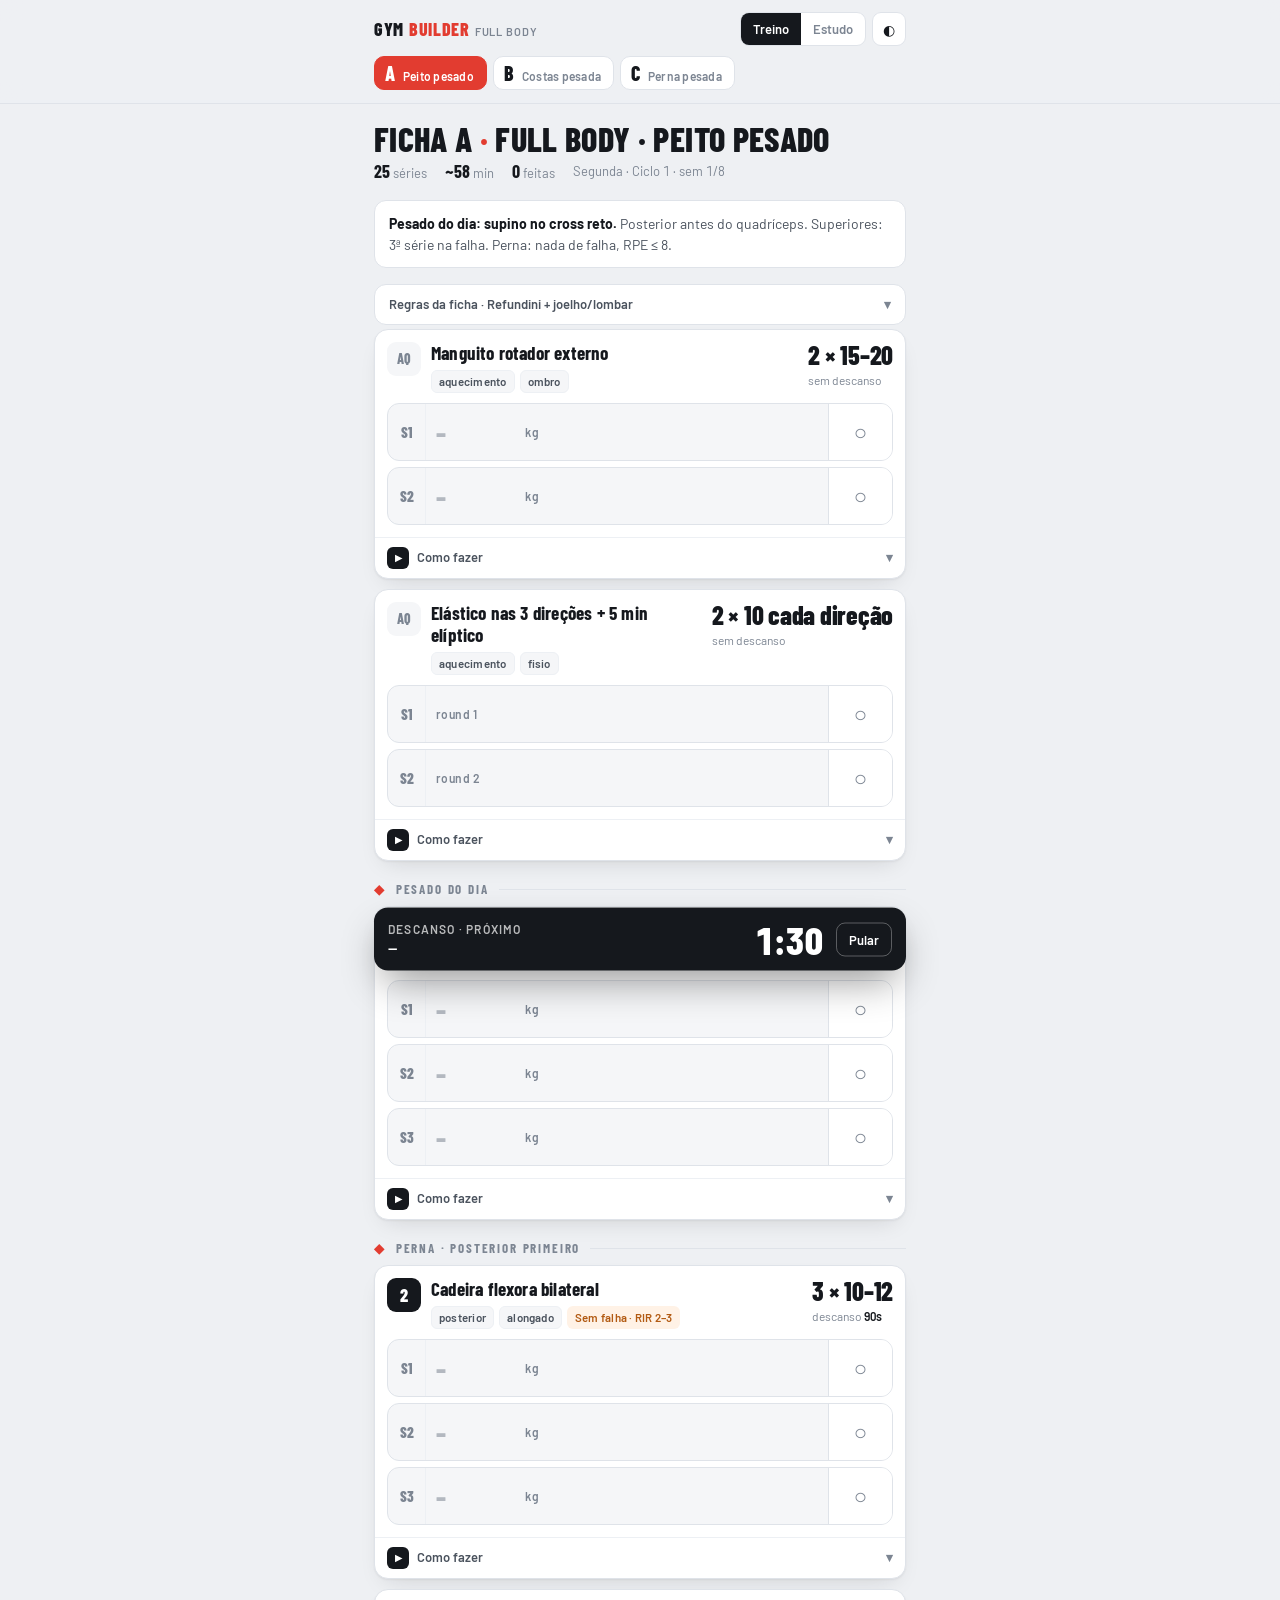
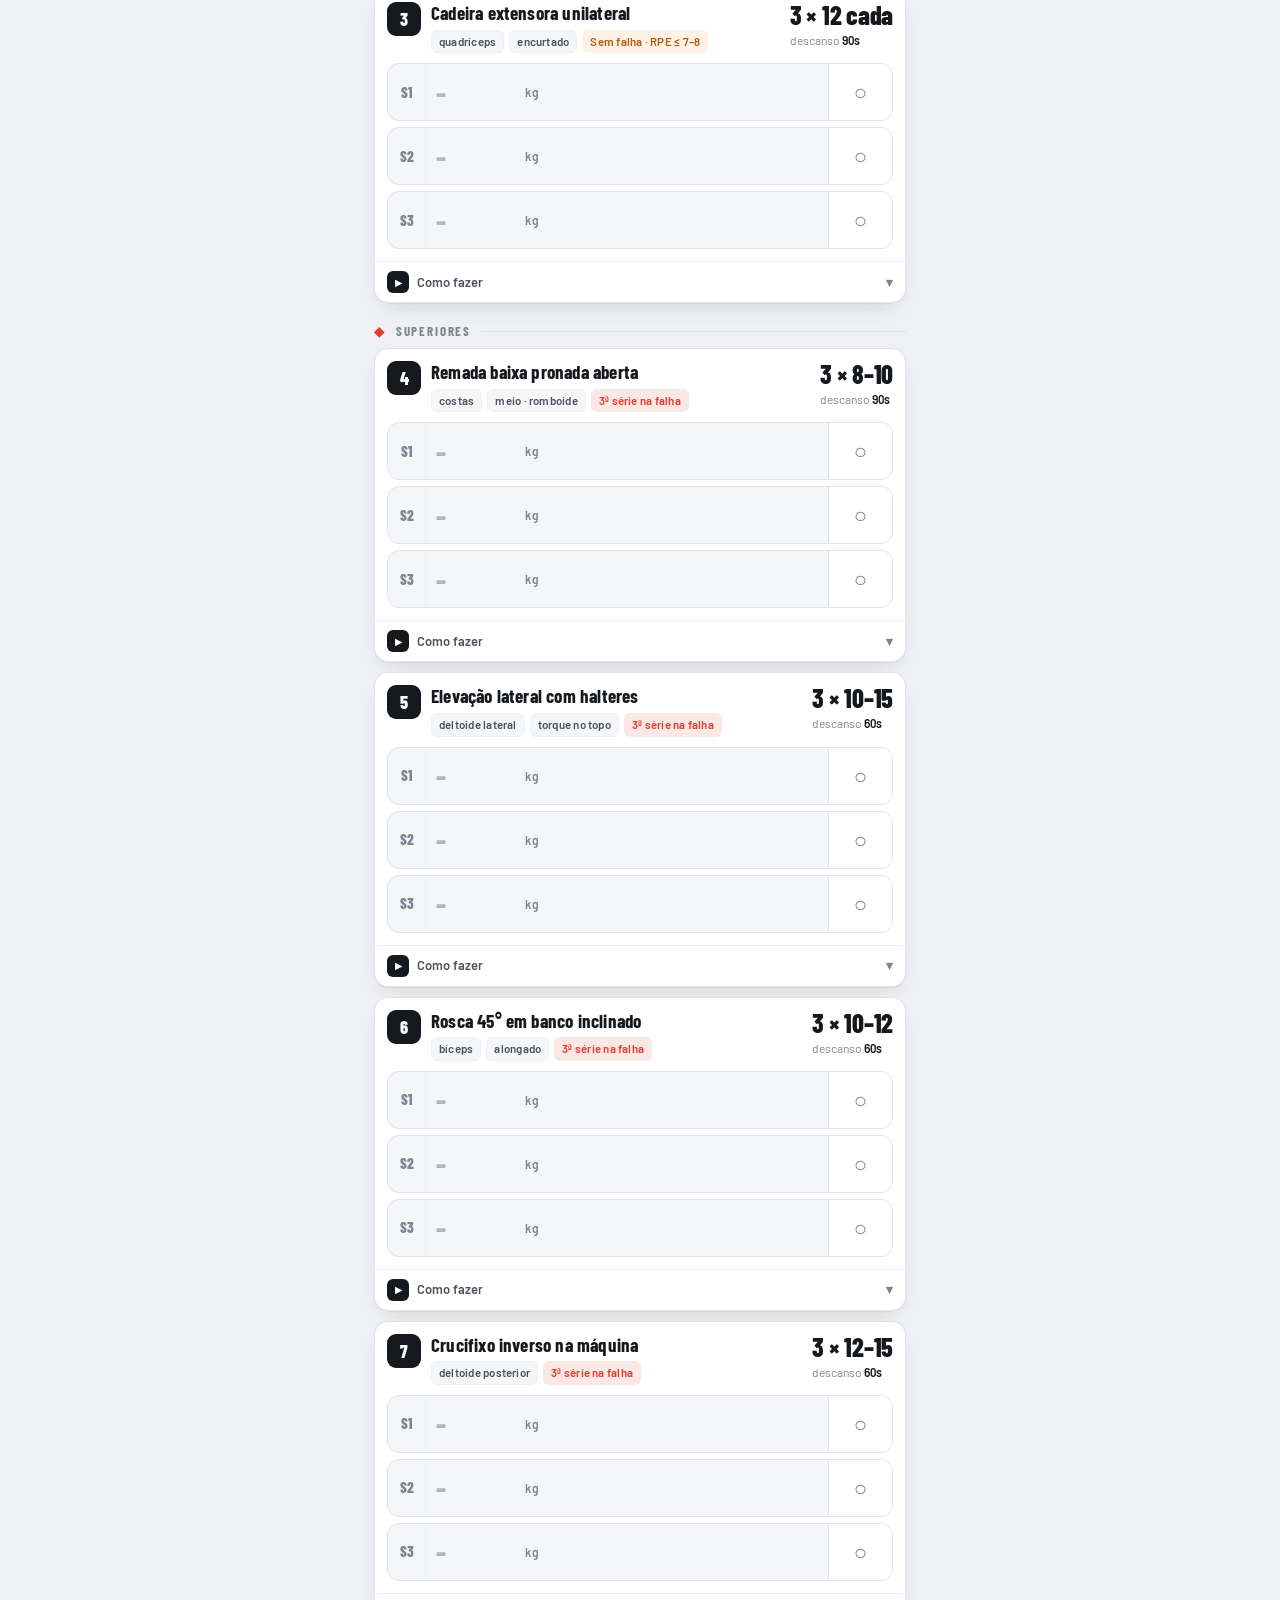
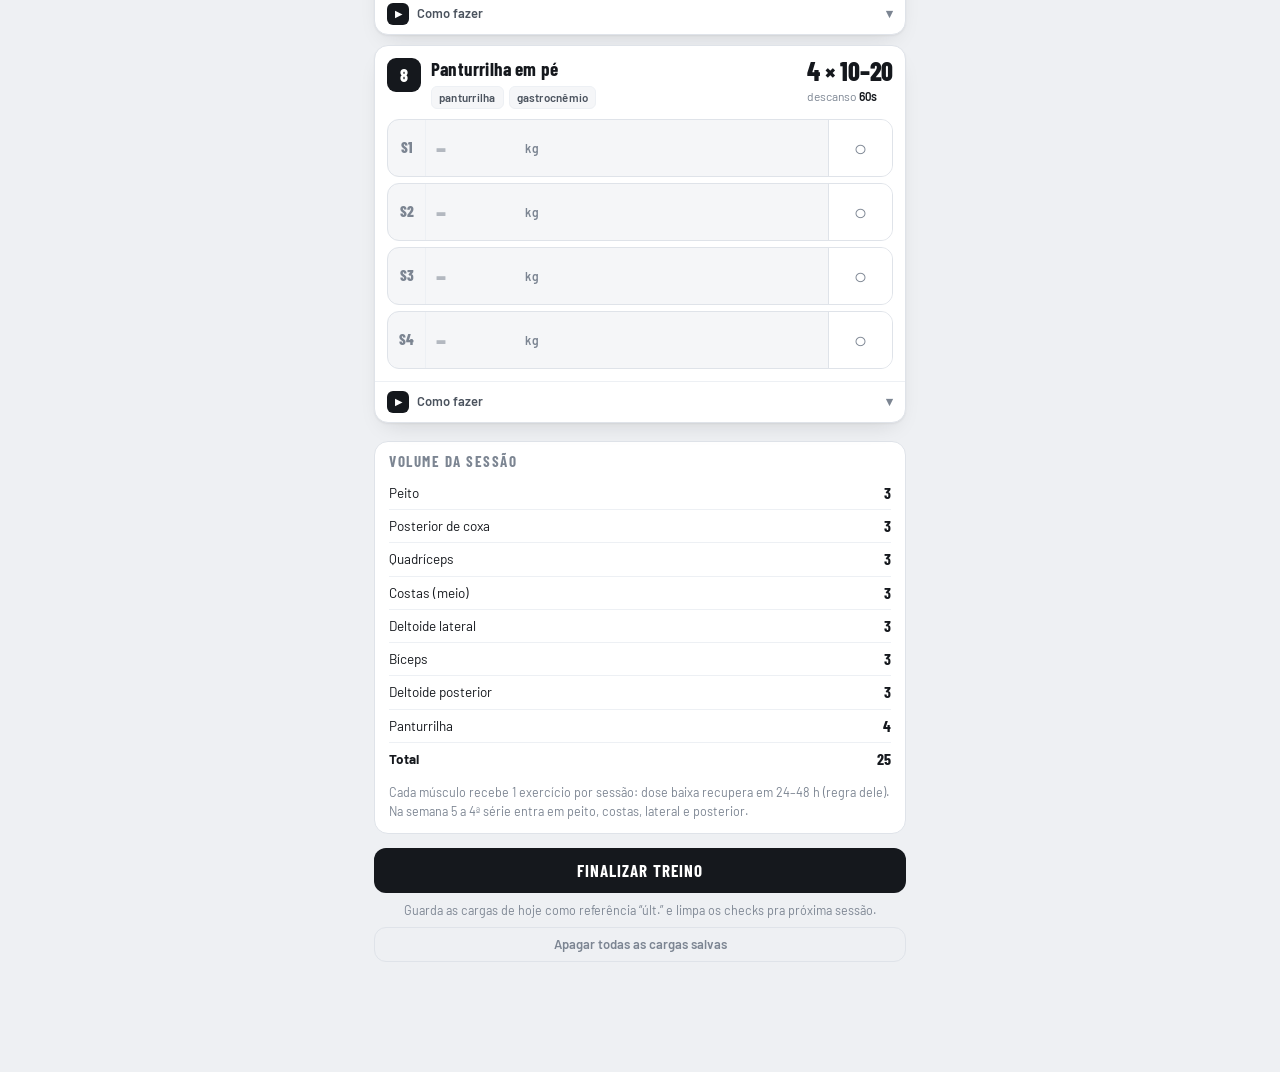
==== fullbody.html @ 319dbb92 "Full Body 3x base Refundini: fullbody.html no formato v2 + docs/refundini (método, ficha, notas) - f" ====
<!DOCTYPE html>
<html lang="pt-BR">
<head>
<meta charset="utf-8">
<meta name="viewport" content="width=device-width, initial-scale=1, viewport-fit=cover">
<meta name="theme-color" content="#E23C30">
<title>Gym Builder — Full Body 3x</title>
<link rel="preconnect" href="https://fonts.googleapis.com">
<link rel="stylesheet" href="https://fonts.googleapis.com/css2?family=Barlow+Condensed:wght@600;700;800&family=Barlow:wght@400;500;600;700&display=swap">
<style>
:root{
  --accent:#E23C30; --accent-soft:#FBE7E4;
  --ok:#1F9D6B; --ok-soft:#DFF3EA;
  --warn:#B25A12; --warn-soft:#FFF2E6;
  --bg:#EEF0F3; --surface:#FFFFFF; --surface-2:#F5F6F8; --line:#DFE3E9; --line-2:#EDF0F4;
  --ink:#15181D; --ink-2:#4B535E; --mute:#7C8592;
  --rail:#15181D; --rail-ink:#fff;
  --shadow:0 1px 2px rgba(21,24,29,.05),0 10px 24px -12px rgba(21,24,29,.18);
  --media:#1B1F26;
  --display:'Barlow Condensed','Arial Narrow',Impact,sans-serif;
  --body:'Barlow','Helvetica Neue',Arial,sans-serif;
}
@media (prefers-color-scheme:dark){
  :root:not([data-theme="light"]){
    --accent:#F0483B; --accent-soft:#3A1C19;
    --ok:#3BC48A; --ok-soft:#173026;
    --warn:#F0AD5E; --warn-soft:#2C2013;
    --bg:#0E1013; --surface:#171A1F; --surface-2:#1E2228; --line:#2A2F37; --line-2:#22262D;
    --ink:#EDEFF3; --ink-2:#B6BCC6; --mute:#7F8794;
    --rail:#EDEFF3; --rail-ink:#0E1013;
    --shadow:0 1px 2px rgba(0,0,0,.4),0 12px 28px -12px rgba(0,0,0,.6);
    --media:#0A0C0F;
  }
}
:root[data-theme="dark"]{
  --accent:#F0483B; --accent-soft:#3A1C19;
  --ok:#3BC48A; --ok-soft:#173026;
  --warn:#F0AD5E; --warn-soft:#2C2013;
  --bg:#0E1013; --surface:#171A1F; --surface-2:#1E2228; --line:#2A2F37; --line-2:#22262D;
  --ink:#EDEFF3; --ink-2:#B6BCC6; --mute:#7F8794;
  --rail:#EDEFF3; --rail-ink:#0E1013;
  --shadow:0 1px 2px rgba(0,0,0,.4),0 12px 28px -12px rgba(0,0,0,.6);
  --media:#0A0C0F;
}
*{box-sizing:border-box;-webkit-tap-highlight-color:transparent}
body{margin:0;background:var(--bg);color:var(--ink);font:15px/1.5 var(--body);-webkit-font-smoothing:antialiased;padding-bottom:110px}
button{font-family:inherit;cursor:pointer}
button:focus-visible,input:focus-visible,[tabindex]:focus-visible{outline:2px solid var(--accent);outline-offset:2px}
.wrap{max-width:560px;margin:0 auto;padding:0 14px}

/* header */
header{position:sticky;top:0;z-index:30;background:color-mix(in srgb,var(--bg) 88%,transparent);backdrop-filter:blur(12px) saturate(1.3);border-bottom:1px solid var(--line)}
.top{display:flex;align-items:center;justify-content:space-between;padding:12px 0 8px}
.brand{font:800 18px/1 var(--display);letter-spacing:.04em;text-transform:uppercase}
.brand em{font-style:normal;color:var(--accent)}
.tools{display:flex;gap:6px}
.iconbtn{width:34px;height:34px;border-radius:9px;border:1px solid var(--line);background:var(--surface);color:var(--ink);display:grid;place-items:center;font-size:14px}
.seg{display:inline-flex;border:1px solid var(--line);border-radius:9px;overflow:hidden;background:var(--surface)}
.seg button{border:0;background:transparent;color:var(--mute);padding:0 12px;height:32px;font-weight:600;font-size:13px}
.seg button[aria-pressed="true"]{background:var(--rail);color:var(--rail-ink)}
.tabs{display:flex;gap:6px;overflow-x:auto;scrollbar-width:none;padding:2px 0 10px}
.tabs::-webkit-scrollbar{display:none}
.tab{flex:0 0 auto;border:1px solid var(--line);background:var(--surface);color:var(--mute);border-radius:10px;padding:6px 12px 6px 10px;display:flex;align-items:baseline;gap:8px}
.tab b{font:800 20px/1 var(--display);color:var(--ink)}
.tab small{font-size:12px;font-weight:600;letter-spacing:.02em}
.tab[aria-selected="true"]{background:var(--accent);border-color:var(--accent);color:#fff}
.tab[aria-selected="true"] b{color:#fff}
.progress{height:3px;background:var(--line-2)}
.progress i{display:block;height:100%;background:var(--ok);width:0;transition:width .3s}

/* ficha head */
.fhead{padding:18px 0 4px;display:grid;gap:6px}
.fhead h1{margin:0;font:800 34px/1 var(--display);text-transform:uppercase;letter-spacing:.01em;text-wrap:balance}
.fhead h1 span{color:var(--accent)}
.stats{display:flex;flex-wrap:wrap;gap:6px 18px;color:var(--mute);font-size:13px;font-variant-numeric:tabular-nums}
.stats b{color:var(--ink);font:700 18px/1 var(--display);margin-right:3px}
.brief{background:var(--surface);border:1px solid var(--line);border-radius:12px;padding:12px 14px;font-size:14px;color:var(--ink-2);margin-top:10px}
.brief strong{color:var(--ink)}
.brief.warn{border-color:var(--warn);background:var(--warn-soft);color:var(--ink)}
.brief.warn strong{color:var(--warn)}

/* blocks */
.block{margin:22px 0 10px;display:flex;align-items:center;gap:10px;font:700 13px/1 var(--display);letter-spacing:.14em;text-transform:uppercase;color:var(--mute)}
.block:after{content:"";flex:1;height:1px;background:var(--line)}
.block b{color:var(--accent)}

/* exercise card */
.ex{background:var(--surface);border:1px solid var(--line);border-radius:14px;box-shadow:var(--shadow);margin-bottom:10px;overflow:hidden;position:relative}
.ex.done{border-color:var(--ok)}
.ex.done .exhead{background:var(--ok-soft)}
.exhead{display:grid;grid-template-columns:34px minmax(0,1fr) auto;gap:10px;align-items:start;padding:12px 12px 10px}
.rail{width:34px;height:34px;border-radius:9px;background:var(--rail);color:var(--rail-ink);display:grid;place-items:center;font:800 18px/1 var(--display)}
.rail.warm{background:var(--surface-2);color:var(--mute);font-size:14px}
.title{min-width:0}
.title h2{margin:0;font:700 19px/1.15 var(--display);letter-spacing:.01em}
.title .sub{display:flex;flex-wrap:wrap;gap:5px;margin-top:6px}
.chip{font-size:11.5px;font-weight:600;letter-spacing:.02em;padding:2px 7px;border-radius:6px;background:var(--surface-2);color:var(--ink-2);border:1px solid var(--line-2)}
.chip.tech{background:var(--accent-soft);color:var(--accent);border-color:transparent}
.chip.care{background:var(--warn-soft);color:var(--warn);border-color:transparent}
.rx{text-align:right;font-variant-numeric:tabular-nums;white-space:nowrap;max-width:40%}
.rx b{display:block;font:800 26px/1 var(--display);letter-spacing:-.01em}
.rx small{display:block;color:var(--mute);font-size:12px;margin-top:3px}
.rx small span{color:var(--ink);font-weight:600}

/* superset rows */
.row{display:grid;grid-template-columns:22px 1fr;gap:8px;align-items:start;padding:10px 12px;border-top:1px solid var(--line-2)}
.row .l{font:800 14px/22px var(--display);color:var(--accent);text-align:center}
.row .n{font-weight:600;font-size:14.5px;line-height:1.3}
.row .n small{display:block;color:var(--mute);font-weight:500;font-size:12.5px;margin-top:1px}

/* set logger */
.sets{display:grid;gap:6px;padding:0 12px 12px}
.row + .sets{padding-top:0}
.set{display:grid;grid-template-columns:38px minmax(0,1fr) 64px;align-items:stretch;border:1px solid var(--line);border-radius:12px;background:var(--surface-2);height:58px;overflow:hidden}
.set .s{display:grid;place-items:center;font:800 15px/1 var(--display);color:var(--mute);border-right:1px solid var(--line-2)}
.set .kg{display:flex;align-items:center;gap:6px;padding:0 6px 0 10px;min-width:0}
.set .kg input{border:0;background:transparent;width:3.2em;flex:0 0 auto;min-width:0;font:800 26px/1 var(--display);color:var(--ink);padding:0;font-variant-numeric:tabular-nums}
.set .kg input::placeholder{color:var(--mute);opacity:.55}
.set .kg .u{font-size:12px;font-weight:600;color:var(--mute);letter-spacing:.04em}
.set .kg .last{margin-left:auto;font-size:11.5px;color:var(--mute);white-space:nowrap;font-variant-numeric:tabular-nums}
.set .chk{border:0;border-left:1px solid var(--line);background:var(--surface);color:var(--mute);font-size:22px;display:grid;place-items:center;cursor:pointer;transition:background .15s,color .15s}
.set .chk:active{transform:scale(.96)}
.set.on{border-color:var(--ok);background:var(--ok-soft)}
.set.on .s{color:var(--ok)}
.set.on .kg input{color:var(--ok)}
.set.on .chk{background:var(--ok);color:#fff;border-left-color:var(--ok)}

/* how-to */
.how{border-top:1px solid var(--line-2)}
.how > summary{list-style:none;display:flex;align-items:center;gap:8px;padding:9px 12px;font-size:13px;font-weight:600;color:var(--ink-2);cursor:pointer;user-select:none}
.how > summary::-webkit-details-marker{display:none}
.how > summary .pl{width:22px;height:22px;border-radius:6px;background:var(--rail);color:var(--rail-ink);display:grid;place-items:center;font-size:9px}
.how > summary .chev{margin-left:auto;color:var(--mute);transition:transform .2s}
.how[open] > summary .chev{transform:rotate(180deg)}
.howbody{padding:0 12px 12px;display:grid;gap:10px}
.media{aspect-ratio:16/9;border-radius:10px;background:var(--media);position:relative;overflow:hidden;display:grid;place-items:center;color:#fff;cursor:pointer}
.media img,.media iframe{position:absolute;inset:0;width:100%;height:100%;object-fit:cover;border:0}
.media img{opacity:.85}
.media .tag{position:absolute;left:10px;top:9px;font:700 11px/1 var(--display);letter-spacing:.1em;text-transform:uppercase;background:rgba(0,0,0,.45);padding:5px 8px;border-radius:5px;backdrop-filter:blur(4px)}
.media .play{width:48px;height:48px;border-radius:50%;background:var(--accent);display:grid;place-items:center;position:relative;box-shadow:0 6px 18px rgba(226,60,48,.45)}
.media .play:after{content:"";border-left:14px solid #fff;border-top:9px solid transparent;border-bottom:9px solid transparent;margin-left:4px}
.media .name{position:absolute;bottom:9px;left:10px;right:10px;font:700 13px/1.2 var(--display);letter-spacing:.02em;text-shadow:0 1px 6px rgba(0,0,0,.8)}
.cues{margin:0;padding:0;list-style:none;display:grid;gap:5px}
.cues li{display:grid;grid-template-columns:18px 1fr;gap:6px;font-size:14px;color:var(--ink-2)}
.cues li:before{content:"→";color:var(--accent);font-weight:700}
.why{font-size:13px;color:var(--mute);border-left:2px solid var(--line);padding-left:10px;margin:0}
.techbox{background:var(--accent-soft);color:var(--ink);border-radius:8px;padding:8px 10px;font-size:13.5px}
.techbox b{color:var(--accent)}
.carebox{background:var(--warn-soft);color:var(--ink);border-radius:8px;padding:8px 10px;font-size:13.5px}
.carebox b{color:var(--warn)}
body.study .how > summary .chev{display:none}

/* summary + finish */
.sum{background:var(--surface);border:1px solid var(--line);border-radius:14px;padding:12px 14px;margin-top:18px}
.sum h3{margin:0 0 8px;font:700 15px/1 var(--display);letter-spacing:.1em;text-transform:uppercase;color:var(--mute)}
.sum table{width:100%;border-collapse:collapse;font-size:13.5px;font-variant-numeric:tabular-nums}
.sum td{padding:6px 0;border-top:1px solid var(--line-2)}
.sum td:last-child{text-align:right;font:700 16px/1 var(--display)}
.sum tr:first-child td{border-top:0}
.sum .note{font-size:12.5px;color:var(--mute);margin:8px 0 0}
.finish{margin:14px 0 0;display:grid;gap:8px}
.finish button{border:0;border-radius:12px;padding:14px;font:700 17px/1 var(--display);letter-spacing:.06em;text-transform:uppercase;background:var(--rail);color:var(--rail-ink)}
.finish p{margin:0;text-align:center;font-size:12.5px;color:var(--mute)}
.finish .clear{background:transparent;border:1px solid var(--line);color:var(--mute);font:600 13px/1 var(--body);text-transform:none;letter-spacing:0;padding:10px}

/* rest timer */
.rest{position:fixed;left:0;right:0;bottom:0;z-index:40;transform:translateY(110%);transition:transform .25s;padding:0 14px}
.rest.show{transform:none}
.rest .in{max-width:532px;margin:0 auto 12px;padding:12px 14px;background:var(--rail);color:var(--rail-ink);border-radius:14px;display:grid;grid-template-columns:minmax(0,1fr) auto auto;align-items:center;gap:12px;box-shadow:0 18px 40px -10px rgba(0,0,0,.45)}
.rest .lbl{font-size:12px;letter-spacing:.1em;text-transform:uppercase;opacity:.7;font-weight:600}
.rest .next{font-weight:600;font-size:14px;white-space:nowrap;overflow:hidden;text-overflow:ellipsis}
.rest .t{font:800 38px/1 var(--display);font-variant-numeric:tabular-nums;letter-spacing:-.01em}
.rest button{border:1px solid color-mix(in srgb,var(--rail-ink) 30%,transparent);background:transparent;color:var(--rail-ink);border-radius:9px;padding:8px 12px;font-weight:600;font-size:13px}
@media (prefers-reduced-motion:reduce){*{transition:none!important}}

/* rules card (full body) */
.rules{background:var(--surface);border:1px solid var(--line);border-radius:12px;margin-top:10px;overflow:hidden}
.rules > summary{list-style:none;display:flex;align-items:center;gap:8px;padding:10px 14px;font-size:13px;font-weight:600;color:var(--ink-2);cursor:pointer;user-select:none}
.rules > summary::-webkit-details-marker{display:none}
.rules > summary .chev{margin-left:auto;color:var(--mute);transition:transform .2s}
.rules[open] > summary .chev{transform:rotate(180deg)}
.rules table{width:100%;border-collapse:collapse;font-size:13px}
.rules td{padding:7px 14px;border-top:1px solid var(--line-2);vertical-align:top;color:var(--ink-2)}
.rules td:first-child{font-weight:700;color:var(--ink);white-space:nowrap;width:1%}
.rules td b{color:var(--ink)}
.rules .foot{padding:10px 14px;font-size:12.5px;color:var(--mute);border-top:1px solid var(--line-2)}
.rules .foot a{color:var(--accent)}
</style>
</head>
<body>
<header>
  <div class="wrap">
    <div class="top">
      <div class="brand">Gym <em>Builder</em> <small style="font:600 11px/1 var(--body);letter-spacing:.08em;color:var(--mute)">FULL BODY</small></div>
      <div class="tools">
        <div class="seg" role="group" aria-label="Modo">
          <button id="mTreino" aria-pressed="true">Treino</button>
          <button id="mEstudo" aria-pressed="false">Estudo</button>
        </div>
        <button class="iconbtn" id="theme" title="Tema">◐</button>
      </div>
    </div>
    <div class="tabs" role="tablist" id="tabs"></div>
  </div>
  <div class="progress"><i id="bar"></i></div>
</header>

<main class="wrap" id="main"></main>

<div class="rest" id="rest">
  <div class="in">
    <div><div class="lbl">Descanso · próximo</div><div class="next" id="restNext">—</div></div>
    <div class="t" id="restT">1:30</div>
    <button id="restSkip">Pular</button>
  </div>
</div>

<script>
/* ---------- dados das fichas ---------- */
/* Full Body 3x/semana · base Laércio Refundini · ver docs/refundini/ */
const YT = {
  manguito:"EcWRUlH63eg", elastico:"A5G5ddF9gCg",
  // vídeos do Refundini (start = segundo em que ele fala do exercício)
  peito:"QAEr4jvDFD4", puxar:"Fj5tD6qgNDo", ombro:"Xq7SgSwiYeI", melhores:"yLTyV6NGrrU", bicepsLargo:"zRBWM0MsViA",
  posterior:"9DK3AyZWllg", agacho:"vPCsDfkMa3o", gluteo:"DfoqpAwabWY",
  extensoraLR:"I_uBK4DDflU", legpressLR:"adPY6cd4h58", panturrilhaLR:"emujvqD_Pq8", lateralCaboLR:"wGsKrK0bhps", marteloCordaLR:"S0FvPUzOceY", francesLR:"zjbKswHOH_I",
  // demos curtas (exercícios que ele não cobre)
  remadaPronada:"pfgEEiouvAs", flexoraPe:"T--10UN1jKs", mesaFlexora:"dMYsB4Eb2BY", pranchaLat:"2NjO5KrlVEM", canivete:"yFKPFCnpFJs"
};

const AQ_MANGUITO = {warm:true, name:"Manguito rotador externo", tags:["aquecimento","ombro"], sets:2, reps:"15–20", rest:0, yt:YT.manguito,
  cues:["Cotovelo a 90° colado ao corpo, halter leve ou elástico","Só acordar o manguito: longe da fadiga","Sem descanso entre lados"],
  why:"Refundini: aquecer o manguito sem fatigar, senão o deltoide anterior rouba o trabalho do peito."};
const AQ_ELASTICO = {warm:true, name:"Elástico nas 3 direções + 5 min elíptico", tags:["aquecimento","fisio"], sets:2, reps:"10 cada direção", rest:0, yt:YT.elastico, u:"round",
  cues:["Antes: 5 min de elíptico com braços","Elástico no tornozelo: lado (glúteo médio) → frente → trás","Depois, no 1º exercício: 30% da carga × 15 e 50% × 10, longe da falha"],
  why:"Elástico é do fisio e mantém o joelho seguro. As séries a 30% e 50% são o aquecimento específico que ele prescreve."};

const RULES = `<details class="rules" id="rules">
  <summary>Regras da ficha · Refundini + joelho/lombar<span class="chev">▾</span></summary>
  <table>
    <tr><td>Superiores</td><td>Séries 1 e 2 param a 1–2 reps da falha. <b>Só a 3ª série vai até a falha</b>, com técnica limpa. Nunca falha em todas.</td></tr>
    <tr><td>Perna</td><td><b>Nenhuma série na falha</b> (RIR 2–3, RPE ≤ 8). Agachamento e leg press só até o paralelo. Desconforto no joelho → encerra a série e reduz.</td></tr>
    <tr><td>Reps</td><td>Faixa é guia, não meta. Pesado 6–10 · isoladores 10–15 · panturrilha 10–20. Fechou o topo nas 3 séries → sobe carga na próxima.</td></tr>
    <tr><td>Descanso</td><td>Pesado 2–3 min · intermediário 1m30 · isolador 1 min. FC ainda alta? Espera mais.</td></tr>
    <tr><td>Cadência</td><td>1:1 controlada, “conduza o peso”. Nunca deixa o peso encaixar: não fecha até relaxar, não desce a lateral até a coxa, não trava o cotovelo.</td></tr>
    <tr><td>Ordem</td><td>Pesado do dia primeiro. Posterior de coxa antes do quadríceps. Isoladores no fim.</td></tr>
    <tr><td>Ciclo</td><td>Sem 1–2: RIR 2 em tudo. Sem 3–4: falha na 3ª (superiores). Sem 5–7: +1 série em peito, costas, lateral e posterior. Sem 8: regenerativa (2 séries, −10% carga).</td></tr>
  </table>
  <div class="foot">Volume semanal inicial: 9 séries em peito, costas, deltoide lateral, quadríceps e posterior · 6 em bíceps e tríceps · 8 panturrilha. Método e fontes: <a href="https://github.com/leoborja/gym-fichas/blob/main/docs/refundini/METODO.md">METODO.md</a> · <a href="https://github.com/leoborja/gym-fichas/blob/main/docs/refundini/FICHA-FULLBODY-3x.md">FICHA-FULLBODY-3x.md</a> · <a href="index.html">fichas A–E</a></div>
</details>`;

const FICHAS = {
  a:{tab:"Peito pesado", title:"Full Body · peito pesado", sub:"Segunda", sets:25, min:58, cycle:"Ciclo 1 · sem 1/8",
    brief:"<strong>Pesado do dia: supino no cross reto.</strong> Posterior antes do quadríceps. Superiores: 3ª série na falha. Perna: nada de falha, RPE ≤ 8.",
    items:[
      AQ_MANGUITO, AQ_ELASTICO,
      {block:"Pesado do dia"},
      {n:1, name:"Supino sentado no cross · reto", tags:["peito","médio"], tech:"3ª série na falha", sets:3, reps:"6–10", rest:150, yt:YT.peito, start:108,
       cues:["Escápulas fechadas, coluna apoiada no banco","Cabos na altura do peito, empurrar à frente sem travar o cotovelo","Descer até o ombro “avisar”, nunca além","Séries 1–2 a 1–2 reps da falha; a 3ª até a falha"],
       why:"Refundini abre o treino de peito com press pesado em máquina (6–10 reps) por segurança e carga. Aqui o cross sentado faz esse papel: resistência constante e lombar protegida, o que barra e máquina não te dão."},
      {block:"Perna · posterior primeiro"},
      {n:2, name:"Cadeira flexora bilateral", tags:["posterior","alongado"], care:"Sem falha · RIR 2–3", sets:3, reps:"10–12", rest:90, yt:YT.posterior, start:115,
       cues:["Ponta do pé puxada pra cima","Alongar bem no topo, controlar a volta em 1:1","Parar a 2–3 reps da falha"],
       why:"Pra ele a cadeira flexora ganha da mesa flexora em hipertrofia porque trabalha o posterior alongado. Posterior vem antes do quadríceps e com o mesmo volume."},
      {n:3, name:"Cadeira extensora unilateral", tags:["quadríceps","encurtado"], care:"Sem falha · RPE ≤ 7–8", sets:3, reps:"12 cada", rest:90, yt:YT.extensoraLR,
       cues:["Subir 2s, segurar 1s no topo, descer 2s","Não travar o joelho na extensão","Uma perna por vez: corrige assimetria e controla a carga"],
       why:"Do fisio. Refundini não condena a extensora; entra como o exercício de quadríceps em posição encurtada da semana."},
      {block:"Superiores"},
      {n:4, name:"Remada baixa pronada aberta", tags:["costas","meio · romboide"], tech:"3ª série na falha", sets:3, reps:"8–10", rest:90, yt:YT.remadaPronada,
       cues:["Pegada pronada e aberta na polia baixa","Peito pra fora, cotovelo pra trás, apertar a escápula 1s","Sem usar a lombar. Se houver remada máquina com apoio de peito, pode trocar"],
       why:"É o exercício de “profundidade” das costas que ele coloca no treino de puxar: meio das costas, senão fica largo sem espessura."},
      {n:5, name:"Elevação lateral com halteres", tags:["deltoide lateral","torque no topo"], tech:"3ª série na falha", sets:3, reps:"10–15", rest:60, yt:YT.ombro, start:127,
       cues:["Subir até a linha do ombro, sem balançar o corpo","Não descer até a coxa: mantém tensão embaixo","Mindinho levemente pra cima"],
       why:"Lateral é a prioridade nº 1 de ombro pra ele, porque não trabalha em peito nem em costas. Halter cobre o torque no topo."},
      {n:6, name:"Rosca 45° em banco inclinado", tags:["bíceps","alongado"], tech:"3ª série na falha", sets:3, reps:"10–12", rest:60, yt:YT.melhores, start:236,
       cues:["Banco a 45°, braço bem pra trás pra alongar","Cotovelo parado, não vem à frente","Se o ombro reclamar, sobe um pouco o banco"],
       why:"A rosca que ele mais elogia: “melhor segundo a ciência”, pelo alongamento. Único estudo que ele cita nesse lote: 45° > Scott."},
      {n:7, name:"Crucifixo inverso na máquina", tags:["deltoide posterior"], tech:"3ª série na falha", sets:3, reps:"12–15", rest:60, yt:YT.ombro, start:71,
       cues:["Apoiar só o abdômen, não o peito","Não arquear as costas, senão o dorsal entra","Abrir até a linha do ombro, controlar a volta"],
       why:"Ele fecha o dia de ombro e o de costas com posterior em máquina: alavanca constante, isola sem o dorsal roubar."},
      {n:8, name:"Panturrilha em pé", tags:["panturrilha","gastrocnêmio"], sets:4, reps:"10–20", rest:60, yt:YT.panturrilhaLR,
       cues:["Alongar bem embaixo, 1s de contração no topo","Controlada, sem quicar","Unilateral quando ficar fácil"],
       why:"Refundini: 4 séries de 10–20 controladas, não precisa de reps altíssimas. Sem máquina sentada aqui, então só gastrocnêmio."}
    ],
    volume:[["Peito",3],["Posterior de coxa",3],["Quadríceps",3],["Costas (meio)",3],["Deltoide lateral",3],["Bíceps",3],["Deltoide posterior",3],["Panturrilha",4],["Total",25]],
    note:"Cada músculo recebe 1 exercício por sessão: dose baixa recupera em 24–48 h (regra dele). Na semana 5 a 4ª série entra em peito, costas, lateral e posterior."},

  b:{tab:"Costas pesada", title:"Full Body · costas pesada", sub:"Quarta", sets:25, min:58, cycle:"Ciclo 1 · sem 1/8",
    brief:"<strong>Pesado do dia: puxada alta.</strong> Agachamento só até o paralelo, RPE ≤ 7. Peito hoje é pico de contração no crucifixo máquina.",
    items:[
      AQ_MANGUITO, AQ_ELASTICO,
      {block:"Pesado do dia"},
      {n:1, name:"Puxada alta pronada", tags:["costas","médio · pesado"], tech:"3ª série na falha", sets:3, reps:"6–10", rest:150, yt:YT.puxar,
       cues:["Cotovelos pra baixo, subir o peito no fim da puxada","Controlar a subida, não soltar","Pegada um pouco mais aberta que o ombro"],
       why:"Ele abre o treino de puxar com puxada alta pesada em 6–10 reps: tensão mecânica no dorsal em comprimento médio."},
      {block:"Perna · quadríceps pesado hoje"},
      {n:2, name:"Agachamento até o paralelo", tags:["quadríceps","glúteo","médio"], care:"Sem falha · RPE ≤ 7 · paralelo", sets:3, reps:"8–12", rest:120, yt:YT.agacho, start:15,
       cues:["Pés na posição natural do salto, joelho apontando pro pé","Barra leve ou goblet com halter; peso na sola inteira","Descer 2s até o paralelo, subir quadril e tronco juntos","Desconforto no joelho → mudar a posição dos pés antes de pôr carga"],
       why:"O único exercício de quadríceps que Refundini detalha. A técnica é dele; o limite no paralelo e o RPE ≤ 7 são do seu joelho."},
      {n:3, name:"Flexora em pé unilateral", tags:["posterior","médio"], care:"Sem falha · RIR 2–3", sets:3, reps:"10–12 cada", rest:90, yt:YT.posterior, start:560,
       cues:["Quadril encaixado, tronco parado","Subir 1s, descer 2s controlando","Se a academia não tiver: cadeira flexora unilateral"],
       why:"Segundo exercício de posterior da semana, em comprimento médio. Ele: posterior é “delicado”, técnica antes de carga."},
      {block:"Superiores"},
      {n:4, name:"Crucifixo na máquina (peck deck)", tags:["peito","encurtado · pico"], tech:"3ª série na falha", sets:3, reps:"10–12", rest:90, yt:YT.peito, start:83,
       cues:["Apertar mão contra mão no fim, 1s","Não relaxar no topo: o peso nunca “encaixa”","Abrir só até onde o ombro permitir"],
       why:"“O melhor exercício de peito” pra ele: alavanca constante, alonga e encurta muito, impossível perder tensão."},
      {n:5, name:"Elevação lateral no cabo baixo · diagonal", tags:["deltoide lateral","torque no início"], tech:"3ª série na falha", sets:3, reps:"12–15", rest:60, yt:YT.lateralCaboLR,
       cues:["Cabo passando por trás do corpo, subir em diagonal","Tensão desde o início do movimento","Não descer até relaxar"],
       why:"Segunda faixa de torque do lateral (início do movimento), que o halter não cobre. Ele monta lateral em 3 exercícios por isso."},
      {n:6, name:"Tríceps francês unilateral", tags:["tríceps","alongado · cabeça longa"], tech:"3ª série na falha", sets:3, reps:"10–12 cada", rest:60, yt:YT.francesLR,
       cues:["Halter ou polia acima da cabeça","Cotovelo apontando pra frente, descer bem atrás da cabeça","Estender sem travar"],
       why:"“Top dos tops” pra ele: o que mais gera hipertrofia no tríceps, pelo alongamento da cabeça longa."},
      {n:7, name:"Panturrilha em pé", tags:["panturrilha","gastrocnêmio"], sets:4, reps:"10–20", rest:60, yt:YT.panturrilhaLR,
       cues:["Alongar bem embaixo, 1s de contração no topo","Controlada, sem quicar"],
       why:"Igual à Ficha A. 8 séries por semana."},
      {n:8, name:"Core · Canivete ou prancha lateral", tags:["core"], sets:3, reps:"15 ou 45s", rest:45, yt:YT.pranchaLat, u:"corpo",
       cues:["Canivete: pernas e tronco sobem juntos, sem impulso","Prancha lateral: quadril alto, corpo em linha, alternar os lados"],
       why:"Não vem do Refundini (ele quase não fala de abdômen). Mantido da sua ficha atual, opcional."}
    ],
    volume:[["Costas",3],["Quadríceps",3],["Posterior de coxa",3],["Peito",3],["Deltoide lateral",3],["Tríceps",3],["Panturrilha",4],["Core",3],["Total",25]],
    note:"Quadríceps vem antes do posterior só hoje, porque é o exercício pesado de perna da semana. Perna não sobe de volume enquanto o joelho estiver em retomada."},

  c:{tab:"Perna pesada", title:"Full Body · perna pesada", sub:"Sexta", sets:27, min:60, cycle:"Ciclo 1 · sem 1/8",
    brief:"<strong>Pesado do dia: perna.</strong> Glúteo e posterior antes do leg press. Peito superior a 30°, remada “do Lalá”, lateral na máquina fecha 9 séries na semana.",
    items:[
      AQ_MANGUITO, AQ_ELASTICO,
      {block:"Pesado do dia · perna"},
      {n:1, name:"Elevação pélvica na máquina (hip thrust)", tags:["glúteo","encurtado"], care:"Sem falha · RIR 2", sets:3, reps:"8–12", rest:120, yt:YT.gluteo, start:39,
       cues:["Empurrar com o calcanhar, contrair o glúteo 2s no topo","Queixo recolhido, costela pra baixo","Não hiperestender a lombar no topo"],
       why:"Um dos 2 exercícios de glúteo que ele endossa (o outro, step-down, carrega o joelho: fica pro ciclo 2 com OK do fisio). Glúteo sem força de extensão final vira dor lombar."},
      {n:2, name:"Mesa flexora", tags:["posterior","encurtado"], care:"Sem falha · RIR 2–3", sets:3, reps:"10–12", rest:90, yt:YT.mesaFlexora,
       cues:["Quadril colado no banco, não levantar","Subir 1s, descer 2s","Se não houver mesa: cadeira flexora bilateral com carga diferente da A"],
       why:"Fecha os 3 comprimentos do posterior na semana (alongado A, médio B, encurtado C). Volume igual ao de quadríceps, regra dele."},
      {n:3, name:"Leg press até o paralelo", tags:["quadríceps","alongado controlado"], care:"Sem falha · RPE ≤ 7 · joelho 90°", sets:3, reps:"10–12", rest:120, yt:YT.legpressLR,
       cues:["Pés na largura do agachamento, apoiados por inteiro","Descer só até o joelho a 90°","Não travar o joelho no topo","Se não houver: extensora bilateral"],
       why:"Terceiro estímulo de quadríceps, com mais alongamento que a extensora e mais estabilidade que o agachamento. Amplitude limitada pelo joelho, não pela regra dele."},
      {block:"Superiores"},
      {n:4, name:"Supino sentado no cross · inclinado 30°", tags:["peito superior","médio"], tech:"3ª série na falha", sets:3, reps:"8–10", rest:120, yt:YT.peito, start:381,
       cues:["Banco a 30°, não 45°","Empurrar pra frente e pra cima, sem travar o cotovelo","Coluna apoiada, escápulas fechadas"],
       why:"Único exercício de peitoral superior que ele prescreve: “30° > 45°”. Aqui no cross pela lombar e pelos 20 kg de halter."},
      {n:5, name:"Remada unilateral na polia baixa · “do Lalá”", tags:["costas","dorsal · encurtado"], tech:"3ª série na falha", sets:3, reps:"10–12 cada", rest:90, yt:YT.puxar, start:121,
       cues:["Puxar a mão em direção ao quadril, não ao peito","Cotovelo perto do corpo, tronco parado","Alongar bem no início, sem girar o tronco"],
       why:"A remada que ele chama de “do Lalá”: a mão indo ao quadril encurta a dorsal e tira bíceps e trapézio da jogada."},
      {n:6, name:"Elevação lateral na máquina", tags:["deltoide lateral","torque constante"], tech:"3ª série na falha", sets:3, reps:"12–15", rest:60, yt:YT.ombro, start:84,
       cues:["Cotovelo na almofada, subir até a linha do ombro","Não deixar o braço cair até relaxar","Postura encaixada"],
       why:"“A melhor de todas” pra ele: vetor circular, torque constante. Fecha 9 séries de lateral na semana em 3 faixas."},
      {n:7, name:"Desenvolvimento na máquina", tags:["deltoide anterior"], tech:"3ª série na falha", sets:3, reps:"8–10", rest:90, yt:YT.peito, start:416,
       cues:["Descer até o queixo, subir sem travar","Costas apoiadas, sem arquear"],
       why:"Único trabalho direto de anterior da semana. Ele: anterior já trabalha em peito, então pouco volume dedicado, e o desenvolvimento entra no fim."},
      {n:8, name:"Superset · Tríceps corda + Rosca martelo corda", tags:["tríceps","braquiorradial"], tech:"3ª série na falha", sets:3, reps:"12–15 + 10–12", rest:60,
       parts:[
         {l:"A", name:"Tríceps corda na polia alta", sub:"Encurtado · abrir as mãos embaixo", yt:YT.melhores, start:348},
         {l:"B", name:"Rosca martelo com corda na polia baixa", sub:"Braquiorradial · mão “pra fora” no fim", yt:YT.marteloCordaLR}
       ],
       cues:["Corda no lugar da barra nos dois (troca explícita dele)","Tríceps: cotovelo parado, abrir as mãos no fim","Martelo: cotovelo colado, girar a mão pra fora no topo"],
       why:"Corda em vez de barra no pulley é troca dele. Martelo com corda ataca o braquiorradial, o “bíceps largo”."}
    ],
    volume:[["Glúteo",3],["Posterior de coxa",3],["Quadríceps",3],["Peito superior",3],["Costas (dorsal)",3],["Deltoide lateral",3],["Deltoide anterior",3],["Tríceps + bíceps",6],["Total",27]],
    note:"Semana fecha com 9 séries em peito, costas, lateral, quadríceps e posterior. Ciclo 2: trocar variantes (“o melhor treino é o que você ainda não fez”)."}
};

/* ---------- storage ---------- */
const store = k => { try { return localStorage.getItem('fb_'+k); } catch(e){ return null; } };
const save = (k,v) => { try { localStorage.setItem('fb_'+k, v); } catch(e){} };
const drop = k => { try { localStorage.removeItem('fb_'+k); } catch(e){} };
const UNITS = {kg:"kg", reps:"reps", seg:"seg", corpo:"corpo", round:"round"};

/* ---------- render ---------- */
let current = 'a';
const main = document.getElementById('main'), tabsEl = document.getElementById('tabs');

function setBox(key, i, unit){
  const on = store(key+'|done'+i)==='1';
  const val = store(key+'|kg'+i) ?? '';
  const last = store(key+'|prev'+i);
  const u = UNITS[unit||'kg'];
  const noInput = unit==='corpo' || unit==='round';
  return `<div class="set ${on?'on':''}" data-key="${key}" data-i="${i}">
    <div class="s">S${i+1}</div>
    <div class="kg">${noInput ? `<span class="u">${unit==='corpo'?'peso do corpo':'round '+(i+1)}</span>` :
      `<input inputmode="decimal" placeholder="${last??'–'}" value="${val}" aria-label="Carga série ${i+1}"><span class="u">${u}</span>${last?`<span class="last">últ. ${last}</span>`:''}`}</div>
    <button class="chk" type="button" aria-pressed="${on}" aria-label="Série ${i+1} feita">${on?'✓':'○'}</button></div>`;
}
function media(yt, name, start){
  const st = start ? `${Math.floor(start/60)}:${String(start%60).padStart(2,'0')}` : '';
  return `<div class="media" data-yt="${yt}" data-start="${start||0}" role="button" tabindex="0" aria-label="Ver vídeo: ${name}">
    <img src="https://i.ytimg.com/vi/${yt}/hqdefault.jpg" alt="" loading="lazy" onerror="this.remove()">
    <span class="tag">Vídeo${st?' · '+st:''}</span><span class="play"></span><span class="name">${name}</span></div>`;
}
function howBlock(ex){
  const vids = ex.parts ? ex.parts.map(p=>media(p.yt,p.name,p.start)).join('') : media(ex.yt,ex.name,ex.start);
  return `<details class="how" ${document.body.classList.contains('study')?'open':''}><summary><span class="pl">▶</span>Como fazer<span class="chev">▾</span></summary>
    <div class="howbody">${vids}
      <ul class="cues">${ex.cues.map(c=>`<li>${c}</li>`).join('')}</ul>
      ${ex.tech?`<div class="techbox"><b>Intensidade:</b> ${ex.tech}</div>`:''}
      ${ex.care?`<div class="carebox"><b>Joelho:</b> ${ex.care}</div>`:''}
      <p class="why">${ex.why}</p>
    </div></details>`;
}
function renderTabs(){
  tabsEl.innerHTML = Object.entries(FICHAS).map(([id,f])=>
    `<button class="tab" role="tab" data-f="${id}" aria-selected="${id===current}"><b>${id.toUpperCase()}</b><small>${f.tab}</small></button>`).join('');
  tabsEl.querySelectorAll('.tab').forEach(t=>t.onclick=()=>{ current=t.dataset.f; save('active',current); render(); window.scrollTo({top:0}); });
}
function render(){
  const f = FICHAS[current];
  renderTabs();
  const items = f.items.map((ex,idx)=>{
    if(ex.block) return `<div class="block"><b>◆</b> ${ex.block}</div>`;
    const key = current+'|'+idx;
    const head = `<div class="exhead">
      <div class="rail ${ex.warm?'warm':''}">${ex.warm?'AQ':ex.n}</div>
      <div class="title"><h2>${ex.name}</h2><div class="sub">${ex.tags.map(t=>`<span class="chip">${t}</span>`).join('')}${ex.tech?`<span class="chip tech">${ex.tech}</span>`:''}${ex.care?`<span class="chip care">${ex.care}</span>`:''}</div></div>
      <div class="rx"><b>${ex.sets} × ${ex.reps}</b><small>${ex.rest?`descanso <span>${ex.rest}s</span>`:'sem descanso'}</small></div>
    </div>`;
    const body = ex.parts
      ? ex.parts.map((p,pi)=>`<div class="row"><div class="l">${p.l}</div><div class="n">${p.name}<small>${p.sub}</small></div></div>
          <div class="sets">${Array.from({length:ex.sets},(_,i)=>setBox(key+'|'+pi,i,p.u)).join('')}</div>`).join('')
      : `<div class="sets">${Array.from({length:ex.sets},(_,i)=>setBox(key,i,ex.u)).join('')}</div>`;
    return `<article class="ex" data-rest="${ex.rest}" data-next="${ex.name}">${head}${body}${howBlock(ex)}</article>`;
  }).join('');
  main.innerHTML = `
    <div class="fhead">
      <h1>Ficha ${current.toUpperCase()} <span>·</span> ${f.title}</h1>
      <div class="stats"><span><b>${f.sets}</b>séries</span><span><b>~${f.min}</b>min</span><span><b id="doneN">0</b>feitas</span><span>${f.sub} · ${f.cycle}</span></div>
      <div class="brief ${f.warn?'warn':''}">${f.brief}</div>
      ${RULES}
    </div>
    ${items}
    <div class="sum"><h3>Volume da sessão</h3><table>${f.volume.map(([g,n])=>`<tr><td>${g==='Total'?'<strong>Total</strong>':g}</td><td>${n}</td></tr>`).join('')}</table><p class="note">${f.note}</p></div>
    <div class="finish">
      <button id="finish">Finalizar treino</button>
      <p>Guarda as cargas de hoje como referência “últ.” e limpa os checks pra próxima sessão.</p>
      <button class="clear" id="clearAll">Apagar todas as cargas salvas</button>
    </div>`;
  bind(); progress();
}
function bind(){
  document.querySelectorAll('.set').forEach(s=>{
    const inp = s.querySelector('input'), chk = s.querySelector('.chk');
    const k = s.dataset.key+'|', i = s.dataset.i;
    if(inp) inp.addEventListener('input',()=>save(k+'kg'+i, inp.value));
    chk.addEventListener('click',()=>toggle(s));
  });
  document.querySelectorAll('.media[data-yt]').forEach(m=>{
    const play=()=>{ const st=+m.dataset.start||0; m.innerHTML=`<iframe src="https://www.youtube-nocookie.com/embed/${m.dataset.yt}?autoplay=1&rel=0&playsinline=1&modestbranding=1${st?'&start='+st:''}" allow="autoplay; encrypted-media; picture-in-picture" allowfullscreen></iframe>`; m.removeAttribute('data-yt'); };
    m.addEventListener('click',play);
    m.addEventListener('keydown',e=>{ if(e.key==='Enter'||e.key===' '){ e.preventDefault(); play(); } });
  });
  document.querySelectorAll('.ex').forEach(card=>{
    const all=[...card.querySelectorAll('.set')];
    card.classList.toggle('done', all.length>0 && all.every(x=>x.classList.contains('on')));
  });
  document.getElementById('finish').onclick=finish;
  document.getElementById('clearAll').onclick=clearAll;
}
function toggle(s){
  const on = !s.classList.contains('on');
  s.classList.toggle('on', on);
  const b=s.querySelector('.chk'); b.textContent=on?'✓':'○'; b.setAttribute('aria-pressed',on);
  save(s.dataset.key+'|done'+s.dataset.i, on?'1':'0');
  const card = s.closest('.ex');
  const all = [...card.querySelectorAll('.set')];
  card.classList.toggle('done', all.every(x=>x.classList.contains('on')));
  progress();
  if(on && +card.dataset.rest>0) startRest(+card.dataset.rest, card);
}
function progress(){
  const all=[...document.querySelectorAll('.set')], done=all.filter(x=>x.classList.contains('on')).length;
  document.getElementById('bar').style.width=(all.length?done/all.length*100:0)+'%';
  const n=document.getElementById('doneN'); if(n) n.textContent=done;
}
function finish(){
  if(!confirm('Finalizar a Ficha '+current.toUpperCase()+'? As cargas de hoje viram a referência da próxima sessão.')) return;
  document.querySelectorAll('.set').forEach(s=>{
    const k=s.dataset.key+'|', i=s.dataset.i;
    const v=store(k+'kg'+i);
    if(v) save(k+'prev'+i, v);
    drop(k+'kg'+i); drop(k+'done'+i);
  });
  clearInterval(tick); rest.classList.remove('show');
  render(); window.scrollTo({top:0});
}
function clearAll(){
  if(!confirm('Apagar TODAS as cargas e referências salvas, de todas as fichas?')) return;
  try { Object.keys(localStorage).filter(k=>k.startsWith('fb_')&&!['fb_active','fb_theme','fb_mode'].includes(k)).forEach(k=>localStorage.removeItem(k)); } catch(e){}
  render();
}

/* ---------- rest timer ---------- */
let tick=null;
const rest=document.getElementById('rest'), restT=document.getElementById('restT'), restNext=document.getElementById('restNext');
const fmt = s => Math.floor(s/60)+':'+String(s%60).padStart(2,'0');
function startRest(sec, card){
  clearInterval(tick);
  let left=sec;
  const nxt = card.querySelector('.set:not(.on)') ? card.dataset.next : (card.nextElementSibling?.dataset.next ?? 'Fim da ficha');
  restNext.textContent = nxt;
  restT.textContent=fmt(left); rest.classList.add('show');
  tick=setInterval(()=>{ left--; restT.textContent=fmt(left); if(left<=0){ clearInterval(tick); rest.classList.remove('show'); if(navigator.vibrate) navigator.vibrate([120,60,120]); } },1000);
}
document.getElementById('restSkip').onclick=()=>{ clearInterval(tick); rest.classList.remove('show'); };

/* ---------- modes + theme ---------- */
const mT=document.getElementById('mTreino'), mE=document.getElementById('mEstudo');
function mode(study){
  document.body.classList.toggle('study',study);
  mT.setAttribute('aria-pressed',!study); mE.setAttribute('aria-pressed',study);
  document.querySelectorAll('.how').forEach(d=>d.open=study);
  const ru=document.getElementById('rules'); if(ru) ru.open=study;
  save('mode', study?'study':'train');
}
mT.onclick=()=>mode(false); mE.onclick=()=>mode(true);
document.getElementById('theme').onclick=()=>{
  const r=document.documentElement, cur=r.getAttribute('data-theme');
  const dark = cur ? cur==='dark' : matchMedia('(prefers-color-scheme:dark)').matches;
  const next = dark?'light':'dark'; r.setAttribute('data-theme', next); save('theme', next);
};
const savedTheme = store('theme'); if(savedTheme) document.documentElement.setAttribute('data-theme', savedTheme);
current = FICHAS[store('active')] ? store('active') : 'a';
render();
if(store('mode')==='study') mode(true);
</script>
</body>
</html>
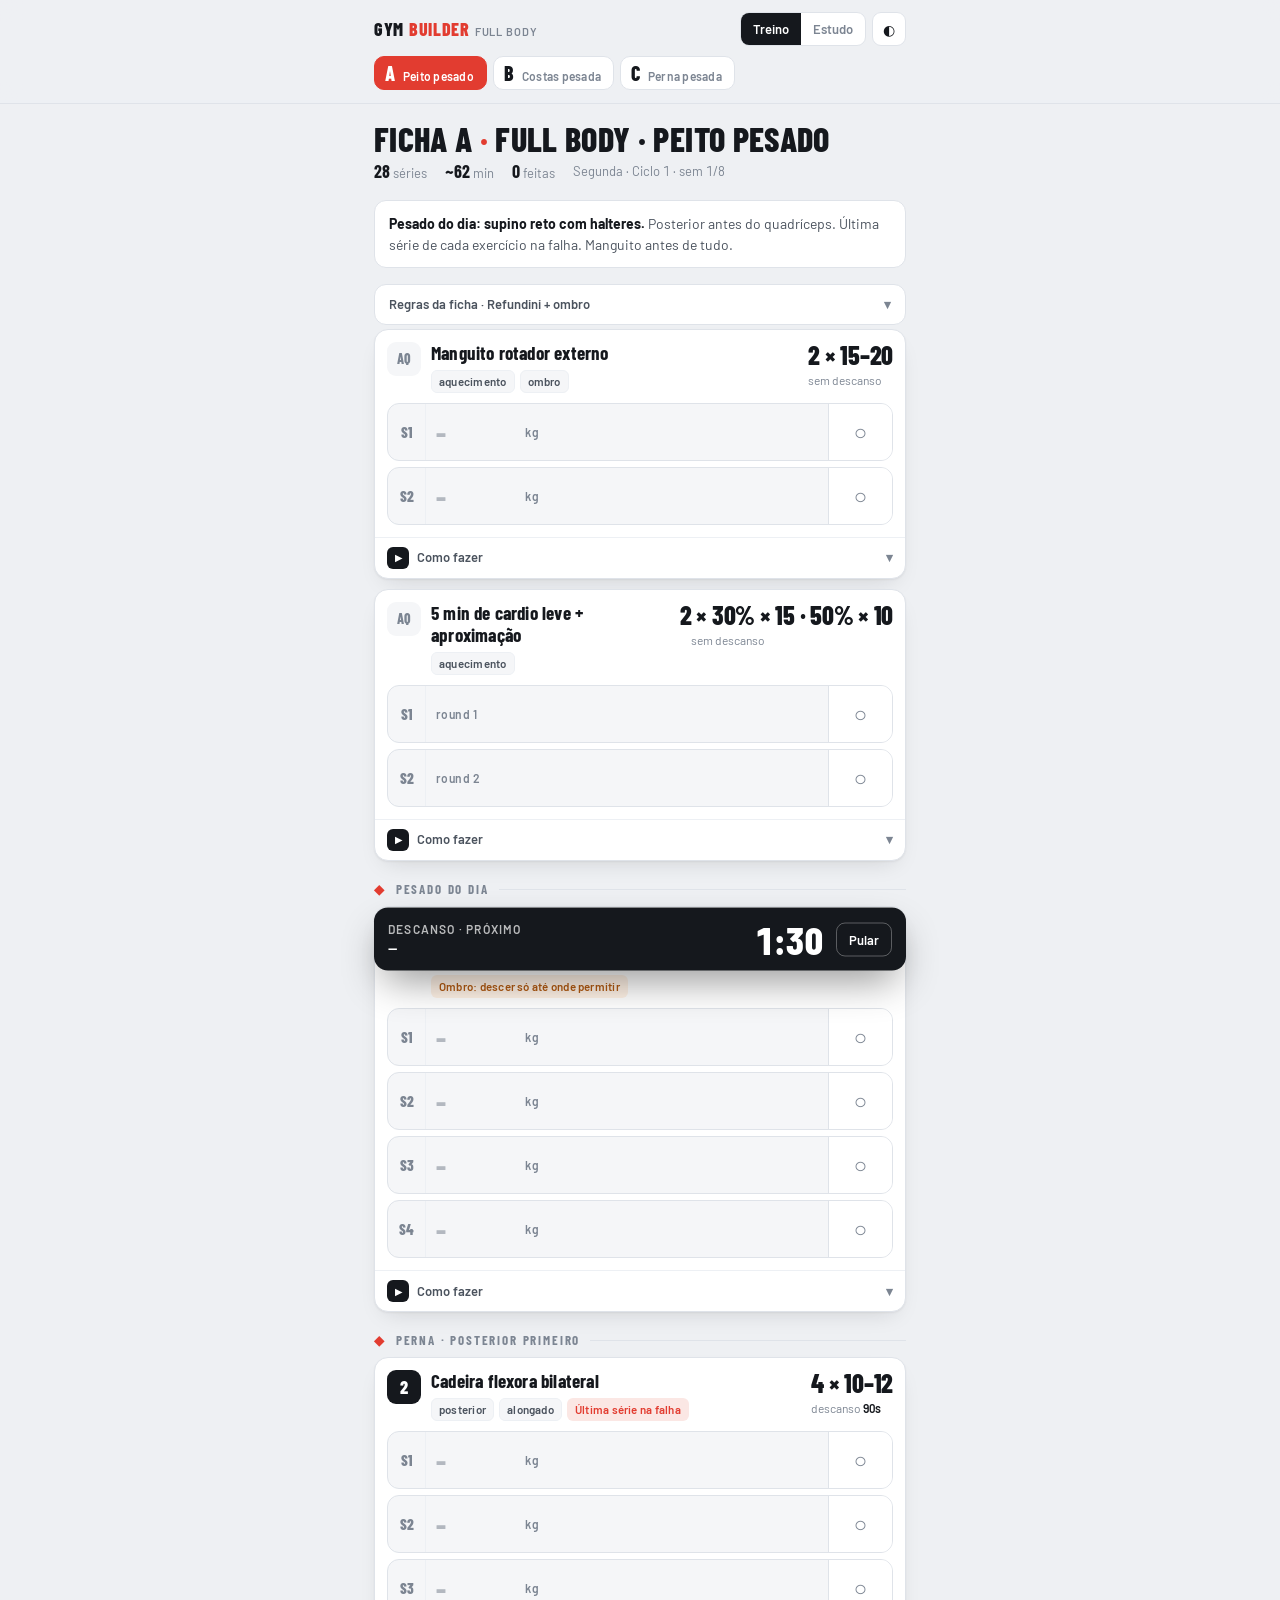
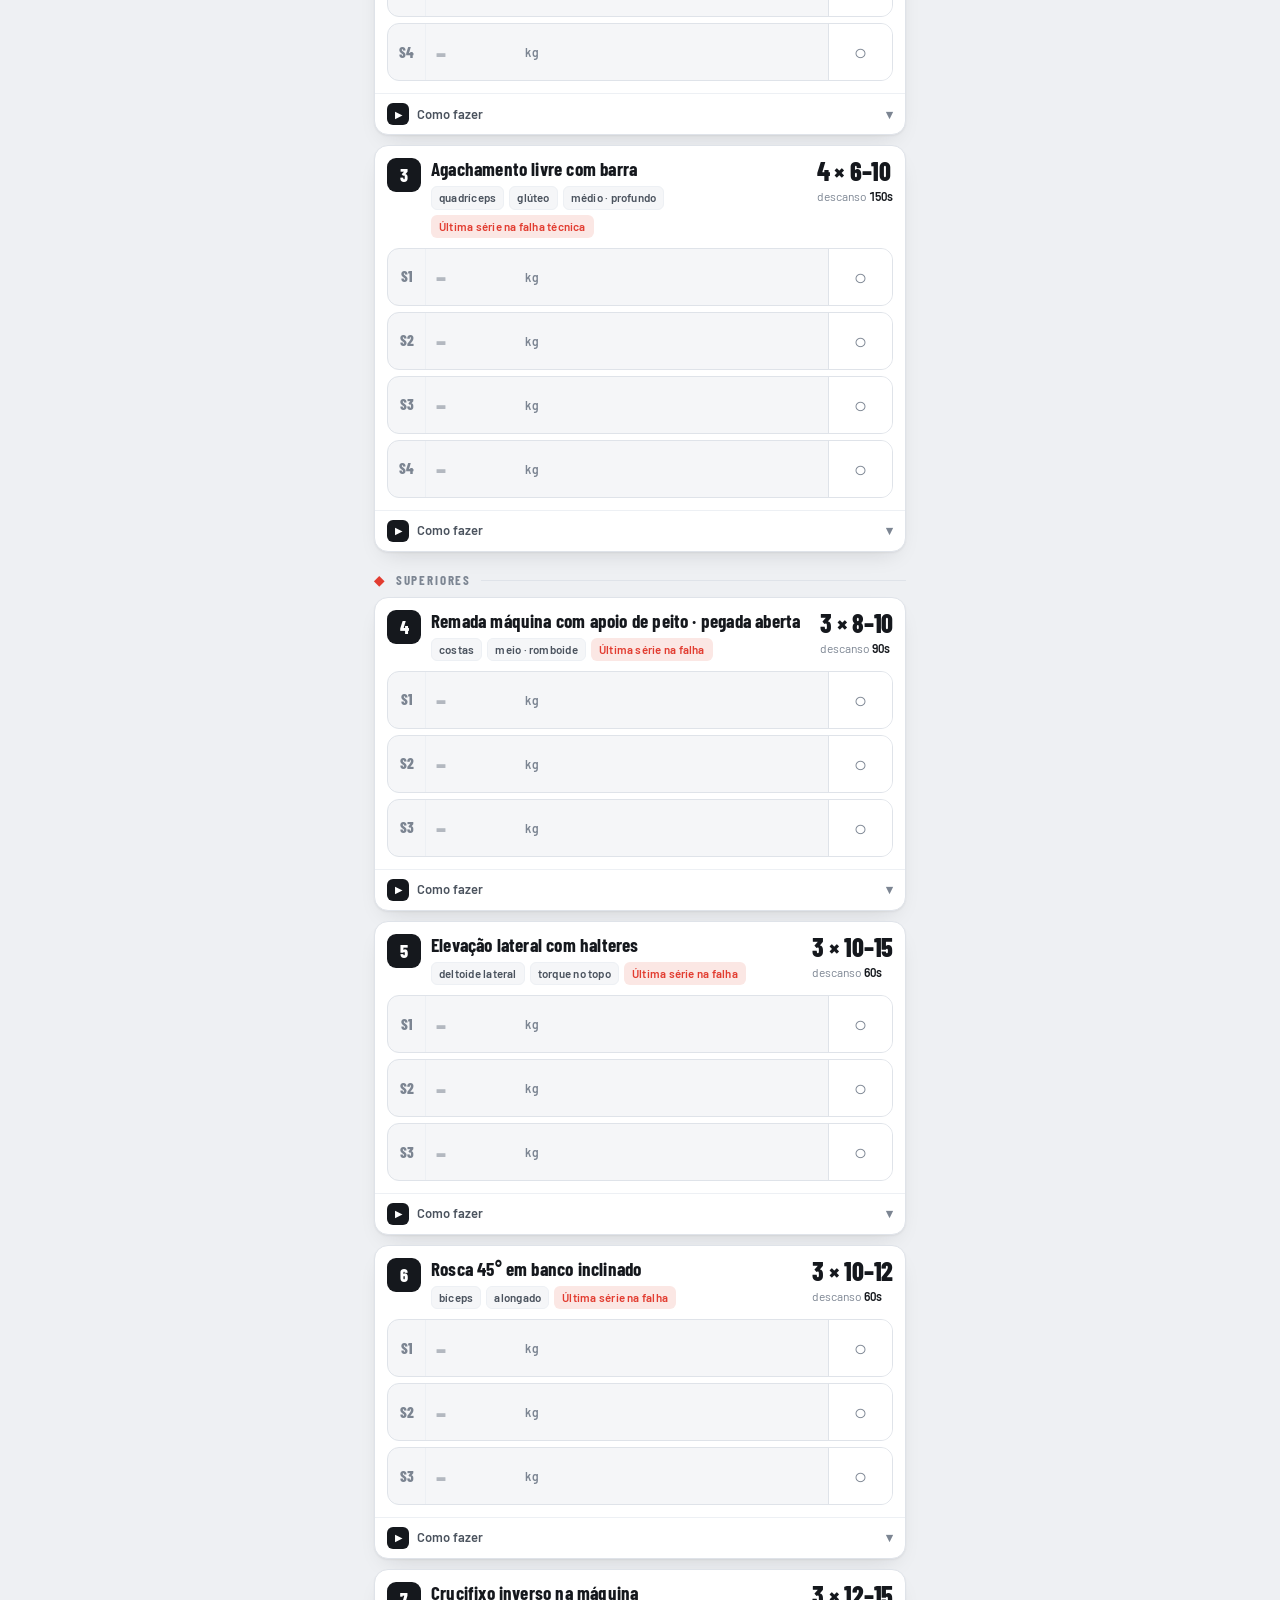
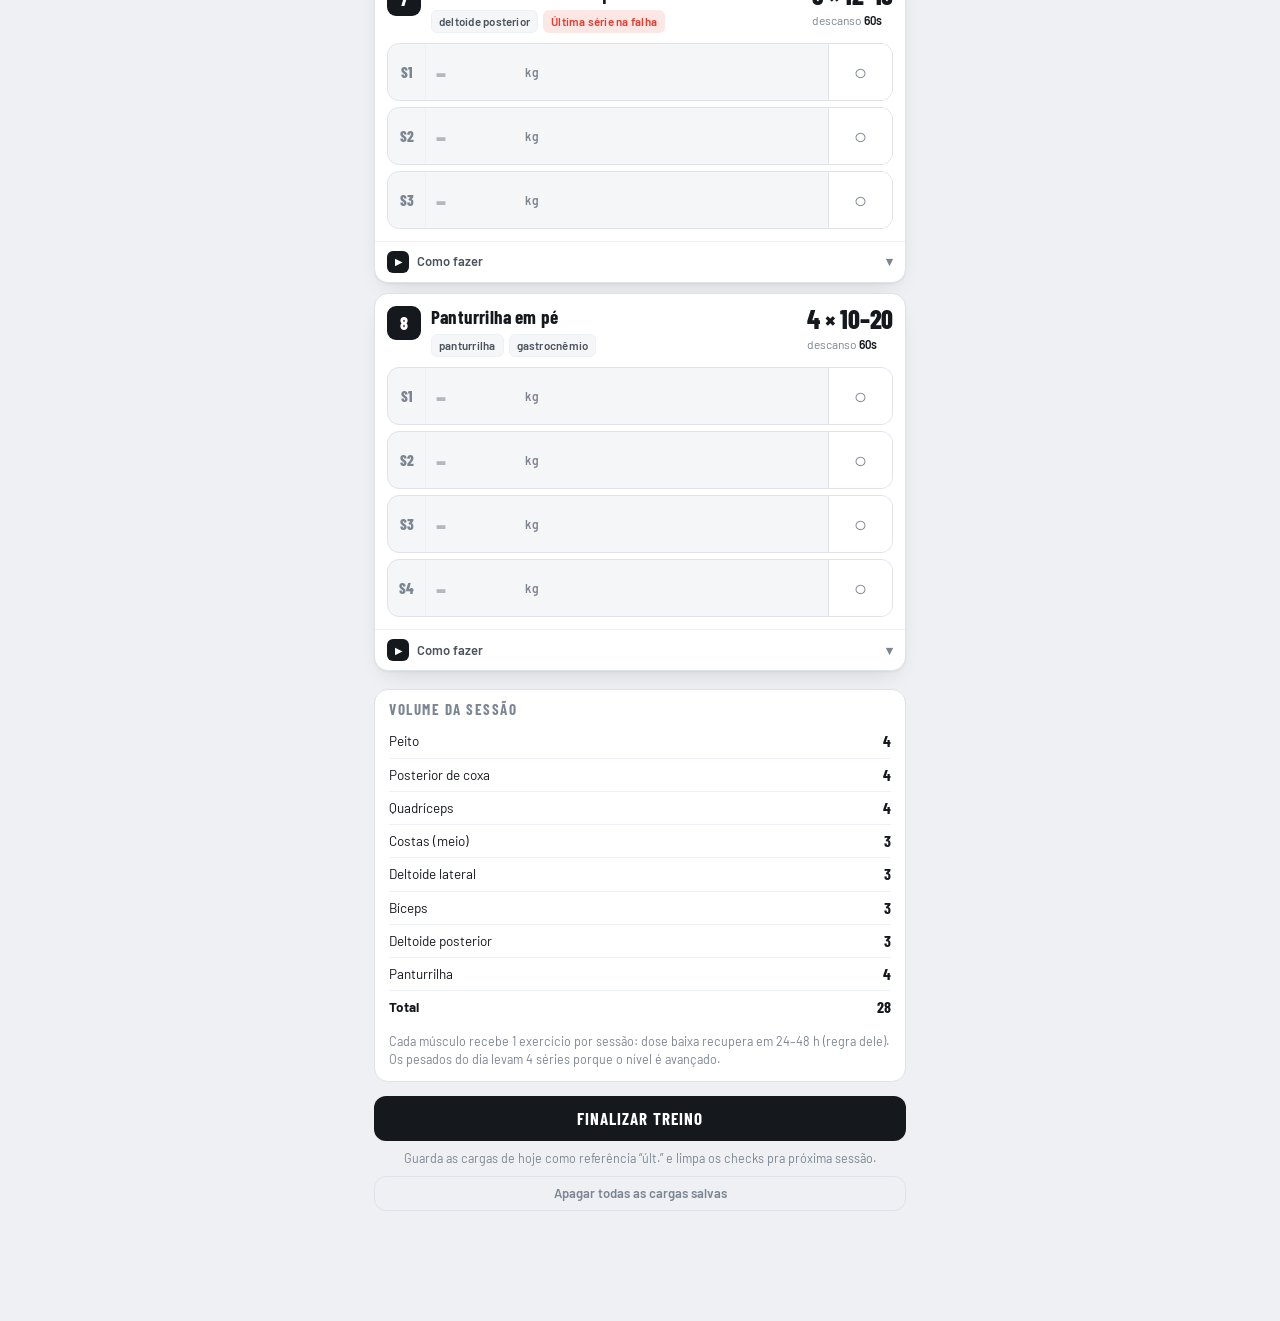
==== commit b47adc40: "Full Body 3x vira ficha do amigo: avançado, academia completa, ombro sem desenvolvimento; 2 vídeos p" ====
--- a/fullbody.html
+++ b/fullbody.html
@@ -173,7 +173,7 @@
 .rest button{border:1px solid color-mix(in srgb,var(--rail-ink) 30%,transparent);background:transparent;color:var(--rail-ink);border-radius:9px;padding:8px 12px;font-weight:600;font-size:13px}
 @media (prefers-reduced-motion:reduce){*{transition:none!important}}
 
-/* rules card (full body) */
+/* full body: rules card + video toggle */
 .rules{background:var(--surface);border:1px solid var(--line);border-radius:12px;margin-top:10px;overflow:hidden}
 .rules > summary{list-style:none;display:flex;align-items:center;gap:8px;padding:10px 14px;font-size:13px;font-weight:600;color:var(--ink-2);cursor:pointer;user-select:none}
 .rules > summary::-webkit-details-marker{display:none}
@@ -185,6 +185,9 @@
 .rules td b{color:var(--ink)}
 .rules .foot{padding:10px 14px;font-size:12.5px;color:var(--mute);border-top:1px solid var(--line-2)}
 .rules .foot a{color:var(--accent)}
+.vtog{align-self:start}
+.vtog button{height:30px;font-size:12.5px}
+.vpane{display:grid;gap:10px}
 </style>
 </head>
 <body>
@@ -217,146 +220,146 @@
 
 <script>
 /* ---------- dados das fichas ---------- */
-/* Full Body 3x/semana · base Laércio Refundini · ver docs/refundini/ */
-const YT = {
-  manguito:"EcWRUlH63eg", elastico:"A5G5ddF9gCg",
-  // vídeos do Refundini (start = segundo em que ele fala do exercício)
-  peito:"QAEr4jvDFD4", puxar:"Fj5tD6qgNDo", ombro:"Xq7SgSwiYeI", melhores:"yLTyV6NGrrU", bicepsLargo:"zRBWM0MsViA",
-  posterior:"9DK3AyZWllg", agacho:"vPCsDfkMa3o", gluteo:"DfoqpAwabWY",
-  extensoraLR:"I_uBK4DDflU", legpressLR:"adPY6cd4h58", panturrilhaLR:"emujvqD_Pq8", lateralCaboLR:"wGsKrK0bhps", marteloCordaLR:"S0FvPUzOceY", francesLR:"zjbKswHOH_I",
-  // demos curtas (exercícios que ele não cobre)
-  remadaPronada:"pfgEEiouvAs", flexoraPe:"T--10UN1jKs", mesaFlexora:"dMYsB4Eb2BY", pranchaLat:"2NjO5KrlVEM", canivete:"yFKPFCnpFJs"
-};
-
-const AQ_MANGUITO = {warm:true, name:"Manguito rotador externo", tags:["aquecimento","ombro"], sets:2, reps:"15–20", rest:0, yt:YT.manguito,
-  cues:["Cotovelo a 90° colado ao corpo, halter leve ou elástico","Só acordar o manguito: longe da fadiga","Sem descanso entre lados"],
-  why:"Refundini: aquecer o manguito sem fatigar, senão o deltoide anterior rouba o trabalho do peito."};
-const AQ_ELASTICO = {warm:true, name:"Elástico nas 3 direções + 5 min elíptico", tags:["aquecimento","fisio"], sets:2, reps:"10 cada direção", rest:0, yt:YT.elastico, u:"round",
-  cues:["Antes: 5 min de elíptico com braços","Elástico no tornozelo: lado (glúteo médio) → frente → trás","Depois, no 1º exercício: 30% da carga × 15 e 50% × 10, longe da falha"],
-  why:"Elástico é do fisio e mantém o joelho seguro. As séries a 30% e 50% são o aquecimento específico que ele prescreve."};
+/* Full Body 3x/semana · avançado · base Laércio Refundini · ver docs/refundini/ */
+/* yt = vídeo de EXECUÇÃO (qualquer canal) · lr = Laércio COMENTANDO o exercício, com o segundo em que ele começa */
+const LR = { peito:"QAEr4jvDFD4", melhores7:"O-lc14USdHg", puxar:"Fj5tD6qgNDo", ombro:"Xq7SgSwiYeI", melhores3:"yLTyV6NGrrU", bicepsLargo:"zRBWM0MsViA",
+  posterior:"9DK3AyZWllg", agacho:"vPCsDfkMa3o", gluteo:"DfoqpAwabWY", extensora:"I_uBK4DDflU", legpress:"adPY6cd4h58", panturrilha:"emujvqD_Pq8",
+  lateralCabo:"wGsKrK0bhps", marteloCorda:"S0FvPUzOceY" };
+const EX = { manguito:"EcWRUlH63eg", supinoHalter:"tDxKGeY-hjQ", supinoHalterIncl:"F4Q1g2z8MWM", agacho:"DOU7aDli5a4", stiff:"4_O6alBQ4wY", legpress:"waAxlYvtCcI",
+  extensora:"el3oHblB5DM", cadFlexora:"Zss6E3VU6X0", flexoraPe:"asgd2_1k7Yw", hipThrust:"6sTO9ejM-Ew", stepDown:"3sRrVvxwaUw", remadaMaq:"QyvIEdEHzHc",
+  puxadaAlta:"mPmfwbc_svw", remadaUni:"xgYWtfMBRbc", lateralHalter:"W5hRdgwEoEA", lateralCabo:"sKPJdvVvHuI", lateralMaq:"E9nwq___qow", crucInverso:"5HDkxzxe400",
+  peckDeck:"FzCnfD0gOXo", rosca45:"ioML_NZH16M", testaPolia:"RE-MNWQOcSY", tricepsCorda:"KhK5HWJfsrQ", marteloCorda:"pHfjOl6JUSg", pantPe:"of5Z7yj-HqY",
+  pantSentada:"1NBoneuGtQo", pranchaLat:"2NjO5KrlVEM" };
+
+const AQ_MANGUITO = {warm:true, name:"Manguito rotador externo", tags:["aquecimento","ombro"], sets:2, reps:"15–20", rest:0, yt:EX.manguito,
+  cues:["Cotovelo a 90° colado ao corpo, elástico ou halter leve","Só acordar o manguito: longe da fadiga","Sem descanso entre lados"],
+  why:"Obrigatório com histórico de lesão no ombro. Refundini: aquecer o manguito sem fatigar, senão o deltoide anterior rouba o peito."};
+const AQ_GERAL = {warm:true, name:"5 min de cardio leve + aproximação", tags:["aquecimento"], sets:2, reps:"30% × 15 · 50% × 10", rest:0, u:"round",
+  cues:["5 min de elíptico ou bike com braços","No 1º exercício do dia: 30% da carga × 15 reps, depois 50% × 10","Longe da falha, é só acordar o padrão"],
+  why:"Aquecimento específico que ele prescreve antes de todo exercício pesado."};
 
 const RULES = `<details class="rules" id="rules">
-  <summary>Regras da ficha · Refundini + joelho/lombar<span class="chev">▾</span></summary>
+  <summary>Regras da ficha · Refundini + ombro<span class="chev">▾</span></summary>
   <table>
-    <tr><td>Superiores</td><td>Séries 1 e 2 param a 1–2 reps da falha. <b>Só a 3ª série vai até a falha</b>, com técnica limpa. Nunca falha em todas.</td></tr>
-    <tr><td>Perna</td><td><b>Nenhuma série na falha</b> (RIR 2–3, RPE ≤ 8). Agachamento e leg press só até o paralelo. Desconforto no joelho → encerra a série e reduz.</td></tr>
-    <tr><td>Reps</td><td>Faixa é guia, não meta. Pesado 6–10 · isoladores 10–15 · panturrilha 10–20. Fechou o topo nas 3 séries → sobe carga na próxima.</td></tr>
-    <tr><td>Descanso</td><td>Pesado 2–3 min · intermediário 1m30 · isolador 1 min. FC ainda alta? Espera mais.</td></tr>
+    <tr><td>Intensidade</td><td>Séries iniciais param a 1–2 reps da falha. <b>A última série de cada exercício vai até a falha</b>, técnica limpa. Em agachamento e stiff, falha é “técnica quebrou”, não desabar. Forçadas: só na última série do último exercício do dia, se quiser.</td></tr>
+    <tr><td>Ombro</td><td><b>Nada acima da cabeça com carga</b> (sem desenvolvimento). Halteres no lugar de barra nos presses. Descer só até o ombro permitir. Doeu → encurta amplitude ou troca pra máquina/cross. Anterior fica com o trabalho indireto dos presses (regra dele: anterior já trabalha em peito).</td></tr>
+    <tr><td>Reps</td><td>Faixa é guia. Pesado 6–10 · intermediário 8–12 · isoladores 10–15 · panturrilha 10–20. Fechou o topo em todas as séries → sobe carga na próxima.</td></tr>
+    <tr><td>Descanso</td><td>Pesado 2–3 min · perna com carga 2 min · intermediário 1m30 · isolador 1 min. FC ainda alta? Espera mais.</td></tr>
     <tr><td>Cadência</td><td>1:1 controlada, “conduza o peso”. Nunca deixa o peso encaixar: não fecha até relaxar, não desce a lateral até a coxa, não trava o cotovelo.</td></tr>
-    <tr><td>Ordem</td><td>Pesado do dia primeiro. Posterior de coxa antes do quadríceps. Isoladores no fim.</td></tr>
-    <tr><td>Ciclo</td><td>Sem 1–2: RIR 2 em tudo. Sem 3–4: falha na 3ª (superiores). Sem 5–7: +1 série em peito, costas, lateral e posterior. Sem 8: regenerativa (2 séries, −10% carga).</td></tr>
+    <tr><td>Ordem</td><td>Pesado do dia primeiro. Posterior de coxa antes do quadríceps (exceto na B, onde quadríceps é o pesado). Isoladores no fim.</td></tr>
+    <tr><td>Ciclo</td><td>Sem 1–2: RIR 1–2 em tudo, aprender cargas. Sem 3–4: falha na última série. Sem 5–7: +1 série em lateral, bíceps, tríceps e deltoide posterior. Sem 8: regenerativa (metade das séries, −10% carga).</td></tr>
   </table>
-  <div class="foot">Volume semanal inicial: 9 séries em peito, costas, deltoide lateral, quadríceps e posterior · 6 em bíceps e tríceps · 8 panturrilha. Método e fontes: <a href="https://github.com/leoborja/gym-fichas/blob/main/docs/refundini/METODO.md">METODO.md</a> · <a href="https://github.com/leoborja/gym-fichas/blob/main/docs/refundini/FICHA-FULLBODY-3x.md">FICHA-FULLBODY-3x.md</a> · <a href="index.html">fichas A–E</a></div>
+  <div class="foot">Volume semanal: peito 12 · quadríceps 11 · posterior 11 · costas 10 · lateral 9 · glúteo 7 · bíceps 6 · tríceps 6 · panturrilha 8. Método e fontes: <a href="https://github.com/leoborja/gym-fichas/blob/main/docs/refundini/METODO.md">METODO.md</a> · <a href="https://github.com/leoborja/gym-fichas/blob/main/docs/refundini/FICHA-FULLBODY-3x.md">FICHA-FULLBODY-3x.md</a></div>
 </details>`;
 
 const FICHAS = {
-  a:{tab:"Peito pesado", title:"Full Body · peito pesado", sub:"Segunda", sets:25, min:58, cycle:"Ciclo 1 · sem 1/8",
-    brief:"<strong>Pesado do dia: supino no cross reto.</strong> Posterior antes do quadríceps. Superiores: 3ª série na falha. Perna: nada de falha, RPE ≤ 8.",
+  a:{tab:"Peito pesado", title:"Full Body · peito pesado", sub:"Segunda", sets:28, min:62, cycle:"Ciclo 1 · sem 1/8",
+    brief:"<strong>Pesado do dia: supino reto com halteres.</strong> Posterior antes do quadríceps. Última série de cada exercício na falha. Manguito antes de tudo.",
     items:[
-      AQ_MANGUITO, AQ_ELASTICO,
+      AQ_MANGUITO, AQ_GERAL,
       {block:"Pesado do dia"},
-      {n:1, name:"Supino sentado no cross · reto", tags:["peito","médio"], tech:"3ª série na falha", sets:3, reps:"6–10", rest:150, yt:YT.peito, start:108,
-       cues:["Escápulas fechadas, coluna apoiada no banco","Cabos na altura do peito, empurrar à frente sem travar o cotovelo","Descer até o ombro “avisar”, nunca além","Séries 1–2 a 1–2 reps da falha; a 3ª até a falha"],
-       why:"Refundini abre o treino de peito com press pesado em máquina (6–10 reps) por segurança e carga. Aqui o cross sentado faz esse papel: resistência constante e lombar protegida, o que barra e máquina não te dão."},
+      {n:1, name:"Supino reto com halteres", tags:["peito","médio"], tech:"Última série na falha", care:"Ombro: descer só até onde permitir", sets:4, reps:"6–10", rest:150, yt:EX.supinoHalter, lr:{yt:LR.melhores7, start:47},
+       cues:["Escápulas fechadas, pés firmes, halteres na linha do peito","Descer até o ombro “avisar”, nunca além; cotovelo um pouco mais perto do corpo se incomodar","Subir sem bater os halteres no topo: o peito não relaxa","Séries 1–3 a 1–2 reps da falha; a 4ª até a falha"],
+       why:"Nº 1 da lista dele de peito e o substituto declarado do supino com barra: mais amplitude, encurta mais, conforto articular. Com ombro lesionado, o halter deixa você ajustar o ângulo do cotovelo."},
       {block:"Perna · posterior primeiro"},
-      {n:2, name:"Cadeira flexora bilateral", tags:["posterior","alongado"], care:"Sem falha · RIR 2–3", sets:3, reps:"10–12", rest:90, yt:YT.posterior, start:115,
-       cues:["Ponta do pé puxada pra cima","Alongar bem no topo, controlar a volta em 1:1","Parar a 2–3 reps da falha"],
+      {n:2, name:"Cadeira flexora bilateral", tags:["posterior","alongado"], tech:"Última série na falha", sets:4, reps:"10–12", rest:90, yt:EX.cadFlexora, lr:{yt:LR.posterior, start:115},
+       cues:["Ponta do pé puxada pra cima","Alongar bem no topo, controlar a volta em 1:1","Não deixar o quadril sair do banco"],
        why:"Pra ele a cadeira flexora ganha da mesa flexora em hipertrofia porque trabalha o posterior alongado. Posterior vem antes do quadríceps e com o mesmo volume."},
-      {n:3, name:"Cadeira extensora unilateral", tags:["quadríceps","encurtado"], care:"Sem falha · RPE ≤ 7–8", sets:3, reps:"12 cada", rest:90, yt:YT.extensoraLR,
-       cues:["Subir 2s, segurar 1s no topo, descer 2s","Não travar o joelho na extensão","Uma perna por vez: corrige assimetria e controla a carga"],
-       why:"Do fisio. Refundini não condena a extensora; entra como o exercício de quadríceps em posição encurtada da semana."},
+      {n:3, name:"Agachamento livre com barra", tags:["quadríceps","glúteo","médio · profundo"], tech:"Última série na falha técnica", sets:4, reps:"6–10", rest:150, yt:EX.agacho, lr:{yt:LR.agacho, start:15},
+       cues:["Pés na posição natural do salto, joelho apontando pro pé","Barra nos trapézios, cotovelos pro chão, peso na sola inteira","Descer o máximo sem arredondar a lombar; joelho pode passar a ponta do pé","Subir quadril e tronco juntos, leve flexão no topo"],
+       why:"O exercício de quadríceps que ele mais defende. Tronco estável → mais carga → mais hipertrofia. Amplitude máxima sem comprometer a lombar."},
       {block:"Superiores"},
-      {n:4, name:"Remada baixa pronada aberta", tags:["costas","meio · romboide"], tech:"3ª série na falha", sets:3, reps:"8–10", rest:90, yt:YT.remadaPronada,
-       cues:["Pegada pronada e aberta na polia baixa","Peito pra fora, cotovelo pra trás, apertar a escápula 1s","Sem usar a lombar. Se houver remada máquina com apoio de peito, pode trocar"],
-       why:"É o exercício de “profundidade” das costas que ele coloca no treino de puxar: meio das costas, senão fica largo sem espessura."},
-      {n:5, name:"Elevação lateral com halteres", tags:["deltoide lateral","torque no topo"], tech:"3ª série na falha", sets:3, reps:"10–15", rest:60, yt:YT.ombro, start:127,
-       cues:["Subir até a linha do ombro, sem balançar o corpo","Não descer até a coxa: mantém tensão embaixo","Mindinho levemente pra cima"],
-       why:"Lateral é a prioridade nº 1 de ombro pra ele, porque não trabalha em peito nem em costas. Halter cobre o torque no topo."},
-      {n:6, name:"Rosca 45° em banco inclinado", tags:["bíceps","alongado"], tech:"3ª série na falha", sets:3, reps:"10–12", rest:60, yt:YT.melhores, start:236,
+      {n:4, name:"Remada máquina com apoio de peito · pegada aberta", tags:["costas","meio · romboide"], tech:"Última série na falha", sets:3, reps:"8–10", rest:90, yt:EX.remadaMaq, lr:{yt:LR.puxar, start:257},
+       cues:["Peito apoiado, pegada pronada e aberta","Cotovelo pra trás e pra fora, apertar a escápula 1s","Subir o peito no fim da remada"],
+       why:"O exercício de “profundidade” das costas no treino de puxar dele: meio das costas, senão fica largo sem espessura. Com apoio, a lombar sai da equação."},
+      {n:5, name:"Elevação lateral com halteres", tags:["deltoide lateral","torque no topo"], tech:"Última série na falha", sets:3, reps:"10–15", rest:60, yt:EX.lateralHalter, lr:{yt:LR.ombro, start:127},
+       cues:["Subir até a linha do ombro, sem balançar o corpo","Não descer até a coxa: mantém tensão embaixo","Mindinho levemente pra cima; se o ombro reclamar, tronco um pouco à frente"],
+       why:"Lateral é a prioridade nº 1 de ombro pra ele, porque não trabalha em peito nem em costas. Sem desenvolvimento na ficha, é aqui que o ombro cresce."},
+      {n:6, name:"Rosca 45° em banco inclinado", tags:["bíceps","alongado"], tech:"Última série na falha", sets:3, reps:"10–12", rest:60, yt:EX.rosca45, lr:{yt:LR.melhores3, start:236},
        cues:["Banco a 45°, braço bem pra trás pra alongar","Cotovelo parado, não vem à frente","Se o ombro reclamar, sobe um pouco o banco"],
-       why:"A rosca que ele mais elogia: “melhor segundo a ciência”, pelo alongamento. Único estudo que ele cita nesse lote: 45° > Scott."},
-      {n:7, name:"Crucifixo inverso na máquina", tags:["deltoide posterior"], tech:"3ª série na falha", sets:3, reps:"12–15", rest:60, yt:YT.ombro, start:71,
+       why:"A rosca que ele mais elogia: “melhor segundo a ciência”, pelo alongamento. Único estudo que ele cita no lote: 45° > Scott."},
+      {n:7, name:"Crucifixo inverso na máquina", tags:["deltoide posterior"], tech:"Última série na falha", sets:3, reps:"12–15", rest:60, yt:EX.crucInverso, lr:{yt:LR.ombro, start:71},
        cues:["Apoiar só o abdômen, não o peito","Não arquear as costas, senão o dorsal entra","Abrir até a linha do ombro, controlar a volta"],
-       why:"Ele fecha o dia de ombro e o de costas com posterior em máquina: alavanca constante, isola sem o dorsal roubar."},
-      {n:8, name:"Panturrilha em pé", tags:["panturrilha","gastrocnêmio"], sets:4, reps:"10–20", rest:60, yt:YT.panturrilhaLR,
+       why:"Ele fecha o dia de ombro e o de costas com posterior em máquina: alavanca constante, isola sem o dorsal roubar. Posterior forte também estabiliza o ombro."},
+      {n:8, name:"Panturrilha em pé", tags:["panturrilha","gastrocnêmio"], sets:4, reps:"10–20", rest:60, yt:EX.pantPe, lr:{yt:LR.panturrilha},
        cues:["Alongar bem embaixo, 1s de contração no topo","Controlada, sem quicar","Unilateral quando ficar fácil"],
-       why:"Refundini: 4 séries de 10–20 controladas, não precisa de reps altíssimas. Sem máquina sentada aqui, então só gastrocnêmio."}
+       why:"Refundini: 4 séries de 10–20 controladas, não precisa de reps altíssimas."}
     ],
-    volume:[["Peito",3],["Posterior de coxa",3],["Quadríceps",3],["Costas (meio)",3],["Deltoide lateral",3],["Bíceps",3],["Deltoide posterior",3],["Panturrilha",4],["Total",25]],
-    note:"Cada músculo recebe 1 exercício por sessão: dose baixa recupera em 24–48 h (regra dele). Na semana 5 a 4ª série entra em peito, costas, lateral e posterior."},
-
-  b:{tab:"Costas pesada", title:"Full Body · costas pesada", sub:"Quarta", sets:25, min:58, cycle:"Ciclo 1 · sem 1/8",
-    brief:"<strong>Pesado do dia: puxada alta.</strong> Agachamento só até o paralelo, RPE ≤ 7. Peito hoje é pico de contração no crucifixo máquina.",
+    volume:[["Peito",4],["Posterior de coxa",4],["Quadríceps",4],["Costas (meio)",3],["Deltoide lateral",3],["Bíceps",3],["Deltoide posterior",3],["Panturrilha",4],["Total",28]],
+    note:"Cada músculo recebe 1 exercício por sessão: dose baixa recupera em 24–48 h (regra dele). Os pesados do dia levam 4 séries porque o nível é avançado."},
+
+  b:{tab:"Costas pesada", title:"Full Body · costas pesada", sub:"Quarta", sets:29, min:62, cycle:"Ciclo 1 · sem 1/8",
+    brief:"<strong>Pesado do dia: puxada alta.</strong> Stiff antes do leg press. Peito hoje é pico de contração no crucifixo máquina. Tríceps na polia deitado, nada acima da cabeça.",
     items:[
-      AQ_MANGUITO, AQ_ELASTICO,
+      AQ_MANGUITO, AQ_GERAL,
       {block:"Pesado do dia"},
-      {n:1, name:"Puxada alta pronada", tags:["costas","médio · pesado"], tech:"3ª série na falha", sets:3, reps:"6–10", rest:150, yt:YT.puxar,
+      {n:1, name:"Puxada alta pronada", tags:["costas","médio · pesado"], tech:"Última série na falha", sets:4, reps:"6–10", rest:150, yt:EX.puxadaAlta, lr:{yt:LR.puxar, start:41},
        cues:["Cotovelos pra baixo, subir o peito no fim da puxada","Controlar a subida, não soltar","Pegada um pouco mais aberta que o ombro"],
        why:"Ele abre o treino de puxar com puxada alta pesada em 6–10 reps: tensão mecânica no dorsal em comprimento médio."},
-      {block:"Perna · quadríceps pesado hoje"},
-      {n:2, name:"Agachamento até o paralelo", tags:["quadríceps","glúteo","médio"], care:"Sem falha · RPE ≤ 7 · paralelo", sets:3, reps:"8–12", rest:120, yt:YT.agacho, start:15,
-       cues:["Pés na posição natural do salto, joelho apontando pro pé","Barra leve ou goblet com halter; peso na sola inteira","Descer 2s até o paralelo, subir quadril e tronco juntos","Desconforto no joelho → mudar a posição dos pés antes de pôr carga"],
-       why:"O único exercício de quadríceps que Refundini detalha. A técnica é dele; o limite no paralelo e o RPE ≤ 7 são do seu joelho."},
-      {n:3, name:"Flexora em pé unilateral", tags:["posterior","médio"], care:"Sem falha · RIR 2–3", sets:3, reps:"10–12 cada", rest:90, yt:YT.posterior, start:560,
-       cues:["Quadril encaixado, tronco parado","Subir 1s, descer 2s controlando","Se a academia não tiver: cadeira flexora unilateral"],
-       why:"Segundo exercício de posterior da semana, em comprimento médio. Ele: posterior é “delicado”, técnica antes de carga."},
+      {block:"Perna · posterior primeiro"},
+      {n:2, name:"Stiff com barra", tags:["posterior","glúteo","alongado máximo"], tech:"Última série na falha técnica", sets:4, reps:"8–10", rest:120, yt:EX.stiff, lr:{yt:LR.posterior, start:118},
+       cues:["Joelho quase estendido, quadril vai pra trás","Descer até sentir o posterior alongar, lombar neutra o tempo todo","Barra rente às pernas, subir contraindo glúteo"],
+       why:"Stiff é o exercício de posterior alongado que ele cita ao lado da cadeira flexora. “Quanto mais alonga, mais hipertrofia.”"},
+      {n:3, name:"Leg press 45°", tags:["quadríceps","alongado"], tech:"Última série na falha", sets:4, reps:"8–12", rest:120, yt:EX.legpress, lr:{yt:LR.legpress},
+       cues:["Pés na largura do agachamento, apoiados por inteiro","Descer o máximo sem o quadril sair do banco","Não travar o joelho no topo"],
+       why:"Segundo estímulo pesado de quadríceps da semana, em alongamento e com o tronco estável. Ele tem vídeo só sobre a execução."},
       {block:"Superiores"},
-      {n:4, name:"Crucifixo na máquina (peck deck)", tags:["peito","encurtado · pico"], tech:"3ª série na falha", sets:3, reps:"10–12", rest:90, yt:YT.peito, start:83,
+      {n:4, name:"Crucifixo na máquina (peck deck)", tags:["peito","encurtado · pico"], tech:"Última série na falha", sets:4, reps:"10–12", rest:90, yt:EX.peckDeck, lr:{yt:LR.peito, start:83},
        cues:["Apertar mão contra mão no fim, 1s","Não relaxar no topo: o peso nunca “encaixa”","Abrir só até onde o ombro permitir"],
-       why:"“O melhor exercício de peito” pra ele: alavanca constante, alonga e encurta muito, impossível perder tensão."},
-      {n:5, name:"Elevação lateral no cabo baixo · diagonal", tags:["deltoide lateral","torque no início"], tech:"3ª série na falha", sets:3, reps:"12–15", rest:60, yt:YT.lateralCaboLR,
+       why:"“O melhor exercício de peito” pra ele: alavanca constante, alonga e encurta muito, impossível perder tensão. Amplitude de abertura é você quem manda."},
+      {n:5, name:"Elevação lateral no cabo baixo · diagonal", tags:["deltoide lateral","torque no início"], tech:"Última série na falha", sets:3, reps:"12–15", rest:60, yt:EX.lateralCabo, lr:{yt:LR.lateralCabo},
        cues:["Cabo passando por trás do corpo, subir em diagonal","Tensão desde o início do movimento","Não descer até relaxar"],
        why:"Segunda faixa de torque do lateral (início do movimento), que o halter não cobre. Ele monta lateral em 3 exercícios por isso."},
-      {n:6, name:"Tríceps francês unilateral", tags:["tríceps","alongado · cabeça longa"], tech:"3ª série na falha", sets:3, reps:"10–12 cada", rest:60, yt:YT.francesLR,
-       cues:["Halter ou polia acima da cabeça","Cotovelo apontando pra frente, descer bem atrás da cabeça","Estender sem travar"],
-       why:"“Top dos tops” pra ele: o que mais gera hipertrofia no tríceps, pelo alongamento da cabeça longa."},
-      {n:7, name:"Panturrilha em pé", tags:["panturrilha","gastrocnêmio"], sets:4, reps:"10–20", rest:60, yt:YT.panturrilhaLR,
-       cues:["Alongar bem embaixo, 1s de contração no topo","Controlada, sem quicar"],
-       why:"Igual à Ficha A. 8 séries por semana."},
-      {n:8, name:"Core · Canivete ou prancha lateral", tags:["core"], sets:3, reps:"15 ou 45s", rest:45, yt:YT.pranchaLat, u:"corpo",
-       cues:["Canivete: pernas e tronco sobem juntos, sem impulso","Prancha lateral: quadril alto, corpo em linha, alternar os lados"],
-       why:"Não vem do Refundini (ele quase não fala de abdômen). Mantido da sua ficha atual, opcional."}
+      {n:6, name:"Tríceps testa na polia · deitado", tags:["tríceps","cabeça longa"], tech:"Última série na falha", care:"Ombro: no lugar do francês acima da cabeça", sets:3, reps:"10–12", rest:60, yt:EX.testaPolia, lr:{yt:LR.melhores3, start:364},
+       cues:["Deitado no banco, polia baixa atrás da cabeça, barra ou corda","Cotovelo apontando pro teto, descer atrás da testa","Estender sem travar"],
+       why:"Ele troca o testa com barra livre pela polia (“barra livre machuca o cotovelo”). Aqui também substitui o francês, que exigiria o braço acima da cabeça."},
+      {n:7, name:"Panturrilha sentada", tags:["panturrilha","sóleo"], sets:4, reps:"10–15", rest:60, yt:EX.pantSentada, lr:{yt:LR.panturrilha},
+       cues:["Alongar bem embaixo, 1s no topo","Controlada"],
+       why:"Sentada pega o sóleo, que a em pé não pega. Fecha 8 séries de panturrilha na semana."},
+      {n:8, name:"Core · Prancha lateral ou canivete", tags:["core"], sets:3, reps:"45s ou 15", rest:45, yt:EX.pranchaLat, u:"corpo",
+       cues:["Prancha lateral: quadril alto, corpo em linha, alternar os lados","Canivete: pernas e tronco sobem juntos, sem impulso"],
+       why:"Não vem do Refundini (ele quase não fala de abdômen). Opcional."}
     ],
-    volume:[["Costas",3],["Quadríceps",3],["Posterior de coxa",3],["Peito",3],["Deltoide lateral",3],["Tríceps",3],["Panturrilha",4],["Core",3],["Total",25]],
-    note:"Quadríceps vem antes do posterior só hoje, porque é o exercício pesado de perna da semana. Perna não sobe de volume enquanto o joelho estiver em retomada."},
-
-  c:{tab:"Perna pesada", title:"Full Body · perna pesada", sub:"Sexta", sets:27, min:60, cycle:"Ciclo 1 · sem 1/8",
-    brief:"<strong>Pesado do dia: perna.</strong> Glúteo e posterior antes do leg press. Peito superior a 30°, remada “do Lalá”, lateral na máquina fecha 9 séries na semana.",
+    volume:[["Costas",4],["Posterior de coxa",4],["Quadríceps",4],["Peito",4],["Deltoide lateral",3],["Tríceps",3],["Panturrilha",4],["Core",3],["Total",29]],
+    note:"Stiff e leg press em sequência: posterior alongado antes, quadríceps alongado depois. Sem nada acima da cabeça nesta sessão."},
+
+  c:{tab:"Perna pesada", title:"Full Body · perna pesada", sub:"Sexta", sets:29, min:62, cycle:"Ciclo 1 · sem 1/8",
+    brief:"<strong>Pesado do dia: glúteo e posterior.</strong> Hip thrust e step-down, os 2 exercícios de glúteo que ele endossa. Peito superior a 30° com halteres, remada “do Lalá”, lateral na máquina fecha 9 séries na semana.",
     items:[
-      AQ_MANGUITO, AQ_ELASTICO,
-      {block:"Pesado do dia · perna"},
-      {n:1, name:"Elevação pélvica na máquina (hip thrust)", tags:["glúteo","encurtado"], care:"Sem falha · RIR 2", sets:3, reps:"8–12", rest:120, yt:YT.gluteo, start:39,
-       cues:["Empurrar com o calcanhar, contrair o glúteo 2s no topo","Queixo recolhido, costela pra baixo","Não hiperestender a lombar no topo"],
-       why:"Um dos 2 exercícios de glúteo que ele endossa (o outro, step-down, carrega o joelho: fica pro ciclo 2 com OK do fisio). Glúteo sem força de extensão final vira dor lombar."},
-      {n:2, name:"Mesa flexora", tags:["posterior","encurtado"], care:"Sem falha · RIR 2–3", sets:3, reps:"10–12", rest:90, yt:YT.mesaFlexora,
-       cues:["Quadril colado no banco, não levantar","Subir 1s, descer 2s","Se não houver mesa: cadeira flexora bilateral com carga diferente da A"],
-       why:"Fecha os 3 comprimentos do posterior na semana (alongado A, médio B, encurtado C). Volume igual ao de quadríceps, regra dele."},
-      {n:3, name:"Leg press até o paralelo", tags:["quadríceps","alongado controlado"], care:"Sem falha · RPE ≤ 7 · joelho 90°", sets:3, reps:"10–12", rest:120, yt:YT.legpressLR,
-       cues:["Pés na largura do agachamento, apoiados por inteiro","Descer só até o joelho a 90°","Não travar o joelho no topo","Se não houver: extensora bilateral"],
-       why:"Terceiro estímulo de quadríceps, com mais alongamento que a extensora e mais estabilidade que o agachamento. Amplitude limitada pelo joelho, não pela regra dele."},
+      AQ_MANGUITO, AQ_GERAL,
+      {block:"Pesado do dia · glúteo e posterior"},
+      {n:1, name:"Elevação pélvica com barra (hip thrust)", tags:["glúteo","encurtado"], tech:"Última série na falha", sets:4, reps:"8–12", rest:120, yt:EX.hipThrust, lr:{yt:LR.gluteo, start:39},
+       cues:["Costas apoiadas no banco na altura da escápula","Empurrar com o calcanhar, contrair o glúteo 2s no topo","Queixo recolhido, costela pra baixo, sem hiperestender a lombar"],
+       why:"Um dos 2 exercícios de glúteo que ele endossa (react ao Bret Contreras): o de posição encurtada. Hip thrust convencional antes de variar."},
+      {n:2, name:"Step-down no caixote", tags:["glúteo","alongado"], tech:"Última série na falha", sets:3, reps:"10–12 cada", rest:90, yt:EX.stepDown, lr:{yt:LR.gluteo, start:271},
+       cues:["Em pé no caixote, uma perna no ar, descer o pé livre até quase tocar o chão","Tronco inclinado à frente, joelho da perna de apoio segue o pé","Halter na mão oposta à perna de apoio"],
+       why:"O outro exercício de glúteo endossado: o de posição alongada, glúteo inferior. Ele condena agachamento e terra como exercício PRINCIPAL de glúteo."},
+      {n:3, name:"Flexora em pé unilateral", tags:["posterior","médio"], tech:"Última série na falha", sets:3, reps:"10–12 cada", rest:90, yt:EX.flexoraPe, lr:{yt:LR.posterior, start:560},
+       cues:["Quadril encaixado, tronco parado","Subir 1s, descer 2s controlando"],
+       why:"Fecha os 3 comprimentos do posterior na semana: alongado (cadeira, stiff) e médio (em pé). Ele: posterior é “delicado”, técnica antes de carga."},
+      {n:4, name:"Cadeira extensora", tags:["quadríceps","encurtado"], tech:"Última série na falha", sets:3, reps:"12–15", rest:60, yt:EX.extensora, lr:{yt:LR.extensora},
+       cues:["Subir 1s, segurar 1s no topo, descer 2s","Costas apoiadas, quadril fixo","Não travar com impulso"],
+       why:"Terceiro estímulo de quadríceps, em posição encurtada (pico). Ele tem vídeo só sobre a extensora."},
       {block:"Superiores"},
-      {n:4, name:"Supino sentado no cross · inclinado 30°", tags:["peito superior","médio"], tech:"3ª série na falha", sets:3, reps:"8–10", rest:120, yt:YT.peito, start:381,
-       cues:["Banco a 30°, não 45°","Empurrar pra frente e pra cima, sem travar o cotovelo","Coluna apoiada, escápulas fechadas"],
-       why:"Único exercício de peitoral superior que ele prescreve: “30° > 45°”. Aqui no cross pela lombar e pelos 20 kg de halter."},
-      {n:5, name:"Remada unilateral na polia baixa · “do Lalá”", tags:["costas","dorsal · encurtado"], tech:"3ª série na falha", sets:3, reps:"10–12 cada", rest:90, yt:YT.puxar, start:121,
+      {n:5, name:"Supino inclinado 30° com halteres", tags:["peito superior","médio"], tech:"Última série na falha", care:"Ombro: descer só até onde permitir", sets:4, reps:"8–10", rest:120, yt:EX.supinoHalterIncl, lr:{yt:LR.peito, start:381},
+       cues:["Banco a 30°, não 45°","Halteres na linha do peito alto, cotovelo um pouco fechado","Descer até o ombro permitir, subir sem bater os halteres"],
+       why:"Único exercício de peitoral superior que ele prescreve: “30° > 45°”. Halteres pra poder ajustar o ângulo do cotovelo ao ombro."},
+      {n:6, name:"Remada unilateral na polia baixa · “do Lalá”", tags:["costas","dorsal · encurtado"], tech:"Última série na falha", sets:3, reps:"10–12 cada", rest:90, yt:EX.remadaUni, lr:{yt:LR.puxar, start:121},
        cues:["Puxar a mão em direção ao quadril, não ao peito","Cotovelo perto do corpo, tronco parado","Alongar bem no início, sem girar o tronco"],
        why:"A remada que ele chama de “do Lalá”: a mão indo ao quadril encurta a dorsal e tira bíceps e trapézio da jogada."},
-      {n:6, name:"Elevação lateral na máquina", tags:["deltoide lateral","torque constante"], tech:"3ª série na falha", sets:3, reps:"12–15", rest:60, yt:YT.ombro, start:84,
+      {n:7, name:"Elevação lateral na máquina", tags:["deltoide lateral","torque constante"], tech:"Última série na falha", sets:3, reps:"12–15", rest:60, yt:EX.lateralMaq, lr:{yt:LR.ombro, start:84},
        cues:["Cotovelo na almofada, subir até a linha do ombro","Não deixar o braço cair até relaxar","Postura encaixada"],
        why:"“A melhor de todas” pra ele: vetor circular, torque constante. Fecha 9 séries de lateral na semana em 3 faixas."},
-      {n:7, name:"Desenvolvimento na máquina", tags:["deltoide anterior"], tech:"3ª série na falha", sets:3, reps:"8–10", rest:90, yt:YT.peito, start:416,
-       cues:["Descer até o queixo, subir sem travar","Costas apoiadas, sem arquear"],
-       why:"Único trabalho direto de anterior da semana. Ele: anterior já trabalha em peito, então pouco volume dedicado, e o desenvolvimento entra no fim."},
-      {n:8, name:"Superset · Tríceps corda + Rosca martelo corda", tags:["tríceps","braquiorradial"], tech:"3ª série na falha", sets:3, reps:"12–15 + 10–12", rest:60,
+      {n:8, name:"Superset · Tríceps corda + Rosca martelo corda", tags:["tríceps","braquiorradial"], tech:"Última série na falha", sets:3, reps:"12–15 + 10–12", rest:60,
        parts:[
-         {l:"A", name:"Tríceps corda na polia alta", sub:"Encurtado · abrir as mãos embaixo", yt:YT.melhores, start:348},
-         {l:"B", name:"Rosca martelo com corda na polia baixa", sub:"Braquiorradial · mão “pra fora” no fim", yt:YT.marteloCordaLR}
+         {l:"A", name:"Tríceps corda na polia alta", sub:"Encurtado · abrir as mãos embaixo", yt:EX.tricepsCorda, lr:{yt:LR.melhores3, start:348}},
+         {l:"B", name:"Rosca martelo com corda na polia baixa", sub:"Braquiorradial · mão “pra fora” no fim", yt:EX.marteloCorda, lr:{yt:LR.marteloCorda}}
        ],
        cues:["Corda no lugar da barra nos dois (troca explícita dele)","Tríceps: cotovelo parado, abrir as mãos no fim","Martelo: cotovelo colado, girar a mão pra fora no topo"],
        why:"Corda em vez de barra no pulley é troca dele. Martelo com corda ataca o braquiorradial, o “bíceps largo”."}
     ],
-    volume:[["Glúteo",3],["Posterior de coxa",3],["Quadríceps",3],["Peito superior",3],["Costas (dorsal)",3],["Deltoide lateral",3],["Deltoide anterior",3],["Tríceps + bíceps",6],["Total",27]],
-    note:"Semana fecha com 9 séries em peito, costas, lateral, quadríceps e posterior. Ciclo 2: trocar variantes (“o melhor treino é o que você ainda não fez”)."}
+    volume:[["Glúteo",7],["Posterior de coxa",3],["Quadríceps",3],["Peito superior",4],["Costas (dorsal)",3],["Deltoide lateral",3],["Tríceps + bíceps",6],["Total",29]],
+    note:"Semana fecha com peito 12, quadríceps 11, posterior 11, costas 10, lateral 9. Ciclo 2: trocar variantes (“o melhor treino é o que você ainda não fez”)."}
 };
 
 /* ---------- storage ---------- */
@@ -381,19 +384,28 @@
       `<input inputmode="decimal" placeholder="${last??'–'}" value="${val}" aria-label="Carga série ${i+1}"><span class="u">${u}</span>${last?`<span class="last">últ. ${last}</span>`:''}`}</div>
     <button class="chk" type="button" aria-pressed="${on}" aria-label="Série ${i+1} feita">${on?'✓':'○'}</button></div>`;
 }
-function media(yt, name, start){
+function media(yt, name, start, label){
   const st = start ? `${Math.floor(start/60)}:${String(start%60).padStart(2,'0')}` : '';
   return `<div class="media" data-yt="${yt}" data-start="${start||0}" role="button" tabindex="0" aria-label="Ver vídeo: ${name}">
     <img src="https://i.ytimg.com/vi/${yt}/hqdefault.jpg" alt="" loading="lazy" onerror="this.remove()">
-    <span class="tag">Vídeo${st?' · '+st:''}</span><span class="play"></span><span class="name">${name}</span></div>`;
+    <span class="tag">${label||'Vídeo'}${st?' · '+st:''}</span><span class="play"></span><span class="name">${name}</span></div>`;
+}
+function videos(ex){
+  const items = ex.parts || [ex];
+  const exec = items.map(p=>p.yt?media(p.yt,p.name,0,'Execução'):'').join('');
+  const hasLR = items.some(p=>p.lr);
+  if(!hasLR) return exec;
+  const lr = items.map(p=>p.lr?media(p.lr.yt,'Laércio sobre: '+p.name,p.lr.start,'Laércio'):'').join('');
+  return `<div class="seg vtog" role="group" aria-label="Vídeo"><button type="button" aria-pressed="true" data-v="0">Execução</button><button type="button" aria-pressed="false" data-v="1">Laércio explica</button></div>
+    <div class="vpane" data-v="0">${exec}</div><div class="vpane" data-v="1" hidden>${lr}</div>`;
 }
 function howBlock(ex){
-  const vids = ex.parts ? ex.parts.map(p=>media(p.yt,p.name,p.start)).join('') : media(ex.yt,ex.name,ex.start);
+  const vids = videos(ex);
   return `<details class="how" ${document.body.classList.contains('study')?'open':''}><summary><span class="pl">▶</span>Como fazer<span class="chev">▾</span></summary>
     <div class="howbody">${vids}
       <ul class="cues">${ex.cues.map(c=>`<li>${c}</li>`).join('')}</ul>
       ${ex.tech?`<div class="techbox"><b>Intensidade:</b> ${ex.tech}</div>`:''}
-      ${ex.care?`<div class="carebox"><b>Joelho:</b> ${ex.care}</div>`:''}
+      ${ex.care?`<div class="carebox"><b>Ombro:</b> ${ex.care}</div>`:''}
       <p class="why">${ex.why}</p>
     </div></details>`;
 }
@@ -451,6 +463,11 @@
     const all=[...card.querySelectorAll('.set')];
     card.classList.toggle('done', all.length>0 && all.every(x=>x.classList.contains('on')));
   });
+  document.querySelectorAll('.vtog button').forEach(b=>b.onclick=()=>{
+    const box=b.closest('.howbody'), v=b.dataset.v;
+    box.querySelectorAll('.vtog button').forEach(x=>x.setAttribute('aria-pressed', x.dataset.v===v));
+    box.querySelectorAll('.vpane').forEach(p=>p.hidden = p.dataset.v!==v);
+  });
   document.getElementById('finish').onclick=finish;
   document.getElementById('clearAll').onclick=clearAll;
 }
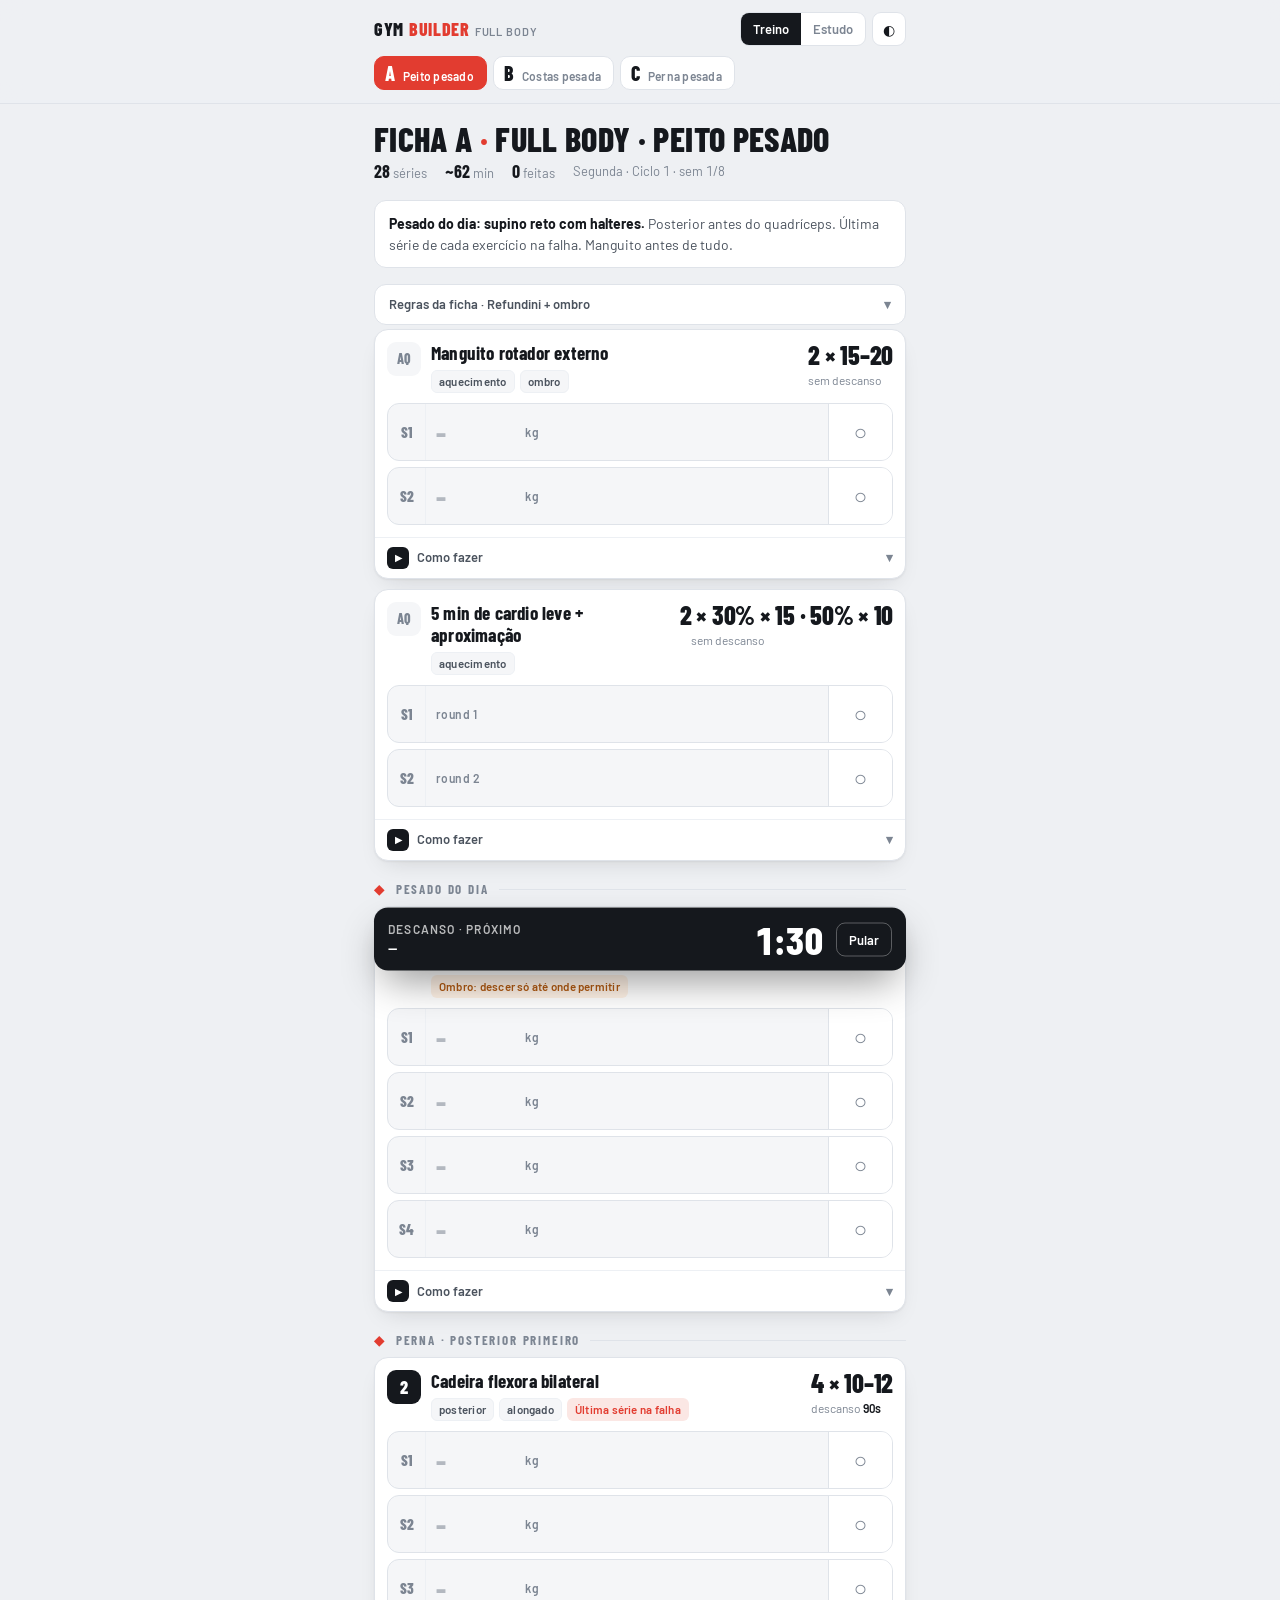
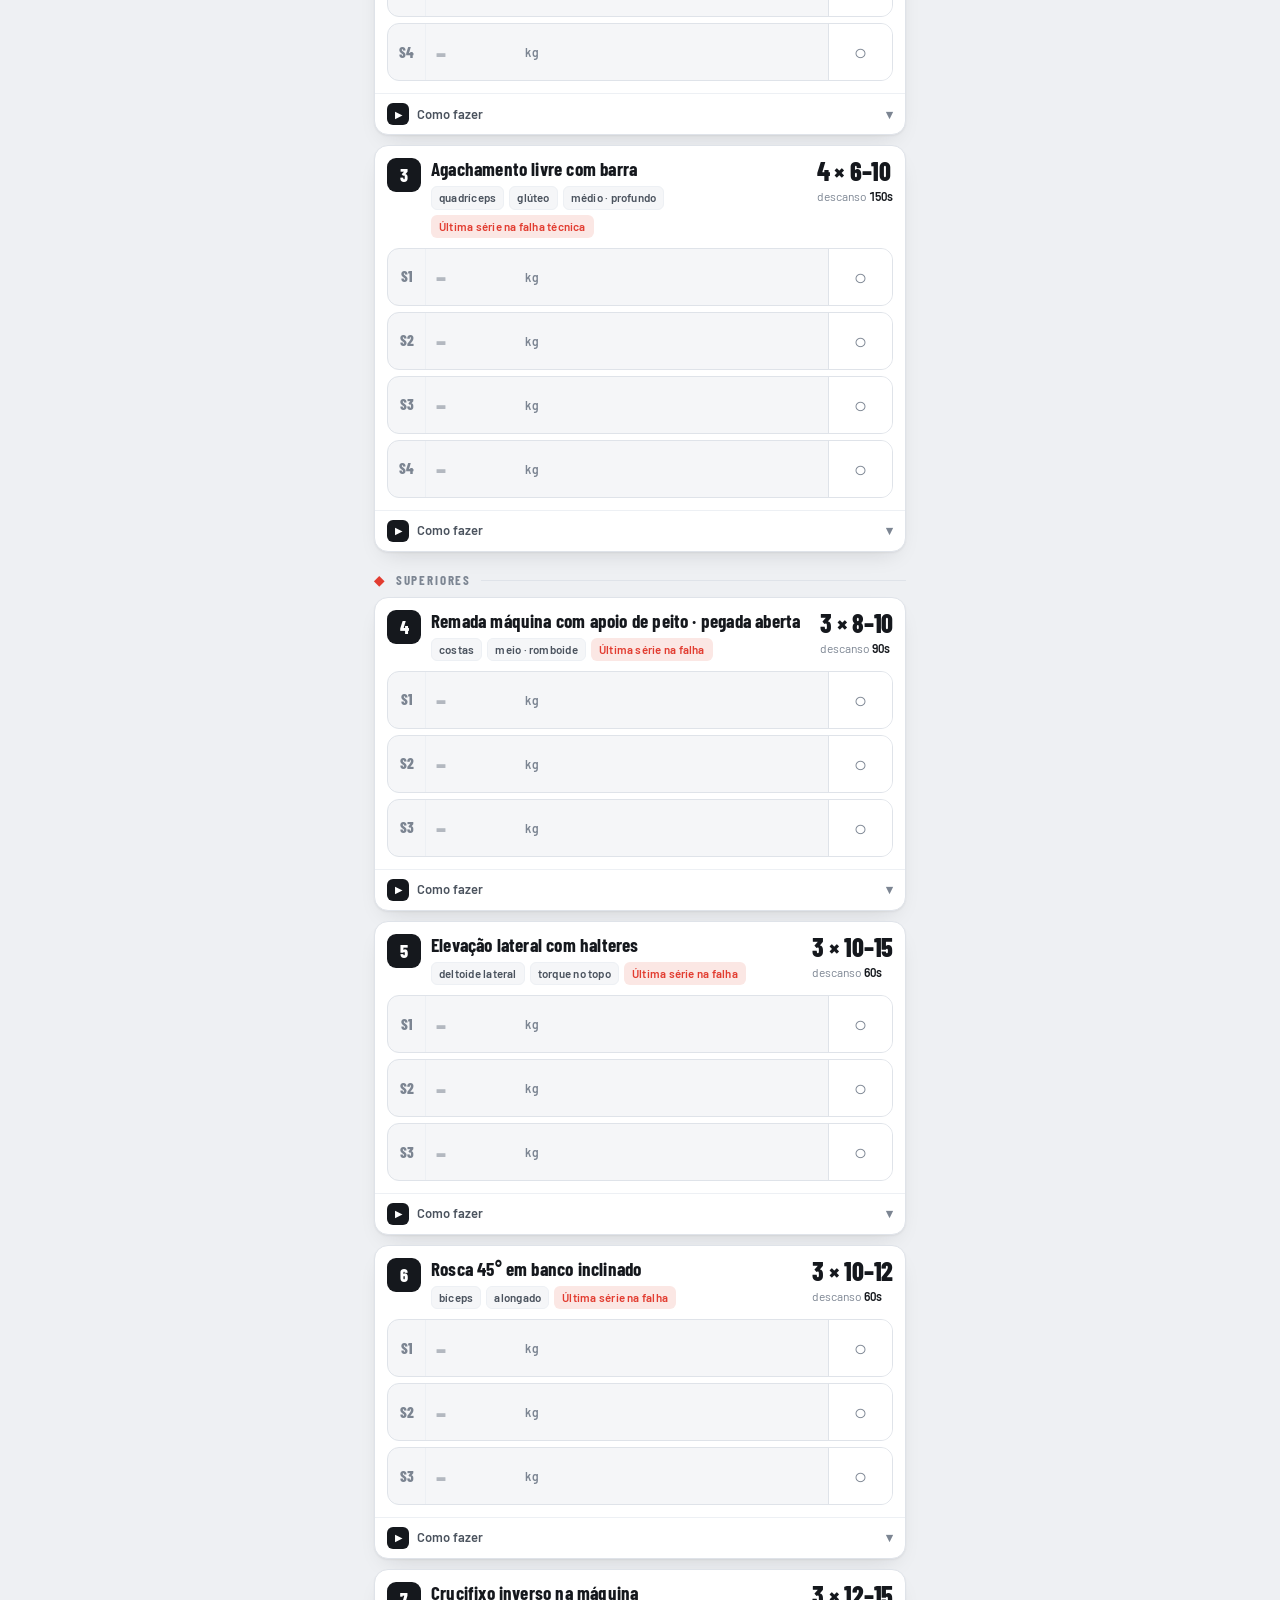
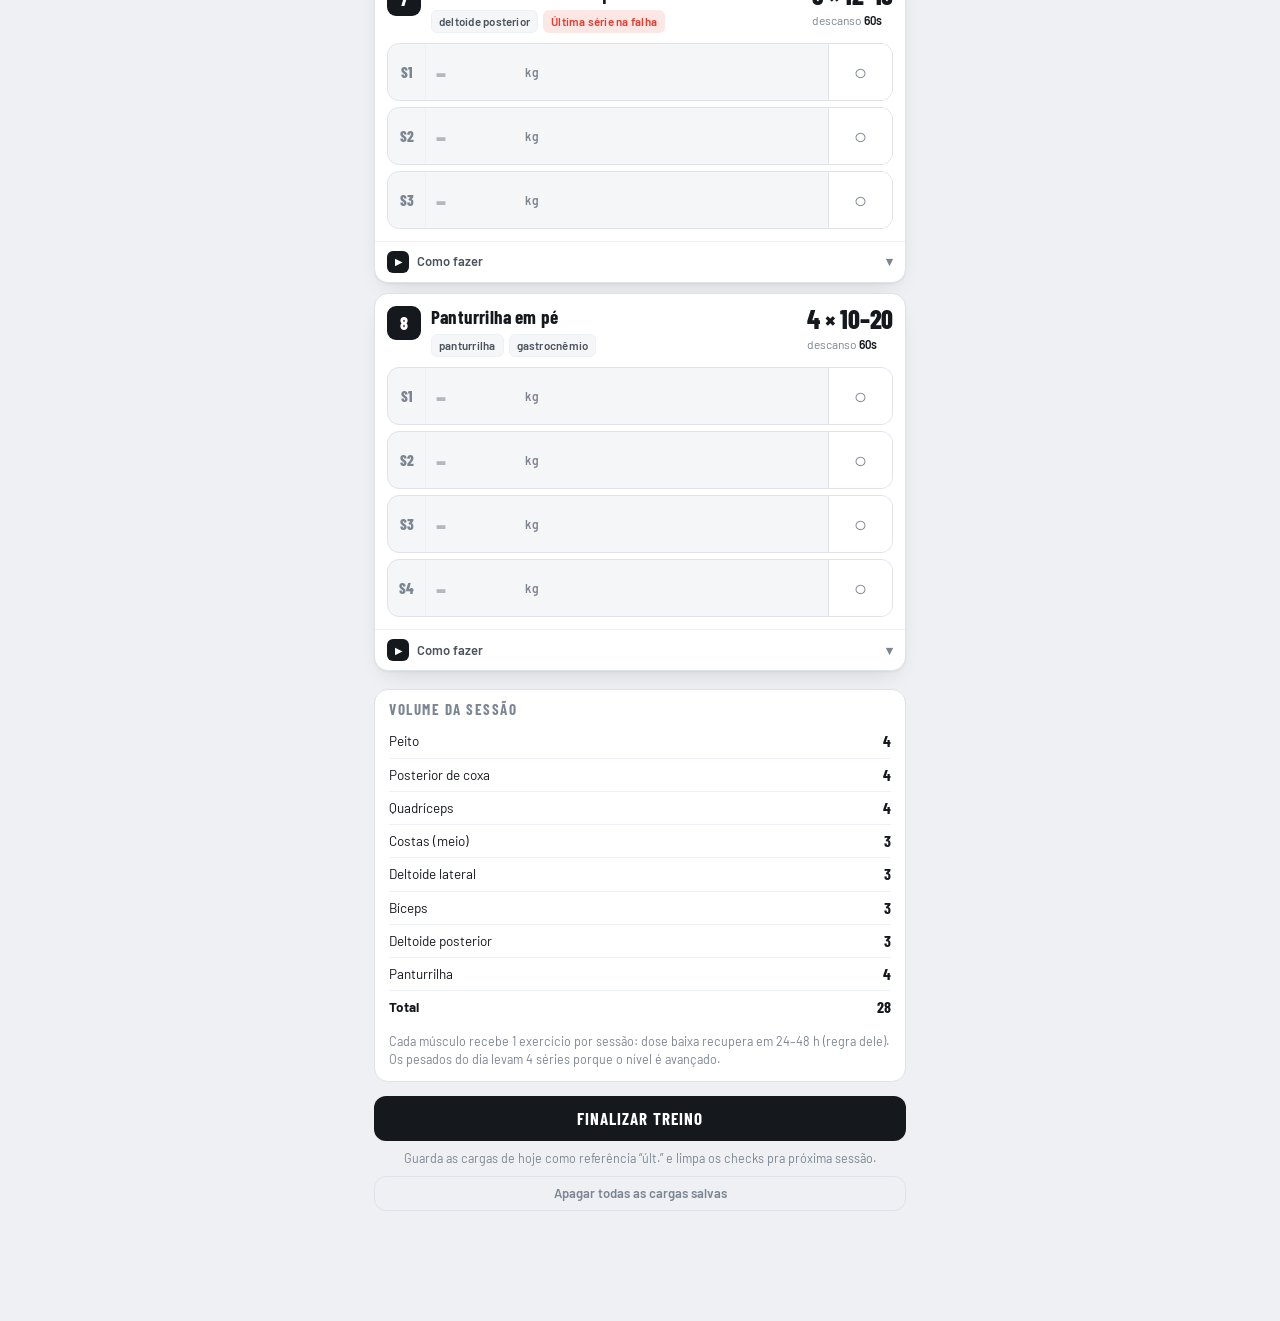
==== commit 39a5ebf2: "fullbody: caixa de cuidado sem rótulo duplicado Co-Authored-By: Claude Fable 5.1 <noreply@anthropic." ====
--- a/fullbody.html
+++ b/fullbody.html
@@ -188,6 +188,7 @@
 .vtog{align-self:start}
 .vtog button{height:30px;font-size:12.5px}
 .vpane{display:grid;gap:10px}
+.vpane[hidden]{display:none}
 </style>
 </head>
 <body>
@@ -405,7 +406,7 @@
     <div class="howbody">${vids}
       <ul class="cues">${ex.cues.map(c=>`<li>${c}</li>`).join('')}</ul>
       ${ex.tech?`<div class="techbox"><b>Intensidade:</b> ${ex.tech}</div>`:''}
-      ${ex.care?`<div class="carebox"><b>Ombro:</b> ${ex.care}</div>`:''}
+      ${ex.care?`<div class="carebox">${ex.care.replace(/^([^:]+):\s*/,'<b>$1:</b> ')}</div>`:''}
       <p class="why">${ex.why}</p>
     </div></details>`;
 }
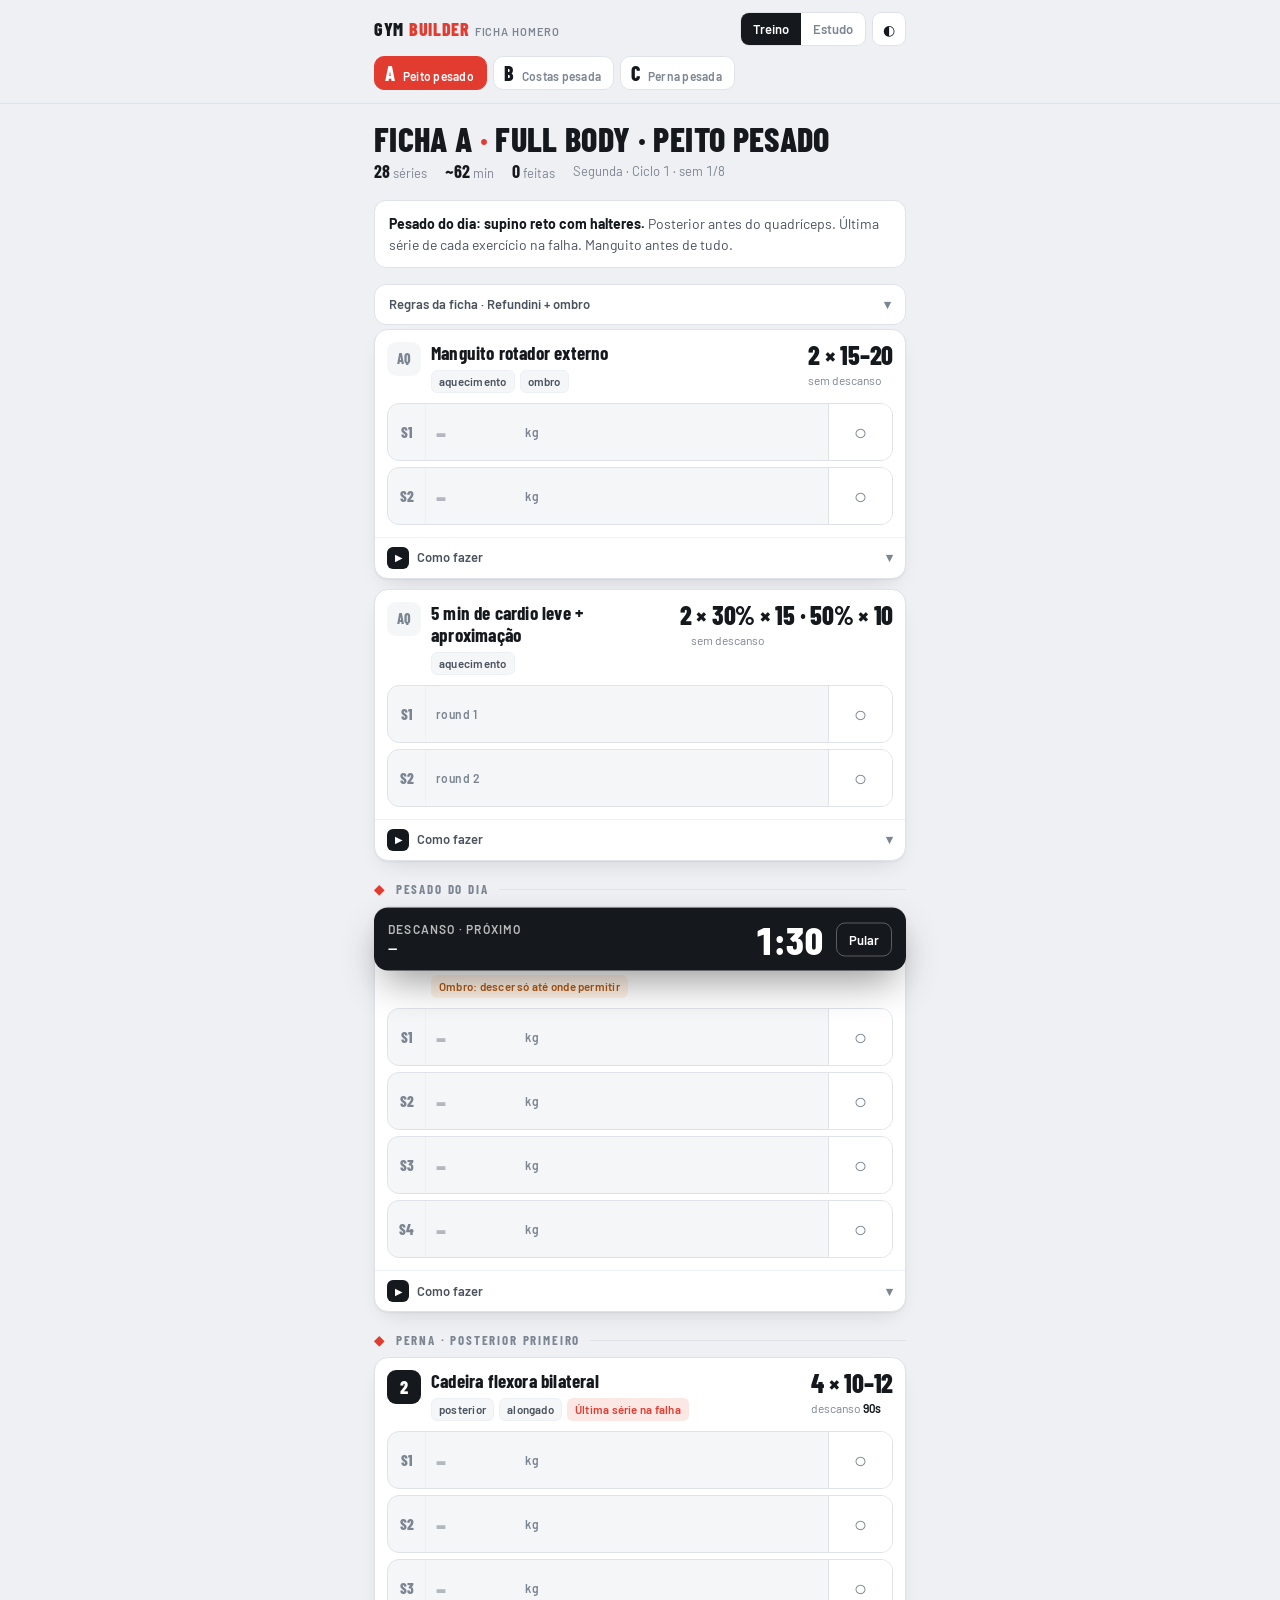
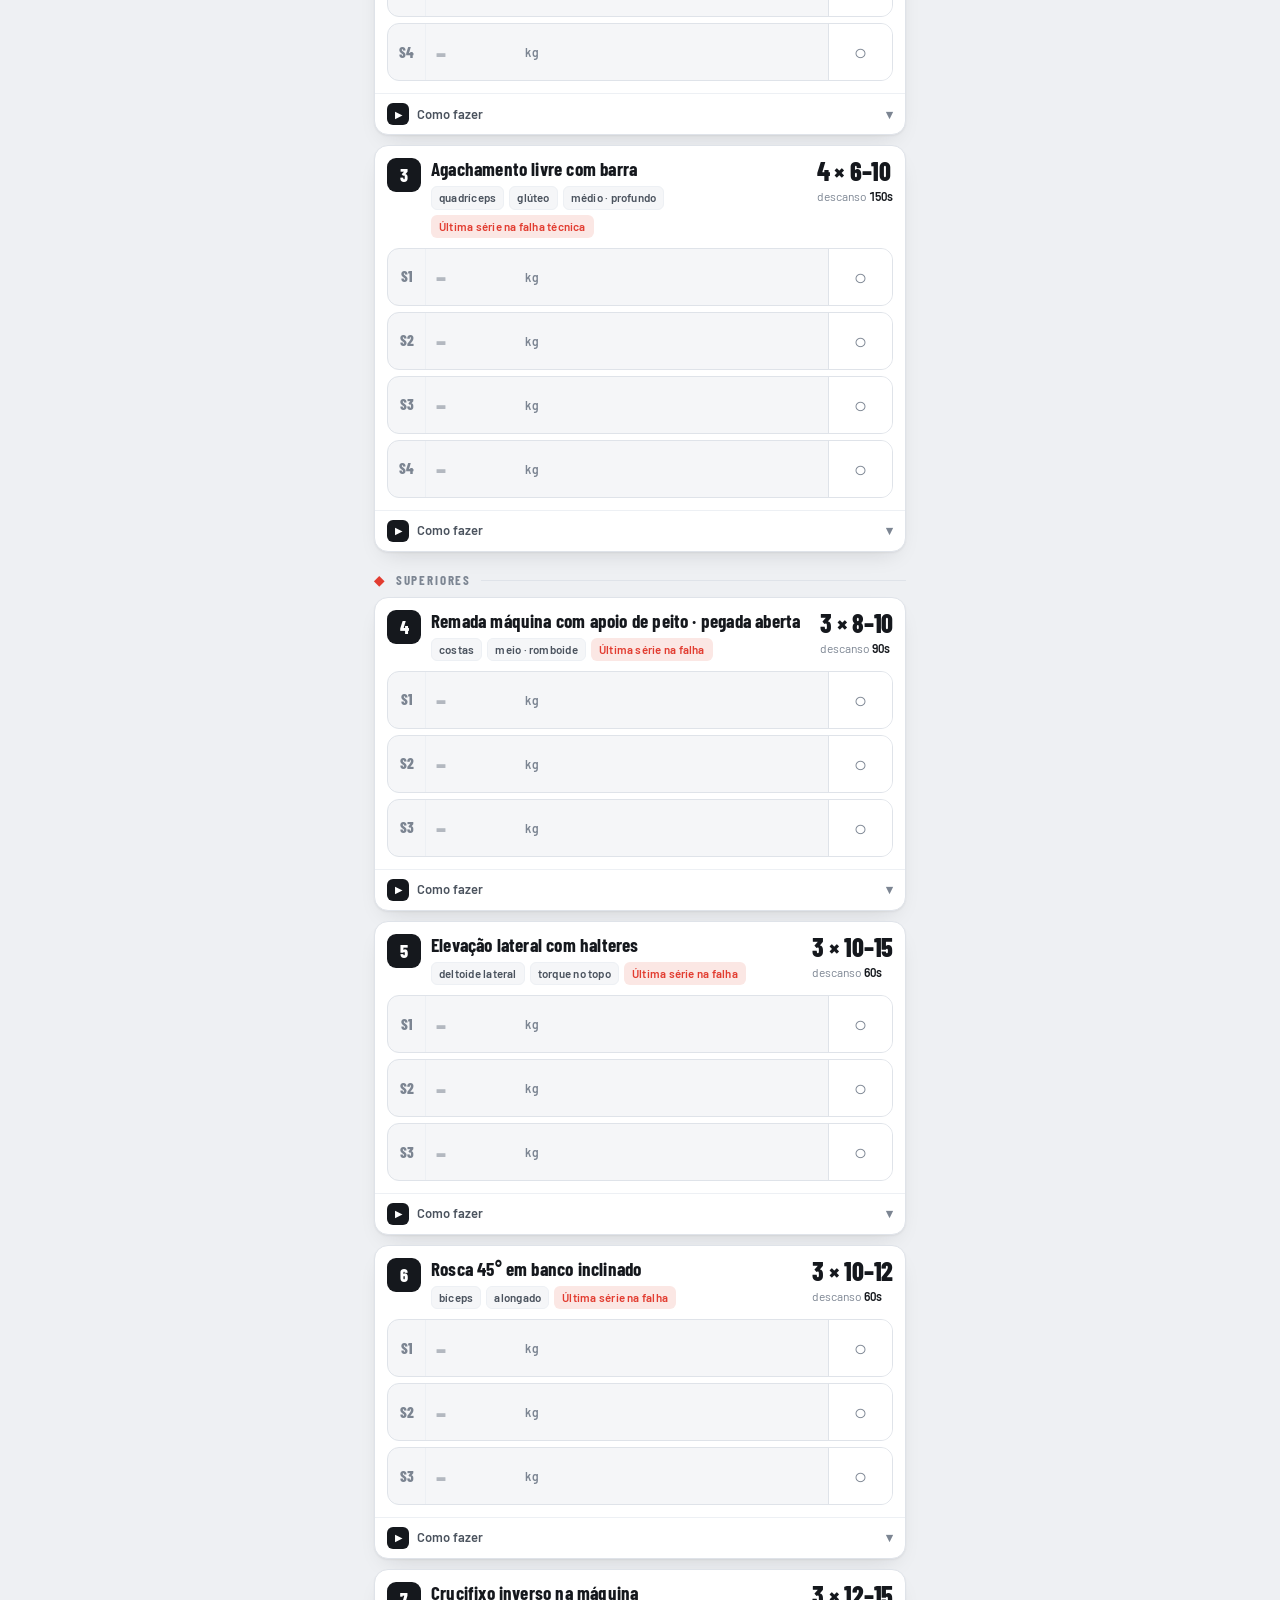
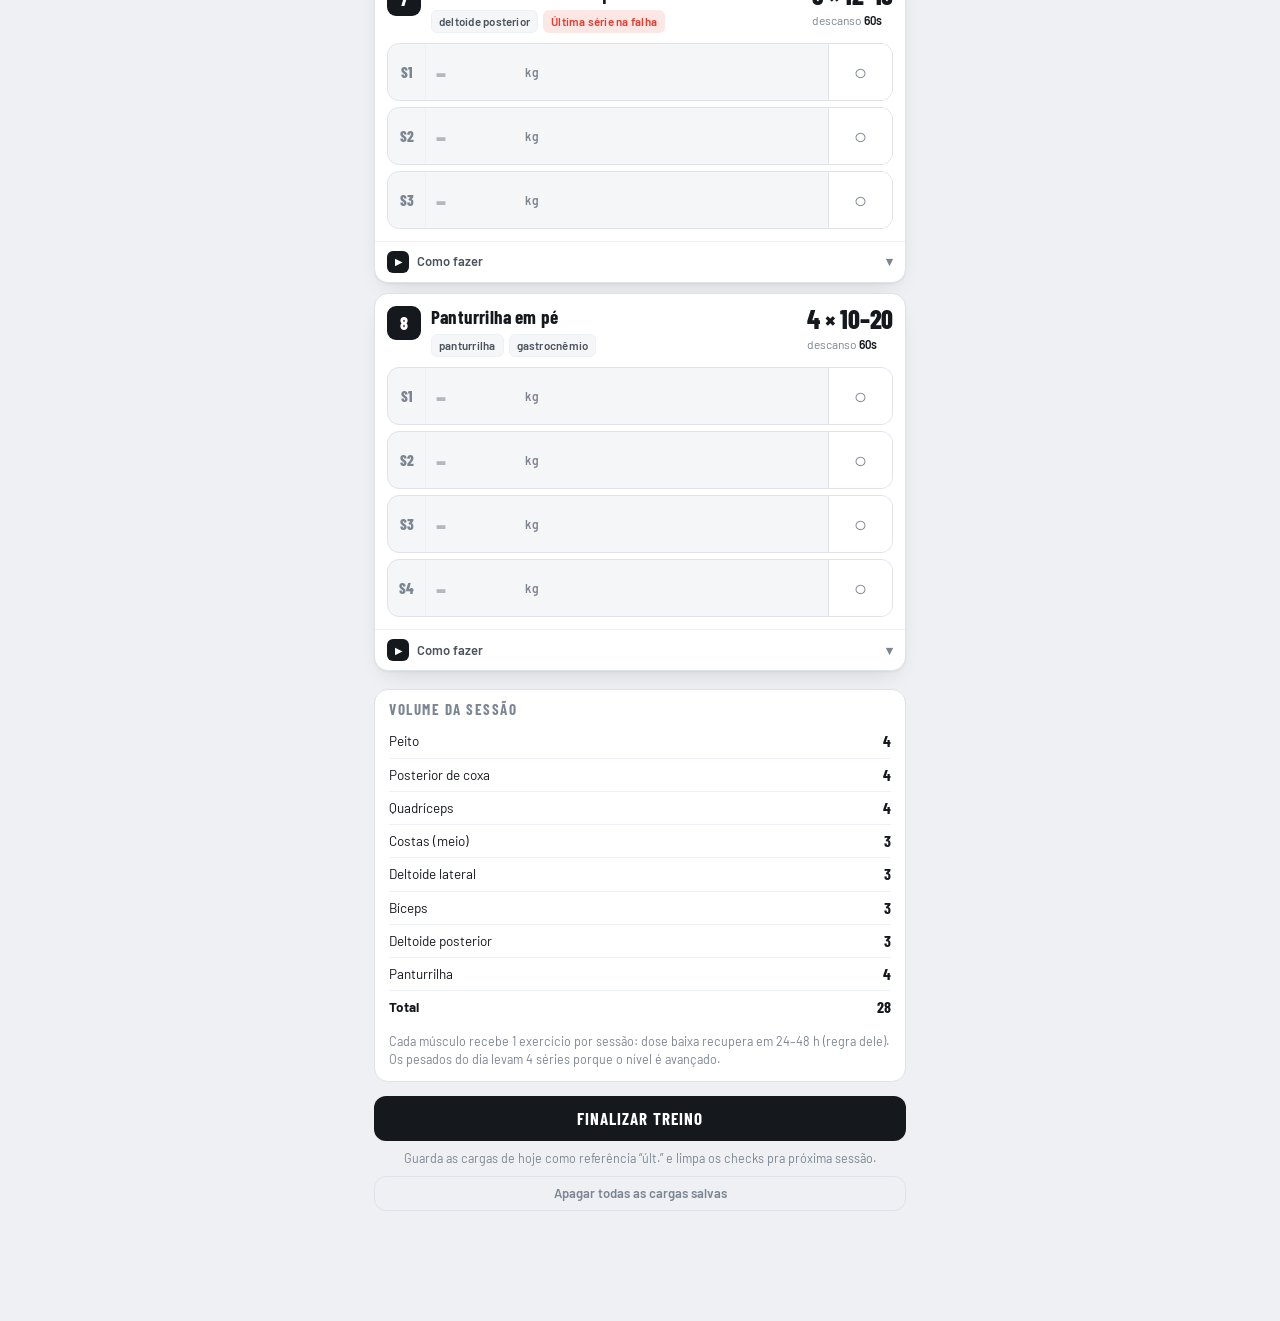
==== commit c688e2d0: "Ficha Homero: fullbody.html vira homero.html (antigo redireciona) Co-Authored-By: Claude Fable 5.1 <" ====
--- a/fullbody.html
+++ b/fullbody.html
@@ -1,543 +1 @@
-<!DOCTYPE html>
-<html lang="pt-BR">
-<head>
-<meta charset="utf-8">
-<meta name="viewport" content="width=device-width, initial-scale=1, viewport-fit=cover">
-<meta name="theme-color" content="#E23C30">
-<title>Gym Builder — Full Body 3x</title>
-<link rel="preconnect" href="https://fonts.googleapis.com">
-<link rel="stylesheet" href="https://fonts.googleapis.com/css2?family=Barlow+Condensed:wght@600;700;800&family=Barlow:wght@400;500;600;700&display=swap">
-<style>
-:root{
-  --accent:#E23C30; --accent-soft:#FBE7E4;
-  --ok:#1F9D6B; --ok-soft:#DFF3EA;
-  --warn:#B25A12; --warn-soft:#FFF2E6;
-  --bg:#EEF0F3; --surface:#FFFFFF; --surface-2:#F5F6F8; --line:#DFE3E9; --line-2:#EDF0F4;
-  --ink:#15181D; --ink-2:#4B535E; --mute:#7C8592;
-  --rail:#15181D; --rail-ink:#fff;
-  --shadow:0 1px 2px rgba(21,24,29,.05),0 10px 24px -12px rgba(21,24,29,.18);
-  --media:#1B1F26;
-  --display:'Barlow Condensed','Arial Narrow',Impact,sans-serif;
-  --body:'Barlow','Helvetica Neue',Arial,sans-serif;
-}
-@media (prefers-color-scheme:dark){
-  :root:not([data-theme="light"]){
-    --accent:#F0483B; --accent-soft:#3A1C19;
-    --ok:#3BC48A; --ok-soft:#173026;
-    --warn:#F0AD5E; --warn-soft:#2C2013;
-    --bg:#0E1013; --surface:#171A1F; --surface-2:#1E2228; --line:#2A2F37; --line-2:#22262D;
-    --ink:#EDEFF3; --ink-2:#B6BCC6; --mute:#7F8794;
-    --rail:#EDEFF3; --rail-ink:#0E1013;
-    --shadow:0 1px 2px rgba(0,0,0,.4),0 12px 28px -12px rgba(0,0,0,.6);
-    --media:#0A0C0F;
-  }
-}
-:root[data-theme="dark"]{
-  --accent:#F0483B; --accent-soft:#3A1C19;
-  --ok:#3BC48A; --ok-soft:#173026;
-  --warn:#F0AD5E; --warn-soft:#2C2013;
-  --bg:#0E1013; --surface:#171A1F; --surface-2:#1E2228; --line:#2A2F37; --line-2:#22262D;
-  --ink:#EDEFF3; --ink-2:#B6BCC6; --mute:#7F8794;
-  --rail:#EDEFF3; --rail-ink:#0E1013;
-  --shadow:0 1px 2px rgba(0,0,0,.4),0 12px 28px -12px rgba(0,0,0,.6);
-  --media:#0A0C0F;
-}
-*{box-sizing:border-box;-webkit-tap-highlight-color:transparent}
-body{margin:0;background:var(--bg);color:var(--ink);font:15px/1.5 var(--body);-webkit-font-smoothing:antialiased;padding-bottom:110px}
-button{font-family:inherit;cursor:pointer}
-button:focus-visible,input:focus-visible,[tabindex]:focus-visible{outline:2px solid var(--accent);outline-offset:2px}
-.wrap{max-width:560px;margin:0 auto;padding:0 14px}
-
-/* header */
-header{position:sticky;top:0;z-index:30;background:color-mix(in srgb,var(--bg) 88%,transparent);backdrop-filter:blur(12px) saturate(1.3);border-bottom:1px solid var(--line)}
-.top{display:flex;align-items:center;justify-content:space-between;padding:12px 0 8px}
-.brand{font:800 18px/1 var(--display);letter-spacing:.04em;text-transform:uppercase}
-.brand em{font-style:normal;color:var(--accent)}
-.tools{display:flex;gap:6px}
-.iconbtn{width:34px;height:34px;border-radius:9px;border:1px solid var(--line);background:var(--surface);color:var(--ink);display:grid;place-items:center;font-size:14px}
-.seg{display:inline-flex;border:1px solid var(--line);border-radius:9px;overflow:hidden;background:var(--surface)}
-.seg button{border:0;background:transparent;color:var(--mute);padding:0 12px;height:32px;font-weight:600;font-size:13px}
-.seg button[aria-pressed="true"]{background:var(--rail);color:var(--rail-ink)}
-.tabs{display:flex;gap:6px;overflow-x:auto;scrollbar-width:none;padding:2px 0 10px}
-.tabs::-webkit-scrollbar{display:none}
-.tab{flex:0 0 auto;border:1px solid var(--line);background:var(--surface);color:var(--mute);border-radius:10px;padding:6px 12px 6px 10px;display:flex;align-items:baseline;gap:8px}
-.tab b{font:800 20px/1 var(--display);color:var(--ink)}
-.tab small{font-size:12px;font-weight:600;letter-spacing:.02em}
-.tab[aria-selected="true"]{background:var(--accent);border-color:var(--accent);color:#fff}
-.tab[aria-selected="true"] b{color:#fff}
-.progress{height:3px;background:var(--line-2)}
-.progress i{display:block;height:100%;background:var(--ok);width:0;transition:width .3s}
-
-/* ficha head */
-.fhead{padding:18px 0 4px;display:grid;gap:6px}
-.fhead h1{margin:0;font:800 34px/1 var(--display);text-transform:uppercase;letter-spacing:.01em;text-wrap:balance}
-.fhead h1 span{color:var(--accent)}
-.stats{display:flex;flex-wrap:wrap;gap:6px 18px;color:var(--mute);font-size:13px;font-variant-numeric:tabular-nums}
-.stats b{color:var(--ink);font:700 18px/1 var(--display);margin-right:3px}
-.brief{background:var(--surface);border:1px solid var(--line);border-radius:12px;padding:12px 14px;font-size:14px;color:var(--ink-2);margin-top:10px}
-.brief strong{color:var(--ink)}
-.brief.warn{border-color:var(--warn);background:var(--warn-soft);color:var(--ink)}
-.brief.warn strong{color:var(--warn)}
-
-/* blocks */
-.block{margin:22px 0 10px;display:flex;align-items:center;gap:10px;font:700 13px/1 var(--display);letter-spacing:.14em;text-transform:uppercase;color:var(--mute)}
-.block:after{content:"";flex:1;height:1px;background:var(--line)}
-.block b{color:var(--accent)}
-
-/* exercise card */
-.ex{background:var(--surface);border:1px solid var(--line);border-radius:14px;box-shadow:var(--shadow);margin-bottom:10px;overflow:hidden;position:relative}
-.ex.done{border-color:var(--ok)}
-.ex.done .exhead{background:var(--ok-soft)}
-.exhead{display:grid;grid-template-columns:34px minmax(0,1fr) auto;gap:10px;align-items:start;padding:12px 12px 10px}
-.rail{width:34px;height:34px;border-radius:9px;background:var(--rail);color:var(--rail-ink);display:grid;place-items:center;font:800 18px/1 var(--display)}
-.rail.warm{background:var(--surface-2);color:var(--mute);font-size:14px}
-.title{min-width:0}
-.title h2{margin:0;font:700 19px/1.15 var(--display);letter-spacing:.01em}
-.title .sub{display:flex;flex-wrap:wrap;gap:5px;margin-top:6px}
-.chip{font-size:11.5px;font-weight:600;letter-spacing:.02em;padding:2px 7px;border-radius:6px;background:var(--surface-2);color:var(--ink-2);border:1px solid var(--line-2)}
-.chip.tech{background:var(--accent-soft);color:var(--accent);border-color:transparent}
-.chip.care{background:var(--warn-soft);color:var(--warn);border-color:transparent}
-.rx{text-align:right;font-variant-numeric:tabular-nums;white-space:nowrap;max-width:40%}
-.rx b{display:block;font:800 26px/1 var(--display);letter-spacing:-.01em}
-.rx small{display:block;color:var(--mute);font-size:12px;margin-top:3px}
-.rx small span{color:var(--ink);font-weight:600}
-
-/* superset rows */
-.row{display:grid;grid-template-columns:22px 1fr;gap:8px;align-items:start;padding:10px 12px;border-top:1px solid var(--line-2)}
-.row .l{font:800 14px/22px var(--display);color:var(--accent);text-align:center}
-.row .n{font-weight:600;font-size:14.5px;line-height:1.3}
-.row .n small{display:block;color:var(--mute);font-weight:500;font-size:12.5px;margin-top:1px}
-
-/* set logger */
-.sets{display:grid;gap:6px;padding:0 12px 12px}
-.row + .sets{padding-top:0}
-.set{display:grid;grid-template-columns:38px minmax(0,1fr) 64px;align-items:stretch;border:1px solid var(--line);border-radius:12px;background:var(--surface-2);height:58px;overflow:hidden}
-.set .s{display:grid;place-items:center;font:800 15px/1 var(--display);color:var(--mute);border-right:1px solid var(--line-2)}
-.set .kg{display:flex;align-items:center;gap:6px;padding:0 6px 0 10px;min-width:0}
-.set .kg input{border:0;background:transparent;width:3.2em;flex:0 0 auto;min-width:0;font:800 26px/1 var(--display);color:var(--ink);padding:0;font-variant-numeric:tabular-nums}
-.set .kg input::placeholder{color:var(--mute);opacity:.55}
-.set .kg .u{font-size:12px;font-weight:600;color:var(--mute);letter-spacing:.04em}
-.set .kg .last{margin-left:auto;font-size:11.5px;color:var(--mute);white-space:nowrap;font-variant-numeric:tabular-nums}
-.set .chk{border:0;border-left:1px solid var(--line);background:var(--surface);color:var(--mute);font-size:22px;display:grid;place-items:center;cursor:pointer;transition:background .15s,color .15s}
-.set .chk:active{transform:scale(.96)}
-.set.on{border-color:var(--ok);background:var(--ok-soft)}
-.set.on .s{color:var(--ok)}
-.set.on .kg input{color:var(--ok)}
-.set.on .chk{background:var(--ok);color:#fff;border-left-color:var(--ok)}
-
-/* how-to */
-.how{border-top:1px solid var(--line-2)}
-.how > summary{list-style:none;display:flex;align-items:center;gap:8px;padding:9px 12px;font-size:13px;font-weight:600;color:var(--ink-2);cursor:pointer;user-select:none}
-.how > summary::-webkit-details-marker{display:none}
-.how > summary .pl{width:22px;height:22px;border-radius:6px;background:var(--rail);color:var(--rail-ink);display:grid;place-items:center;font-size:9px}
-.how > summary .chev{margin-left:auto;color:var(--mute);transition:transform .2s}
-.how[open] > summary .chev{transform:rotate(180deg)}
-.howbody{padding:0 12px 12px;display:grid;gap:10px}
-.media{aspect-ratio:16/9;border-radius:10px;background:var(--media);position:relative;overflow:hidden;display:grid;place-items:center;color:#fff;cursor:pointer}
-.media img,.media iframe{position:absolute;inset:0;width:100%;height:100%;object-fit:cover;border:0}
-.media img{opacity:.85}
-.media .tag{position:absolute;left:10px;top:9px;font:700 11px/1 var(--display);letter-spacing:.1em;text-transform:uppercase;background:rgba(0,0,0,.45);padding:5px 8px;border-radius:5px;backdrop-filter:blur(4px)}
-.media .play{width:48px;height:48px;border-radius:50%;background:var(--accent);display:grid;place-items:center;position:relative;box-shadow:0 6px 18px rgba(226,60,48,.45)}
-.media .play:after{content:"";border-left:14px solid #fff;border-top:9px solid transparent;border-bottom:9px solid transparent;margin-left:4px}
-.media .name{position:absolute;bottom:9px;left:10px;right:10px;font:700 13px/1.2 var(--display);letter-spacing:.02em;text-shadow:0 1px 6px rgba(0,0,0,.8)}
-.cues{margin:0;padding:0;list-style:none;display:grid;gap:5px}
-.cues li{display:grid;grid-template-columns:18px 1fr;gap:6px;font-size:14px;color:var(--ink-2)}
-.cues li:before{content:"→";color:var(--accent);font-weight:700}
-.why{font-size:13px;color:var(--mute);border-left:2px solid var(--line);padding-left:10px;margin:0}
-.techbox{background:var(--accent-soft);color:var(--ink);border-radius:8px;padding:8px 10px;font-size:13.5px}
-.techbox b{color:var(--accent)}
-.carebox{background:var(--warn-soft);color:var(--ink);border-radius:8px;padding:8px 10px;font-size:13.5px}
-.carebox b{color:var(--warn)}
-body.study .how > summary .chev{display:none}
-
-/* summary + finish */
-.sum{background:var(--surface);border:1px solid var(--line);border-radius:14px;padding:12px 14px;margin-top:18px}
-.sum h3{margin:0 0 8px;font:700 15px/1 var(--display);letter-spacing:.1em;text-transform:uppercase;color:var(--mute)}
-.sum table{width:100%;border-collapse:collapse;font-size:13.5px;font-variant-numeric:tabular-nums}
-.sum td{padding:6px 0;border-top:1px solid var(--line-2)}
-.sum td:last-child{text-align:right;font:700 16px/1 var(--display)}
-.sum tr:first-child td{border-top:0}
-.sum .note{font-size:12.5px;color:var(--mute);margin:8px 0 0}
-.finish{margin:14px 0 0;display:grid;gap:8px}
-.finish button{border:0;border-radius:12px;padding:14px;font:700 17px/1 var(--display);letter-spacing:.06em;text-transform:uppercase;background:var(--rail);color:var(--rail-ink)}
-.finish p{margin:0;text-align:center;font-size:12.5px;color:var(--mute)}
-.finish .clear{background:transparent;border:1px solid var(--line);color:var(--mute);font:600 13px/1 var(--body);text-transform:none;letter-spacing:0;padding:10px}
-
-/* rest timer */
-.rest{position:fixed;left:0;right:0;bottom:0;z-index:40;transform:translateY(110%);transition:transform .25s;padding:0 14px}
-.rest.show{transform:none}
-.rest .in{max-width:532px;margin:0 auto 12px;padding:12px 14px;background:var(--rail);color:var(--rail-ink);border-radius:14px;display:grid;grid-template-columns:minmax(0,1fr) auto auto;align-items:center;gap:12px;box-shadow:0 18px 40px -10px rgba(0,0,0,.45)}
-.rest .lbl{font-size:12px;letter-spacing:.1em;text-transform:uppercase;opacity:.7;font-weight:600}
-.rest .next{font-weight:600;font-size:14px;white-space:nowrap;overflow:hidden;text-overflow:ellipsis}
-.rest .t{font:800 38px/1 var(--display);font-variant-numeric:tabular-nums;letter-spacing:-.01em}
-.rest button{border:1px solid color-mix(in srgb,var(--rail-ink) 30%,transparent);background:transparent;color:var(--rail-ink);border-radius:9px;padding:8px 12px;font-weight:600;font-size:13px}
-@media (prefers-reduced-motion:reduce){*{transition:none!important}}
-
-/* full body: rules card + video toggle */
-.rules{background:var(--surface);border:1px solid var(--line);border-radius:12px;margin-top:10px;overflow:hidden}
-.rules > summary{list-style:none;display:flex;align-items:center;gap:8px;padding:10px 14px;font-size:13px;font-weight:600;color:var(--ink-2);cursor:pointer;user-select:none}
-.rules > summary::-webkit-details-marker{display:none}
-.rules > summary .chev{margin-left:auto;color:var(--mute);transition:transform .2s}
-.rules[open] > summary .chev{transform:rotate(180deg)}
-.rules table{width:100%;border-collapse:collapse;font-size:13px}
-.rules td{padding:7px 14px;border-top:1px solid var(--line-2);vertical-align:top;color:var(--ink-2)}
-.rules td:first-child{font-weight:700;color:var(--ink);white-space:nowrap;width:1%}
-.rules td b{color:var(--ink)}
-.rules .foot{padding:10px 14px;font-size:12.5px;color:var(--mute);border-top:1px solid var(--line-2)}
-.rules .foot a{color:var(--accent)}
-.vtog{align-self:start}
-.vtog button{height:30px;font-size:12.5px}
-.vpane{display:grid;gap:10px}
-.vpane[hidden]{display:none}
-</style>
-</head>
-<body>
-<header>
-  <div class="wrap">
-    <div class="top">
-      <div class="brand">Gym <em>Builder</em> <small style="font:600 11px/1 var(--body);letter-spacing:.08em;color:var(--mute)">FULL BODY</small></div>
-      <div class="tools">
-        <div class="seg" role="group" aria-label="Modo">
-          <button id="mTreino" aria-pressed="true">Treino</button>
-          <button id="mEstudo" aria-pressed="false">Estudo</button>
-        </div>
-        <button class="iconbtn" id="theme" title="Tema">◐</button>
-      </div>
-    </div>
-    <div class="tabs" role="tablist" id="tabs"></div>
-  </div>
-  <div class="progress"><i id="bar"></i></div>
-</header>
-
-<main class="wrap" id="main"></main>
-
-<div class="rest" id="rest">
-  <div class="in">
-    <div><div class="lbl">Descanso · próximo</div><div class="next" id="restNext">—</div></div>
-    <div class="t" id="restT">1:30</div>
-    <button id="restSkip">Pular</button>
-  </div>
-</div>
-
-<script>
-/* ---------- dados das fichas ---------- */
-/* Full Body 3x/semana · avançado · base Laércio Refundini · ver docs/refundini/ */
-/* yt = vídeo de EXECUÇÃO (qualquer canal) · lr = Laércio COMENTANDO o exercício, com o segundo em que ele começa */
-const LR = { peito:"QAEr4jvDFD4", melhores7:"O-lc14USdHg", puxar:"Fj5tD6qgNDo", ombro:"Xq7SgSwiYeI", melhores3:"yLTyV6NGrrU", bicepsLargo:"zRBWM0MsViA",
-  posterior:"9DK3AyZWllg", agacho:"vPCsDfkMa3o", gluteo:"DfoqpAwabWY", extensora:"I_uBK4DDflU", legpress:"adPY6cd4h58", panturrilha:"emujvqD_Pq8",
-  lateralCabo:"wGsKrK0bhps", marteloCorda:"S0FvPUzOceY" };
-const EX = { manguito:"EcWRUlH63eg", supinoHalter:"tDxKGeY-hjQ", supinoHalterIncl:"F4Q1g2z8MWM", agacho:"DOU7aDli5a4", stiff:"4_O6alBQ4wY", legpress:"waAxlYvtCcI",
-  extensora:"el3oHblB5DM", cadFlexora:"Zss6E3VU6X0", flexoraPe:"asgd2_1k7Yw", hipThrust:"6sTO9ejM-Ew", stepDown:"3sRrVvxwaUw", remadaMaq:"QyvIEdEHzHc",
-  puxadaAlta:"mPmfwbc_svw", remadaUni:"xgYWtfMBRbc", lateralHalter:"W5hRdgwEoEA", lateralCabo:"sKPJdvVvHuI", lateralMaq:"E9nwq___qow", crucInverso:"5HDkxzxe400",
-  peckDeck:"FzCnfD0gOXo", rosca45:"ioML_NZH16M", testaPolia:"RE-MNWQOcSY", tricepsCorda:"KhK5HWJfsrQ", marteloCorda:"pHfjOl6JUSg", pantPe:"of5Z7yj-HqY",
-  pantSentada:"1NBoneuGtQo", pranchaLat:"2NjO5KrlVEM" };
-
-const AQ_MANGUITO = {warm:true, name:"Manguito rotador externo", tags:["aquecimento","ombro"], sets:2, reps:"15–20", rest:0, yt:EX.manguito,
-  cues:["Cotovelo a 90° colado ao corpo, elástico ou halter leve","Só acordar o manguito: longe da fadiga","Sem descanso entre lados"],
-  why:"Obrigatório com histórico de lesão no ombro. Refundini: aquecer o manguito sem fatigar, senão o deltoide anterior rouba o peito."};
-const AQ_GERAL = {warm:true, name:"5 min de cardio leve + aproximação", tags:["aquecimento"], sets:2, reps:"30% × 15 · 50% × 10", rest:0, u:"round",
-  cues:["5 min de elíptico ou bike com braços","No 1º exercício do dia: 30% da carga × 15 reps, depois 50% × 10","Longe da falha, é só acordar o padrão"],
-  why:"Aquecimento específico que ele prescreve antes de todo exercício pesado."};
-
-const RULES = `<details class="rules" id="rules">
-  <summary>Regras da ficha · Refundini + ombro<span class="chev">▾</span></summary>
-  <table>
-    <tr><td>Intensidade</td><td>Séries iniciais param a 1–2 reps da falha. <b>A última série de cada exercício vai até a falha</b>, técnica limpa. Em agachamento e stiff, falha é “técnica quebrou”, não desabar. Forçadas: só na última série do último exercício do dia, se quiser.</td></tr>
-    <tr><td>Ombro</td><td><b>Nada acima da cabeça com carga</b> (sem desenvolvimento). Halteres no lugar de barra nos presses. Descer só até o ombro permitir. Doeu → encurta amplitude ou troca pra máquina/cross. Anterior fica com o trabalho indireto dos presses (regra dele: anterior já trabalha em peito).</td></tr>
-    <tr><td>Reps</td><td>Faixa é guia. Pesado 6–10 · intermediário 8–12 · isoladores 10–15 · panturrilha 10–20. Fechou o topo em todas as séries → sobe carga na próxima.</td></tr>
-    <tr><td>Descanso</td><td>Pesado 2–3 min · perna com carga 2 min · intermediário 1m30 · isolador 1 min. FC ainda alta? Espera mais.</td></tr>
-    <tr><td>Cadência</td><td>1:1 controlada, “conduza o peso”. Nunca deixa o peso encaixar: não fecha até relaxar, não desce a lateral até a coxa, não trava o cotovelo.</td></tr>
-    <tr><td>Ordem</td><td>Pesado do dia primeiro. Posterior de coxa antes do quadríceps (exceto na B, onde quadríceps é o pesado). Isoladores no fim.</td></tr>
-    <tr><td>Ciclo</td><td>Sem 1–2: RIR 1–2 em tudo, aprender cargas. Sem 3–4: falha na última série. Sem 5–7: +1 série em lateral, bíceps, tríceps e deltoide posterior. Sem 8: regenerativa (metade das séries, −10% carga).</td></tr>
-  </table>
-  <div class="foot">Volume semanal: peito 12 · quadríceps 11 · posterior 11 · costas 10 · lateral 9 · glúteo 7 · bíceps 6 · tríceps 6 · panturrilha 8. Método e fontes: <a href="https://github.com/leoborja/gym-fichas/blob/main/docs/refundini/METODO.md">METODO.md</a> · <a href="https://github.com/leoborja/gym-fichas/blob/main/docs/refundini/FICHA-FULLBODY-3x.md">FICHA-FULLBODY-3x.md</a></div>
-</details>`;
-
-const FICHAS = {
-  a:{tab:"Peito pesado", title:"Full Body · peito pesado", sub:"Segunda", sets:28, min:62, cycle:"Ciclo 1 · sem 1/8",
-    brief:"<strong>Pesado do dia: supino reto com halteres.</strong> Posterior antes do quadríceps. Última série de cada exercício na falha. Manguito antes de tudo.",
-    items:[
-      AQ_MANGUITO, AQ_GERAL,
-      {block:"Pesado do dia"},
-      {n:1, name:"Supino reto com halteres", tags:["peito","médio"], tech:"Última série na falha", care:"Ombro: descer só até onde permitir", sets:4, reps:"6–10", rest:150, yt:EX.supinoHalter, lr:{yt:LR.melhores7, start:47},
-       cues:["Escápulas fechadas, pés firmes, halteres na linha do peito","Descer até o ombro “avisar”, nunca além; cotovelo um pouco mais perto do corpo se incomodar","Subir sem bater os halteres no topo: o peito não relaxa","Séries 1–3 a 1–2 reps da falha; a 4ª até a falha"],
-       why:"Nº 1 da lista dele de peito e o substituto declarado do supino com barra: mais amplitude, encurta mais, conforto articular. Com ombro lesionado, o halter deixa você ajustar o ângulo do cotovelo."},
-      {block:"Perna · posterior primeiro"},
-      {n:2, name:"Cadeira flexora bilateral", tags:["posterior","alongado"], tech:"Última série na falha", sets:4, reps:"10–12", rest:90, yt:EX.cadFlexora, lr:{yt:LR.posterior, start:115},
-       cues:["Ponta do pé puxada pra cima","Alongar bem no topo, controlar a volta em 1:1","Não deixar o quadril sair do banco"],
-       why:"Pra ele a cadeira flexora ganha da mesa flexora em hipertrofia porque trabalha o posterior alongado. Posterior vem antes do quadríceps e com o mesmo volume."},
-      {n:3, name:"Agachamento livre com barra", tags:["quadríceps","glúteo","médio · profundo"], tech:"Última série na falha técnica", sets:4, reps:"6–10", rest:150, yt:EX.agacho, lr:{yt:LR.agacho, start:15},
-       cues:["Pés na posição natural do salto, joelho apontando pro pé","Barra nos trapézios, cotovelos pro chão, peso na sola inteira","Descer o máximo sem arredondar a lombar; joelho pode passar a ponta do pé","Subir quadril e tronco juntos, leve flexão no topo"],
-       why:"O exercício de quadríceps que ele mais defende. Tronco estável → mais carga → mais hipertrofia. Amplitude máxima sem comprometer a lombar."},
-      {block:"Superiores"},
-      {n:4, name:"Remada máquina com apoio de peito · pegada aberta", tags:["costas","meio · romboide"], tech:"Última série na falha", sets:3, reps:"8–10", rest:90, yt:EX.remadaMaq, lr:{yt:LR.puxar, start:257},
-       cues:["Peito apoiado, pegada pronada e aberta","Cotovelo pra trás e pra fora, apertar a escápula 1s","Subir o peito no fim da remada"],
-       why:"O exercício de “profundidade” das costas no treino de puxar dele: meio das costas, senão fica largo sem espessura. Com apoio, a lombar sai da equação."},
-      {n:5, name:"Elevação lateral com halteres", tags:["deltoide lateral","torque no topo"], tech:"Última série na falha", sets:3, reps:"10–15", rest:60, yt:EX.lateralHalter, lr:{yt:LR.ombro, start:127},
-       cues:["Subir até a linha do ombro, sem balançar o corpo","Não descer até a coxa: mantém tensão embaixo","Mindinho levemente pra cima; se o ombro reclamar, tronco um pouco à frente"],
-       why:"Lateral é a prioridade nº 1 de ombro pra ele, porque não trabalha em peito nem em costas. Sem desenvolvimento na ficha, é aqui que o ombro cresce."},
-      {n:6, name:"Rosca 45° em banco inclinado", tags:["bíceps","alongado"], tech:"Última série na falha", sets:3, reps:"10–12", rest:60, yt:EX.rosca45, lr:{yt:LR.melhores3, start:236},
-       cues:["Banco a 45°, braço bem pra trás pra alongar","Cotovelo parado, não vem à frente","Se o ombro reclamar, sobe um pouco o banco"],
-       why:"A rosca que ele mais elogia: “melhor segundo a ciência”, pelo alongamento. Único estudo que ele cita no lote: 45° > Scott."},
-      {n:7, name:"Crucifixo inverso na máquina", tags:["deltoide posterior"], tech:"Última série na falha", sets:3, reps:"12–15", rest:60, yt:EX.crucInverso, lr:{yt:LR.ombro, start:71},
-       cues:["Apoiar só o abdômen, não o peito","Não arquear as costas, senão o dorsal entra","Abrir até a linha do ombro, controlar a volta"],
-       why:"Ele fecha o dia de ombro e o de costas com posterior em máquina: alavanca constante, isola sem o dorsal roubar. Posterior forte também estabiliza o ombro."},
-      {n:8, name:"Panturrilha em pé", tags:["panturrilha","gastrocnêmio"], sets:4, reps:"10–20", rest:60, yt:EX.pantPe, lr:{yt:LR.panturrilha},
-       cues:["Alongar bem embaixo, 1s de contração no topo","Controlada, sem quicar","Unilateral quando ficar fácil"],
-       why:"Refundini: 4 séries de 10–20 controladas, não precisa de reps altíssimas."}
-    ],
-    volume:[["Peito",4],["Posterior de coxa",4],["Quadríceps",4],["Costas (meio)",3],["Deltoide lateral",3],["Bíceps",3],["Deltoide posterior",3],["Panturrilha",4],["Total",28]],
-    note:"Cada músculo recebe 1 exercício por sessão: dose baixa recupera em 24–48 h (regra dele). Os pesados do dia levam 4 séries porque o nível é avançado."},
-
-  b:{tab:"Costas pesada", title:"Full Body · costas pesada", sub:"Quarta", sets:29, min:62, cycle:"Ciclo 1 · sem 1/8",
-    brief:"<strong>Pesado do dia: puxada alta.</strong> Stiff antes do leg press. Peito hoje é pico de contração no crucifixo máquina. Tríceps na polia deitado, nada acima da cabeça.",
-    items:[
-      AQ_MANGUITO, AQ_GERAL,
-      {block:"Pesado do dia"},
-      {n:1, name:"Puxada alta pronada", tags:["costas","médio · pesado"], tech:"Última série na falha", sets:4, reps:"6–10", rest:150, yt:EX.puxadaAlta, lr:{yt:LR.puxar, start:41},
-       cues:["Cotovelos pra baixo, subir o peito no fim da puxada","Controlar a subida, não soltar","Pegada um pouco mais aberta que o ombro"],
-       why:"Ele abre o treino de puxar com puxada alta pesada em 6–10 reps: tensão mecânica no dorsal em comprimento médio."},
-      {block:"Perna · posterior primeiro"},
-      {n:2, name:"Stiff com barra", tags:["posterior","glúteo","alongado máximo"], tech:"Última série na falha técnica", sets:4, reps:"8–10", rest:120, yt:EX.stiff, lr:{yt:LR.posterior, start:118},
-       cues:["Joelho quase estendido, quadril vai pra trás","Descer até sentir o posterior alongar, lombar neutra o tempo todo","Barra rente às pernas, subir contraindo glúteo"],
-       why:"Stiff é o exercício de posterior alongado que ele cita ao lado da cadeira flexora. “Quanto mais alonga, mais hipertrofia.”"},
-      {n:3, name:"Leg press 45°", tags:["quadríceps","alongado"], tech:"Última série na falha", sets:4, reps:"8–12", rest:120, yt:EX.legpress, lr:{yt:LR.legpress},
-       cues:["Pés na largura do agachamento, apoiados por inteiro","Descer o máximo sem o quadril sair do banco","Não travar o joelho no topo"],
-       why:"Segundo estímulo pesado de quadríceps da semana, em alongamento e com o tronco estável. Ele tem vídeo só sobre a execução."},
-      {block:"Superiores"},
-      {n:4, name:"Crucifixo na máquina (peck deck)", tags:["peito","encurtado · pico"], tech:"Última série na falha", sets:4, reps:"10–12", rest:90, yt:EX.peckDeck, lr:{yt:LR.peito, start:83},
-       cues:["Apertar mão contra mão no fim, 1s","Não relaxar no topo: o peso nunca “encaixa”","Abrir só até onde o ombro permitir"],
-       why:"“O melhor exercício de peito” pra ele: alavanca constante, alonga e encurta muito, impossível perder tensão. Amplitude de abertura é você quem manda."},
-      {n:5, name:"Elevação lateral no cabo baixo · diagonal", tags:["deltoide lateral","torque no início"], tech:"Última série na falha", sets:3, reps:"12–15", rest:60, yt:EX.lateralCabo, lr:{yt:LR.lateralCabo},
-       cues:["Cabo passando por trás do corpo, subir em diagonal","Tensão desde o início do movimento","Não descer até relaxar"],
-       why:"Segunda faixa de torque do lateral (início do movimento), que o halter não cobre. Ele monta lateral em 3 exercícios por isso."},
-      {n:6, name:"Tríceps testa na polia · deitado", tags:["tríceps","cabeça longa"], tech:"Última série na falha", care:"Ombro: no lugar do francês acima da cabeça", sets:3, reps:"10–12", rest:60, yt:EX.testaPolia, lr:{yt:LR.melhores3, start:364},
-       cues:["Deitado no banco, polia baixa atrás da cabeça, barra ou corda","Cotovelo apontando pro teto, descer atrás da testa","Estender sem travar"],
-       why:"Ele troca o testa com barra livre pela polia (“barra livre machuca o cotovelo”). Aqui também substitui o francês, que exigiria o braço acima da cabeça."},
-      {n:7, name:"Panturrilha sentada", tags:["panturrilha","sóleo"], sets:4, reps:"10–15", rest:60, yt:EX.pantSentada, lr:{yt:LR.panturrilha},
-       cues:["Alongar bem embaixo, 1s no topo","Controlada"],
-       why:"Sentada pega o sóleo, que a em pé não pega. Fecha 8 séries de panturrilha na semana."},
-      {n:8, name:"Core · Prancha lateral ou canivete", tags:["core"], sets:3, reps:"45s ou 15", rest:45, yt:EX.pranchaLat, u:"corpo",
-       cues:["Prancha lateral: quadril alto, corpo em linha, alternar os lados","Canivete: pernas e tronco sobem juntos, sem impulso"],
-       why:"Não vem do Refundini (ele quase não fala de abdômen). Opcional."}
-    ],
-    volume:[["Costas",4],["Posterior de coxa",4],["Quadríceps",4],["Peito",4],["Deltoide lateral",3],["Tríceps",3],["Panturrilha",4],["Core",3],["Total",29]],
-    note:"Stiff e leg press em sequência: posterior alongado antes, quadríceps alongado depois. Sem nada acima da cabeça nesta sessão."},
-
-  c:{tab:"Perna pesada", title:"Full Body · perna pesada", sub:"Sexta", sets:29, min:62, cycle:"Ciclo 1 · sem 1/8",
-    brief:"<strong>Pesado do dia: glúteo e posterior.</strong> Hip thrust e step-down, os 2 exercícios de glúteo que ele endossa. Peito superior a 30° com halteres, remada “do Lalá”, lateral na máquina fecha 9 séries na semana.",
-    items:[
-      AQ_MANGUITO, AQ_GERAL,
-      {block:"Pesado do dia · glúteo e posterior"},
-      {n:1, name:"Elevação pélvica com barra (hip thrust)", tags:["glúteo","encurtado"], tech:"Última série na falha", sets:4, reps:"8–12", rest:120, yt:EX.hipThrust, lr:{yt:LR.gluteo, start:39},
-       cues:["Costas apoiadas no banco na altura da escápula","Empurrar com o calcanhar, contrair o glúteo 2s no topo","Queixo recolhido, costela pra baixo, sem hiperestender a lombar"],
-       why:"Um dos 2 exercícios de glúteo que ele endossa (react ao Bret Contreras): o de posição encurtada. Hip thrust convencional antes de variar."},
-      {n:2, name:"Step-down no caixote", tags:["glúteo","alongado"], tech:"Última série na falha", sets:3, reps:"10–12 cada", rest:90, yt:EX.stepDown, lr:{yt:LR.gluteo, start:271},
-       cues:["Em pé no caixote, uma perna no ar, descer o pé livre até quase tocar o chão","Tronco inclinado à frente, joelho da perna de apoio segue o pé","Halter na mão oposta à perna de apoio"],
-       why:"O outro exercício de glúteo endossado: o de posição alongada, glúteo inferior. Ele condena agachamento e terra como exercício PRINCIPAL de glúteo."},
-      {n:3, name:"Flexora em pé unilateral", tags:["posterior","médio"], tech:"Última série na falha", sets:3, reps:"10–12 cada", rest:90, yt:EX.flexoraPe, lr:{yt:LR.posterior, start:560},
-       cues:["Quadril encaixado, tronco parado","Subir 1s, descer 2s controlando"],
-       why:"Fecha os 3 comprimentos do posterior na semana: alongado (cadeira, stiff) e médio (em pé). Ele: posterior é “delicado”, técnica antes de carga."},
-      {n:4, name:"Cadeira extensora", tags:["quadríceps","encurtado"], tech:"Última série na falha", sets:3, reps:"12–15", rest:60, yt:EX.extensora, lr:{yt:LR.extensora},
-       cues:["Subir 1s, segurar 1s no topo, descer 2s","Costas apoiadas, quadril fixo","Não travar com impulso"],
-       why:"Terceiro estímulo de quadríceps, em posição encurtada (pico). Ele tem vídeo só sobre a extensora."},
-      {block:"Superiores"},
-      {n:5, name:"Supino inclinado 30° com halteres", tags:["peito superior","médio"], tech:"Última série na falha", care:"Ombro: descer só até onde permitir", sets:4, reps:"8–10", rest:120, yt:EX.supinoHalterIncl, lr:{yt:LR.peito, start:381},
-       cues:["Banco a 30°, não 45°","Halteres na linha do peito alto, cotovelo um pouco fechado","Descer até o ombro permitir, subir sem bater os halteres"],
-       why:"Único exercício de peitoral superior que ele prescreve: “30° > 45°”. Halteres pra poder ajustar o ângulo do cotovelo ao ombro."},
-      {n:6, name:"Remada unilateral na polia baixa · “do Lalá”", tags:["costas","dorsal · encurtado"], tech:"Última série na falha", sets:3, reps:"10–12 cada", rest:90, yt:EX.remadaUni, lr:{yt:LR.puxar, start:121},
-       cues:["Puxar a mão em direção ao quadril, não ao peito","Cotovelo perto do corpo, tronco parado","Alongar bem no início, sem girar o tronco"],
-       why:"A remada que ele chama de “do Lalá”: a mão indo ao quadril encurta a dorsal e tira bíceps e trapézio da jogada."},
-      {n:7, name:"Elevação lateral na máquina", tags:["deltoide lateral","torque constante"], tech:"Última série na falha", sets:3, reps:"12–15", rest:60, yt:EX.lateralMaq, lr:{yt:LR.ombro, start:84},
-       cues:["Cotovelo na almofada, subir até a linha do ombro","Não deixar o braço cair até relaxar","Postura encaixada"],
-       why:"“A melhor de todas” pra ele: vetor circular, torque constante. Fecha 9 séries de lateral na semana em 3 faixas."},
-      {n:8, name:"Superset · Tríceps corda + Rosca martelo corda", tags:["tríceps","braquiorradial"], tech:"Última série na falha", sets:3, reps:"12–15 + 10–12", rest:60,
-       parts:[
-         {l:"A", name:"Tríceps corda na polia alta", sub:"Encurtado · abrir as mãos embaixo", yt:EX.tricepsCorda, lr:{yt:LR.melhores3, start:348}},
-         {l:"B", name:"Rosca martelo com corda na polia baixa", sub:"Braquiorradial · mão “pra fora” no fim", yt:EX.marteloCorda, lr:{yt:LR.marteloCorda}}
-       ],
-       cues:["Corda no lugar da barra nos dois (troca explícita dele)","Tríceps: cotovelo parado, abrir as mãos no fim","Martelo: cotovelo colado, girar a mão pra fora no topo"],
-       why:"Corda em vez de barra no pulley é troca dele. Martelo com corda ataca o braquiorradial, o “bíceps largo”."}
-    ],
-    volume:[["Glúteo",7],["Posterior de coxa",3],["Quadríceps",3],["Peito superior",4],["Costas (dorsal)",3],["Deltoide lateral",3],["Tríceps + bíceps",6],["Total",29]],
-    note:"Semana fecha com peito 12, quadríceps 11, posterior 11, costas 10, lateral 9. Ciclo 2: trocar variantes (“o melhor treino é o que você ainda não fez”)."}
-};
-
-/* ---------- storage ---------- */
-const store = k => { try { return localStorage.getItem('fb_'+k); } catch(e){ return null; } };
-const save = (k,v) => { try { localStorage.setItem('fb_'+k, v); } catch(e){} };
-const drop = k => { try { localStorage.removeItem('fb_'+k); } catch(e){} };
-const UNITS = {kg:"kg", reps:"reps", seg:"seg", corpo:"corpo", round:"round"};
-
-/* ---------- render ---------- */
-let current = 'a';
-const main = document.getElementById('main'), tabsEl = document.getElementById('tabs');
-
-function setBox(key, i, unit){
-  const on = store(key+'|done'+i)==='1';
-  const val = store(key+'|kg'+i) ?? '';
-  const last = store(key+'|prev'+i);
-  const u = UNITS[unit||'kg'];
-  const noInput = unit==='corpo' || unit==='round';
-  return `<div class="set ${on?'on':''}" data-key="${key}" data-i="${i}">
-    <div class="s">S${i+1}</div>
-    <div class="kg">${noInput ? `<span class="u">${unit==='corpo'?'peso do corpo':'round '+(i+1)}</span>` :
-      `<input inputmode="decimal" placeholder="${last??'–'}" value="${val}" aria-label="Carga série ${i+1}"><span class="u">${u}</span>${last?`<span class="last">últ. ${last}</span>`:''}`}</div>
-    <button class="chk" type="button" aria-pressed="${on}" aria-label="Série ${i+1} feita">${on?'✓':'○'}</button></div>`;
-}
-function media(yt, name, start, label){
-  const st = start ? `${Math.floor(start/60)}:${String(start%60).padStart(2,'0')}` : '';
-  return `<div class="media" data-yt="${yt}" data-start="${start||0}" role="button" tabindex="0" aria-label="Ver vídeo: ${name}">
-    <img src="https://i.ytimg.com/vi/${yt}/hqdefault.jpg" alt="" loading="lazy" onerror="this.remove()">
-    <span class="tag">${label||'Vídeo'}${st?' · '+st:''}</span><span class="play"></span><span class="name">${name}</span></div>`;
-}
-function videos(ex){
-  const items = ex.parts || [ex];
-  const exec = items.map(p=>p.yt?media(p.yt,p.name,0,'Execução'):'').join('');
-  const hasLR = items.some(p=>p.lr);
-  if(!hasLR) return exec;
-  const lr = items.map(p=>p.lr?media(p.lr.yt,'Laércio sobre: '+p.name,p.lr.start,'Laércio'):'').join('');
-  return `<div class="seg vtog" role="group" aria-label="Vídeo"><button type="button" aria-pressed="true" data-v="0">Execução</button><button type="button" aria-pressed="false" data-v="1">Laércio explica</button></div>
-    <div class="vpane" data-v="0">${exec}</div><div class="vpane" data-v="1" hidden>${lr}</div>`;
-}
-function howBlock(ex){
-  const vids = videos(ex);
-  return `<details class="how" ${document.body.classList.contains('study')?'open':''}><summary><span class="pl">▶</span>Como fazer<span class="chev">▾</span></summary>
-    <div class="howbody">${vids}
-      <ul class="cues">${ex.cues.map(c=>`<li>${c}</li>`).join('')}</ul>
-      ${ex.tech?`<div class="techbox"><b>Intensidade:</b> ${ex.tech}</div>`:''}
-      ${ex.care?`<div class="carebox">${ex.care.replace(/^([^:]+):\s*/,'<b>$1:</b> ')}</div>`:''}
-      <p class="why">${ex.why}</p>
-    </div></details>`;
-}
-function renderTabs(){
-  tabsEl.innerHTML = Object.entries(FICHAS).map(([id,f])=>
-    `<button class="tab" role="tab" data-f="${id}" aria-selected="${id===current}"><b>${id.toUpperCase()}</b><small>${f.tab}</small></button>`).join('');
-  tabsEl.querySelectorAll('.tab').forEach(t=>t.onclick=()=>{ current=t.dataset.f; save('active',current); render(); window.scrollTo({top:0}); });
-}
-function render(){
-  const f = FICHAS[current];
-  renderTabs();
-  const items = f.items.map((ex,idx)=>{
-    if(ex.block) return `<div class="block"><b>◆</b> ${ex.block}</div>`;
-    const key = current+'|'+idx;
-    const head = `<div class="exhead">
-      <div class="rail ${ex.warm?'warm':''}">${ex.warm?'AQ':ex.n}</div>
-      <div class="title"><h2>${ex.name}</h2><div class="sub">${ex.tags.map(t=>`<span class="chip">${t}</span>`).join('')}${ex.tech?`<span class="chip tech">${ex.tech}</span>`:''}${ex.care?`<span class="chip care">${ex.care}</span>`:''}</div></div>
-      <div class="rx"><b>${ex.sets} × ${ex.reps}</b><small>${ex.rest?`descanso <span>${ex.rest}s</span>`:'sem descanso'}</small></div>
-    </div>`;
-    const body = ex.parts
-      ? ex.parts.map((p,pi)=>`<div class="row"><div class="l">${p.l}</div><div class="n">${p.name}<small>${p.sub}</small></div></div>
-          <div class="sets">${Array.from({length:ex.sets},(_,i)=>setBox(key+'|'+pi,i,p.u)).join('')}</div>`).join('')
-      : `<div class="sets">${Array.from({length:ex.sets},(_,i)=>setBox(key,i,ex.u)).join('')}</div>`;
-    return `<article class="ex" data-rest="${ex.rest}" data-next="${ex.name}">${head}${body}${howBlock(ex)}</article>`;
-  }).join('');
-  main.innerHTML = `
-    <div class="fhead">
-      <h1>Ficha ${current.toUpperCase()} <span>·</span> ${f.title}</h1>
-      <div class="stats"><span><b>${f.sets}</b>séries</span><span><b>~${f.min}</b>min</span><span><b id="doneN">0</b>feitas</span><span>${f.sub} · ${f.cycle}</span></div>
-      <div class="brief ${f.warn?'warn':''}">${f.brief}</div>
-      ${RULES}
-    </div>
-    ${items}
-    <div class="sum"><h3>Volume da sessão</h3><table>${f.volume.map(([g,n])=>`<tr><td>${g==='Total'?'<strong>Total</strong>':g}</td><td>${n}</td></tr>`).join('')}</table><p class="note">${f.note}</p></div>
-    <div class="finish">
-      <button id="finish">Finalizar treino</button>
-      <p>Guarda as cargas de hoje como referência “últ.” e limpa os checks pra próxima sessão.</p>
-      <button class="clear" id="clearAll">Apagar todas as cargas salvas</button>
-    </div>`;
-  bind(); progress();
-}
-function bind(){
-  document.querySelectorAll('.set').forEach(s=>{
-    const inp = s.querySelector('input'), chk = s.querySelector('.chk');
-    const k = s.dataset.key+'|', i = s.dataset.i;
-    if(inp) inp.addEventListener('input',()=>save(k+'kg'+i, inp.value));
-    chk.addEventListener('click',()=>toggle(s));
-  });
-  document.querySelectorAll('.media[data-yt]').forEach(m=>{
-    const play=()=>{ const st=+m.dataset.start||0; m.innerHTML=`<iframe src="https://www.youtube-nocookie.com/embed/${m.dataset.yt}?autoplay=1&rel=0&playsinline=1&modestbranding=1${st?'&start='+st:''}" allow="autoplay; encrypted-media; picture-in-picture" allowfullscreen></iframe>`; m.removeAttribute('data-yt'); };
-    m.addEventListener('click',play);
-    m.addEventListener('keydown',e=>{ if(e.key==='Enter'||e.key===' '){ e.preventDefault(); play(); } });
-  });
-  document.querySelectorAll('.ex').forEach(card=>{
-    const all=[...card.querySelectorAll('.set')];
-    card.classList.toggle('done', all.length>0 && all.every(x=>x.classList.contains('on')));
-  });
-  document.querySelectorAll('.vtog button').forEach(b=>b.onclick=()=>{
-    const box=b.closest('.howbody'), v=b.dataset.v;
-    box.querySelectorAll('.vtog button').forEach(x=>x.setAttribute('aria-pressed', x.dataset.v===v));
-    box.querySelectorAll('.vpane').forEach(p=>p.hidden = p.dataset.v!==v);
-  });
-  document.getElementById('finish').onclick=finish;
-  document.getElementById('clearAll').onclick=clearAll;
-}
-function toggle(s){
-  const on = !s.classList.contains('on');
-  s.classList.toggle('on', on);
-  const b=s.querySelector('.chk'); b.textContent=on?'✓':'○'; b.setAttribute('aria-pressed',on);
-  save(s.dataset.key+'|done'+s.dataset.i, on?'1':'0');
-  const card = s.closest('.ex');
-  const all = [...card.querySelectorAll('.set')];
-  card.classList.toggle('done', all.every(x=>x.classList.contains('on')));
-  progress();
-  if(on && +card.dataset.rest>0) startRest(+card.dataset.rest, card);
-}
-function progress(){
-  const all=[...document.querySelectorAll('.set')], done=all.filter(x=>x.classList.contains('on')).length;
-  document.getElementById('bar').style.width=(all.length?done/all.length*100:0)+'%';
-  const n=document.getElementById('doneN'); if(n) n.textContent=done;
-}
-function finish(){
-  if(!confirm('Finalizar a Ficha '+current.toUpperCase()+'? As cargas de hoje viram a referência da próxima sessão.')) return;
-  document.querySelectorAll('.set').forEach(s=>{
-    const k=s.dataset.key+'|', i=s.dataset.i;
-    const v=store(k+'kg'+i);
-    if(v) save(k+'prev'+i, v);
-    drop(k+'kg'+i); drop(k+'done'+i);
-  });
-  clearInterval(tick); rest.classList.remove('show');
-  render(); window.scrollTo({top:0});
-}
-function clearAll(){
-  if(!confirm('Apagar TODAS as cargas e referências salvas, de todas as fichas?')) return;
-  try { Object.keys(localStorage).filter(k=>k.startsWith('fb_')&&!['fb_active','fb_theme','fb_mode'].includes(k)).forEach(k=>localStorage.removeItem(k)); } catch(e){}
-  render();
-}
-
-/* ---------- rest timer ---------- */
-let tick=null;
-const rest=document.getElementById('rest'), restT=document.getElementById('restT'), restNext=document.getElementById('restNext');
-const fmt = s => Math.floor(s/60)+':'+String(s%60).padStart(2,'0');
-function startRest(sec, card){
-  clearInterval(tick);
-  let left=sec;
-  const nxt = card.querySelector('.set:not(.on)') ? card.dataset.next : (card.nextElementSibling?.dataset.next ?? 'Fim da ficha');
-  restNext.textContent = nxt;
-  restT.textContent=fmt(left); rest.classList.add('show');
-  tick=setInterval(()=>{ left--; restT.textContent=fmt(left); if(left<=0){ clearInterval(tick); rest.classList.remove('show'); if(navigator.vibrate) navigator.vibrate([120,60,120]); } },1000);
-}
-document.getElementById('restSkip').onclick=()=>{ clearInterval(tick); rest.classList.remove('show'); };
-
-/* ---------- modes + theme ---------- */
-const mT=document.getElementById('mTreino'), mE=document.getElementById('mEstudo');
-function mode(study){
-  document.body.classList.toggle('study',study);
-  mT.setAttribute('aria-pressed',!study); mE.setAttribute('aria-pressed',study);
-  document.querySelectorAll('.how').forEach(d=>d.open=study);
-  const ru=document.getElementById('rules'); if(ru) ru.open=study;
-  save('mode', study?'study':'train');
-}
-mT.onclick=()=>mode(false); mE.onclick=()=>mode(true);
-document.getElementById('theme').onclick=()=>{
-  const r=document.documentElement, cur=r.getAttribute('data-theme');
-  const dark = cur ? cur==='dark' : matchMedia('(prefers-color-scheme:dark)').matches;
-  const next = dark?'light':'dark'; r.setAttribute('data-theme', next); save('theme', next);
-};
-const savedTheme = store('theme'); if(savedTheme) document.documentElement.setAttribute('data-theme', savedTheme);
-current = FICHAS[store('active')] ? store('active') : 'a';
-render();
-if(store('mode')==='study') mode(true);
-</script>
-</body>
-</html>
+<!DOCTYPE html><html lang="pt-BR"><head><meta charset="utf-8"><meta http-equiv="refresh" content="0; url=homero.html"><title>Ficha Homero</title></head><body><a href="homero.html">Abrir Ficha Homero</a></body></html>
